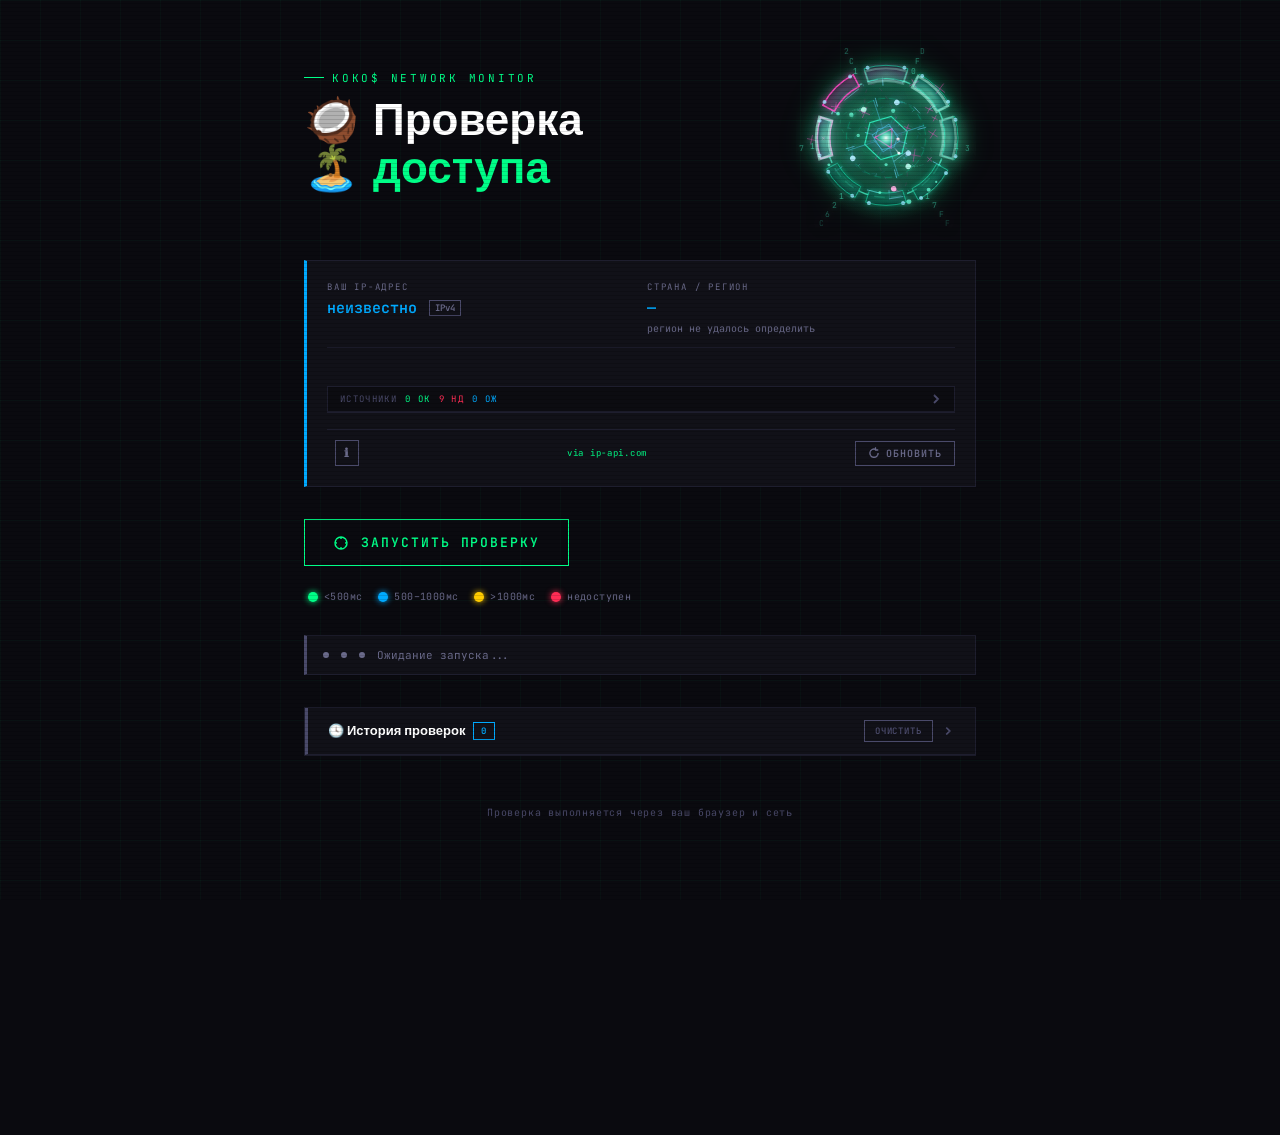
==== WEB/speedtest/index.html @ 81a908d5 "Update index.html" ====
<!DOCTYPE html>
<html lang="ru">
<head>
<meta charset="UTF-8">
<meta name="viewport" content="width=device-width, initial-scale=1.0">
<title>Проверка доступа</title>
<link rel="manifest" href="manifest.json">
<meta name="theme-color" content="#0a0a0f">
<script src="vpn-info.js"></script>
<style>
  @import url('https://fonts.googleapis.com/css2?family=JetBrains+Mono:wght@300;400;600;700&family=Syne:wght@400;700;800&display=swap');

  :root {
    --bg: #0a0a0f;
    --surface: #111118;
    --border: #1e1e2e;
    --accent: #00ff88;
    --accent2: #00aaff;
    --warn: #ff6b35;
    --danger: #ff2d55;
    --muted: #4a4a6a;
    --text: #e0e0f0;
    --text-dim: #6a6a8a;
  }

  * { margin: 0; padding: 0; box-sizing: border-box; }

  body {
    background: var(--bg);
    color: var(--text);
    font-family: 'JetBrains Mono', monospace;
    min-height: 100vh;
    overflow-x: hidden;
  }

  body::before {
    content: '';
    position: fixed;
    inset: 0;
    background-image:
      linear-gradient(rgba(0,255,136,0.03) 1px, transparent 1px),
      linear-gradient(90deg, rgba(0,255,136,0.03) 1px, transparent 1px);
    background-size: 40px 40px;
    pointer-events: none;
    z-index: 0;
  }

  .container {
    position: relative;
    z-index: 1;
    max-width: 720px;
    margin: 0 auto;
    padding: 48px 24px 80px;
  }

  header {
    margin-bottom: 32px;
    display: flex;
    align-items: center;
    justify-content: space-between;
    gap: 16px;
  }

  .header-left {
    flex: 1;
    min-width: 0;
  }

  /* ── Digital Organism ── */
  #digital-organism-wrap {
    flex-shrink: 0;
    width: 180px;
    height: 180px;
    cursor: pointer;
    user-select: none;
    -webkit-tap-highlight-color: transparent;
  }

  .label {
    font-size: 11px;
    letter-spacing: 0.25em;
    color: var(--accent);
    text-transform: uppercase;
    margin-bottom: 12px;
    display: flex;
    align-items: center;
    gap: 8px;
  }

  .label::before {
    content: '';
    width: 20px;
    height: 1px;
    background: var(--accent);
  }

  h1 {
    font-family: 'Syne', sans-serif;
    font-size: clamp(28px, 5vw, 44px);
    font-weight: 800;
    line-height: 1.1;
    color: #fff;
    margin-bottom: 12px;
  }

  h1 span { color: var(--accent); }

  .subtitle {
    color: var(--text-dim);
    font-size: 12px;
    line-height: 1.6;
  }

  /* ── IP Info Block ── */
  .ip-block {
    display: grid;
    grid-template-columns: 1fr 1fr;
    gap: 12px;
    margin-top: 32px;
    margin-bottom: 0;
    padding: 20px;
    background: var(--surface);
    border: 1px solid var(--border);
    border-left: 3px solid var(--accent2);
    animation: cardIn 0.5s ease both;
  }

  @media (max-width: 480px) {
    .ip-block { grid-template-columns: 1fr; }
  }

  /* ═══════════════════════════════
     МОБИЛЬНАЯ АДАПТАЦИЯ
  ═══════════════════════════════ */

  @media (max-width: 600px) {

    /* Контейнер */
    .container {
      padding: 24px 14px 80px;
    }

    /* Заголовок */
    h1 {
      font-size: 28px;
    }

    header {
      margin-bottom: 20px;
    }

    /* IP блок */
    .ip-block {
      grid-template-columns: 1fr;
      padding: 14px;
      gap: 10px;
      margin-top: 20px;
    }

    .ip-field-value {
      font-size: 13px;
    }

    /* Кнопка — на всю ширину */
    .scan-btn {
      width: 100%;
      justify-content: center;
      margin: 20px 0;
      padding: 16px 20px;
      font-size: 12px;
    }

    /* Статусбар */
    .status-bar {
      font-size: 10px;
      padding: 8px 12px;
      margin-bottom: 12px;
    }

    /* Диагноз */
    .diagnosis {
      font-size: 11px;
      padding: 12px 14px;
      gap: 10px;
      margin-top: 0;
      margin-bottom: 4px;
      line-height: 1.4;
    }

    /* Аккордеон */
    .accordion { margin-top: 10px; }

    .accordion-header { padding: 12px 14px; }

    .accordion-flag { font-size: 20px; }

    .accordion-title { font-size: 13px; }

    .accordion-hint { font-size: 9px; margin-bottom: 8px; }

    .accordion-stats { font-size: 16px; gap: 3px; }

    .accordion-chevron { width: 15px; height: 15px; }

    .accordion-body .cards {
      padding: 10px;
      gap: 8px;
    }

    /* Карточки — компактнее на мобиле */
    .card {
      padding: 12px 14px;
      gap: 10px;
      grid-template-columns: 36px 1fr auto;
    }

    .card-icon {
      width: 36px;
      height: 36px;
      font-size: 16px;
    }

    .card-name {
      font-size: 13px;
    }

    .card-url {
      font-size: 9px;
    }

    .badge {
      font-size: 9px;
      padding: 4px 8px;
    }

    .card-latency {
      font-size: 9px;
    }

    /* PWA баннер */
    .install-banner {
      flex-direction: column;
      align-items: flex-start;
      gap: 8px;
      font-size: 10px;
    }

    /* Offline баннер */
    .offline-banner {
      font-size: 10px;
      padding: 8px 12px;
    }
  }


  .ip-field-label {
    font-size: 9px;
    letter-spacing: 0.2em;
    color: var(--text-dim);
    text-transform: uppercase;
    margin-bottom: 4px;
  }

  .ip-field-value {
    font-size: 15px;
    font-weight: 600;
    color: var(--accent2);
    display: flex;
    align-items: center;
    gap: 8px;
    min-height: 22px;
  }

  .ip-field-value.loading {
    color: var(--muted);
    font-size: 11px;
    animation: blink 0.8s ease-in-out infinite alternate;
  }

  .flag {
    font-size: 18px;
    line-height: 1;
  }

  .ip-extra {
    font-size: 10px;
    color: var(--text-dim);
    margin-top: 3px;
  }

  .ip-refresh-row {
    grid-column: 1 / -1;
    display: flex;
    align-items: center;
    justify-content: space-between;
    margin-top: 4px;
    padding-top: 10px;
    border-top: 1px solid var(--border);
  }

  .ip-api-label {
    font-size: 9px;
    color: var(--muted);
    letter-spacing: 0.08em;
  }

  .ip-refresh-btn {
    display: flex;
    align-items: center;
    gap: 6px;
    background: transparent;
    border: 1px solid var(--muted);
    color: var(--text-dim);
    font-family: 'JetBrains Mono', monospace;
    font-size: 10px;
    font-weight: 600;
    letter-spacing: 0.1em;
    text-transform: uppercase;
    padding: 5px 12px;
    cursor: pointer;
    transition: border-color 0.2s, color 0.2s;
  }

  .ip-refresh-btn:hover {
    border-color: var(--accent2);
    color: var(--accent2);
  }

  .ip-refresh-btn svg {
    width: 12px;
    height: 12px;
    flex-shrink: 0;
    transition: transform 0.4s;
  }

  .ip-refresh-btn.spinning svg {
    animation: spin 0.7s linear infinite;
  }

  /* ── Offline banner ── */
  .offline-banner {
    display: none;
    align-items: center;
    gap: 10px;
    padding: 10px 16px;
    background: rgba(255,45,85,0.08);
    border: 1px solid var(--danger);
    font-size: 11px;
    color: var(--danger);
    margin-bottom: 20px;
    letter-spacing: 0.05em;
  }

  .offline-banner.visible { display: flex; }

  /* ── PWA install banner ── */
  .install-banner {
    display: none;
    align-items: center;
    justify-content: space-between;
    gap: 12px;
    padding: 12px 16px;
    background: rgba(0,170,255,0.07);
    border: 1px solid var(--accent2);
    font-size: 11px;
    color: var(--accent2);
    margin-bottom: 20px;
    letter-spacing: 0.05em;
  }

  .install-banner.visible { display: flex; }

  .install-btn {
    background: var(--accent2);
    color: var(--bg);
    border: none;
    font-family: 'JetBrains Mono', monospace;
    font-size: 10px;
    font-weight: 700;
    letter-spacing: 0.1em;
    text-transform: uppercase;
    padding: 6px 14px;
    cursor: pointer;
    flex-shrink: 0;
    transition: opacity 0.2s;
  }

  .install-btn:hover { opacity: 0.85; }

  /* Scan button */
  .scan-btn {
    display: flex;
    align-items: center;
    gap: 12px;
    margin: 32px 0;
    background: transparent;
    border: 1px solid var(--accent);
    color: var(--accent);
    font-family: 'JetBrains Mono', monospace;
    font-size: 13px;
    font-weight: 600;
    letter-spacing: 0.15em;
    text-transform: uppercase;
    padding: 14px 28px;
    cursor: pointer;
    transition: all 0.2s;
    position: relative;
    overflow: hidden;
  }

  .scan-btn::before {
    content: '';
    position: absolute;
    inset: 0;
    background: var(--accent);
    transform: translateX(-100%);
    transition: transform 0.25s ease;
    z-index: 0;
  }

  .scan-btn:hover::before { transform: translateX(0); }
  .scan-btn:hover { color: var(--bg); }
  .scan-btn span { position: relative; z-index: 1; }

  .scan-btn .icon {
    width: 16px;
    height: 16px;
    position: relative;
    z-index: 1;
    transition: transform 0.4s;
  }

  .scan-btn.scanning .icon { animation: spin 0.8s linear infinite; }
  @keyframes spin { to { transform: rotate(360deg); } }

  .lamp-legend {
    display: flex;
    align-items: center;
    gap: 16px;
    flex-wrap: wrap;
    margin-top: -16px;
    margin-bottom: 24px;
    padding: 8px 4px;
  }

  .legend-item {
    display: flex;
    align-items: center;
    gap: 6px;
    font-size: 10px;
    color: var(--text-dim);
    letter-spacing: 0.04em;
  }

  .lamp-s {
    width: 10px;
    height: 10px;
    border-radius: 50%;
    flex-shrink: 0;
  }

  .lamp-s.fast   { background: var(--accent);  box-shadow: 0 0 6px var(--accent); }
  .lamp-s.medium { background: var(--accent2); box-shadow: 0 0 6px var(--accent2); }
  .lamp-s.slow   { background: #ffcc00;        box-shadow: 0 0 6px #ffcc00; }
  .lamp-s.offline{ background: var(--danger);  box-shadow: 0 0 6px var(--danger); }

  /* Status bar */
  .status-bar {
    display: flex;
    align-items: center;
    gap: 12px;
    padding: 10px 16px;
    background: var(--surface);
    border: 1px solid var(--border);
    border-left: 3px solid var(--muted);
    font-size: 11px;
    color: var(--text-dim);
    margin-bottom: 32px;
    min-height: 40px;
    transition: border-color 0.3s;
  }

  .status-bar.ok { border-left-color: var(--accent); color: var(--accent); }
  .status-bar.scanning { border-left-color: var(--accent2); color: var(--accent2); }
  .status-bar.error { border-left-color: var(--danger); color: var(--danger); }

  .pulse {
    width: 6px;
    height: 6px;
    border-radius: 50%;
    background: currentColor;
    flex-shrink: 0;
  }

  .status-bar.scanning .pulse { animation: blink 0.6s ease-in-out infinite alternate; }
  @keyframes blink { to { opacity: 0.2; } }

  /* Cards */
  .cards { display: grid; gap: 12px; }

  .card {
    background: var(--surface);
    border: 1px solid var(--border);
    padding: 20px 24px;
    display: grid;
    grid-template-columns: 44px 1fr auto;
    align-items: center;
    gap: 16px;
    transition: border-color 0.3s, transform 0.2s;
    animation: cardIn 0.4s ease both;
  }

  .card:hover { border-color: var(--muted); transform: translateX(4px); }

  @keyframes cardIn {
    from { opacity: 0; transform: translateY(8px); }
    to { opacity: 1; transform: translateY(0); }
  }

  .card-icon {
    width: 44px;
    height: 44px;
    border-radius: 4px;
    display: flex;
    align-items: center;
    justify-content: center;
    font-size: 20px;
    background: var(--bg);
    border: 1px solid var(--border);
    flex-shrink: 0;
  }

  .card-name {
    font-family: 'Syne', sans-serif;
    font-weight: 700;
    font-size: 15px;
    color: #fff;
    margin-bottom: 3px;
  }

  .card-url { font-size: 10px; color: var(--text-dim); letter-spacing: 0.05em; }

  .card-status {
    display: flex;
    flex-direction: column;
    align-items: center;
    gap: 4px;
    flex-shrink: 0;
  }

  /* Лампочка */
  .lamp {
    width: 14px;
    height: 14px;
    border-radius: 50%;
    flex-shrink: 0;
    position: relative;
  }

  .lamp::after {
    content: '';
    position: absolute;
    inset: -3px;
    border-radius: 50%;
    opacity: 0.3;
  }

  /* Состояния */
  .lamp.idle {
    background: var(--muted);
    box-shadow: none;
  }

  .lamp.checking {
    background: var(--accent2);
    box-shadow: 0 0 8px var(--accent2);
    animation: lamp-pulse 0.6s ease-in-out infinite alternate;
  }

  /* Зелёный: пинг < 200 */
  .lamp.fast {
    background: var(--accent);
    box-shadow: 0 0 10px var(--accent), 0 0 20px rgba(0,255,136,0.3);
    animation: lamp-glow-green 2s ease-in-out infinite alternate;
  }

  /* Синий: пинг 200–1000 */
  .lamp.medium {
    background: var(--accent2);
    box-shadow: 0 0 10px var(--accent2), 0 0 20px rgba(0,170,255,0.3);
    animation: lamp-glow-blue 2s ease-in-out infinite alternate;
  }

  /* Жёлтый: пинг > 1000 */
  .lamp.slow {
    background: #ffcc00;
    box-shadow: 0 0 10px #ffcc00, 0 0 20px rgba(255,204,0,0.3);
    animation: lamp-glow-yellow 2s ease-in-out infinite alternate;
  }

  /* Красный: недоступен */
  .lamp.offline {
    background: var(--danger);
    box-shadow: 0 0 6px var(--danger);
    animation: lamp-flicker 3s ease-in-out infinite;
  }

  @keyframes lamp-pulse {
    from { opacity: 0.5; box-shadow: 0 0 4px var(--accent2); }
    to   { opacity: 1;   box-shadow: 0 0 12px var(--accent2); }
  }
  @keyframes lamp-glow-green {
    from { box-shadow: 0 0 6px var(--accent), 0 0 12px rgba(0,255,136,0.2); }
    to   { box-shadow: 0 0 12px var(--accent), 0 0 24px rgba(0,255,136,0.4); }
  }
  @keyframes lamp-glow-blue {
    from { box-shadow: 0 0 6px var(--accent2), 0 0 12px rgba(0,170,255,0.2); }
    to   { box-shadow: 0 0 12px var(--accent2), 0 0 24px rgba(0,170,255,0.4); }
  }
  @keyframes lamp-glow-yellow {
    from { box-shadow: 0 0 6px #ffcc00, 0 0 12px rgba(255,204,0,0.2); }
    to   { box-shadow: 0 0 14px #ffcc00, 0 0 28px rgba(255,204,0,0.4); }
  }
  @keyframes lamp-flicker {
    0%,100% { opacity: 1;   box-shadow: 0 0 6px var(--danger); }
    50%      { opacity: 0.4; box-shadow: none; }
  }

  .lamp-latency {
    font-size: 9px;
    color: var(--text-dim);
    letter-spacing: 0.03em;
    white-space: nowrap;
  }

  /* Summary */
  .summary {
    display: grid;
    grid-template-columns: repeat(3, 1fr);
    gap: 12px;
    margin-top: 32px;
    padding-top: 32px;
    border-top: 1px solid var(--border);
  }

  .stat {
    text-align: center;
    padding: 16px;
    background: var(--surface);
    border: 1px solid var(--border);
  }

  .stat-num {
    font-family: 'Syne', sans-serif;
    font-size: 32px;
    font-weight: 800;
    line-height: 1;
    margin-bottom: 6px;
  }

  .stat-num.online { color: var(--accent); }
  .stat-num.offline { color: var(--danger); }
  .stat-num.total { color: var(--text); }

  .stat-label { font-size: 10px; color: var(--text-dim); letter-spacing: 0.15em; text-transform: uppercase; }

  /* ── Accordion ── */
  .accordion {
    margin-top: 16px;
    border: 1px solid var(--border);
    background: var(--surface);
  }

  .accordion-header {
    width: 100%;
    display: grid;
    grid-template-columns: 1fr auto;
    align-items: center;
    gap: 12px;
    padding: 16px 20px;
    background: transparent;
    border: none;
    border-left: 3px solid var(--accent2);
    cursor: pointer;
    text-align: left;
    transition: background 0.2s, border-color 0.2s;
  }

  .accordion-header:hover { background: rgba(255,255,255,0.03); }
  .accordion.open .accordion-header { border-left-color: var(--accent); }

  .accordion-left {
    display: flex;
    align-items: flex-start;
    gap: 14px;
    min-width: 0;
  }

  .accordion-flag { font-size: 26px; line-height: 1; flex-shrink: 0; margin-top: 3px; }

  .accordion-text { min-width: 0; }

  .accordion-title {
    font-family: 'Syne', sans-serif;
    font-size: 15px;
    font-weight: 700;
    color: #fff;
    margin-bottom: 3px;
  }

  .accordion-hint {
    font-size: 10px;
    color: var(--text-dim);
    letter-spacing: 0.04em;
    line-height: 1.4;
    margin-bottom: 10px;
  }

  .accordion-stats {
    display: flex;
    align-items: center;
    gap: 5px;
    font-family: 'Syne', sans-serif;
    font-size: 18px;
    font-weight: 800;
  }

  .astat.online  { color: var(--accent); }
  .astat.offline { color: var(--danger); }
  .astat.total   { color: var(--text-dim); }
  .astat-sep     { color: var(--muted); font-size: 14px; font-weight: 400; }

  .accordion-right {
    display: flex;
    align-items: center;
    flex-shrink: 0;
    align-self: stretch;
    justify-content: center;
    padding-left: 8px;
  }

  .accordion-chevron {
    width: 18px;
    height: 18px;
    color: var(--muted);
    transition: transform 0.3s ease;
    flex-shrink: 0;
  }

  .accordion.open .accordion-chevron { transform: rotate(180deg); }

  .accordion-body {
    overflow: hidden;
    max-height: 0;
    transition: max-height 0.4s cubic-bezier(0.4, 0, 0.2, 1);
  }

  .accordion.open .accordion-body { max-height: 99999px; }

  .accordion-body .cards {
    padding: 16px;
    border-top: 1px solid var(--border);
  }

  /* Diagnosis banner */
  .diagnosis {
    display: none;
    align-items: center;
    gap: 12px;
    padding: 14px 20px;
    margin-top: 0;
    margin-bottom: 16px;
    font-size: 12px;
    font-weight: 600;
    letter-spacing: 0.05em;
    border: 1px solid;
  }
  .diagnosis.whitelist {
    background: rgba(255,107,53,0.08);
    border-color: var(--warn);
    color: var(--warn);
  }
  .diagnosis.open {
    background: rgba(0,255,136,0.06);
    border-color: var(--accent);
    color: var(--accent);
  }
  .diagnosis.blocked {
    background: rgba(255,45,85,0.08);
    border-color: var(--danger);
    color: var(--danger);
  }
  .diagnosis.visible { display: flex; }

  /* ── Progress bars (stacked) ── */
  .progress-wrap {
    display: none;
    flex-direction: column;
    gap: 0;
    margin-top: -18px;
    margin-bottom: 28px;
    border: 1px solid var(--border);
    background: var(--surface);
    overflow: hidden;
  }

  .progress-wrap.visible { display: flex; }

  /* Одна строка прохода */
  .progress-row:first-child { border-top: none; }

  @keyframes rowIn {
    from { opacity: 0; transform: translateY(-6px); max-height: 0; }
    30%  { opacity: 0.6; transform: translateY(-2px); }
    to   { opacity: 1; transform: translateY(0); }
  }

  .progress-row {
    display: flex;
    flex-direction: column;
    gap: 0;
    border-top: 1px solid var(--border);
    animation: rowIn 0.35s cubic-bezier(0.22, 1, 0.36, 1) both;
    overflow: hidden;
  }

  .progress-row-meta {
    display: flex;
    justify-content: space-between;
    align-items: center;
    padding: 7px 14px 5px;
    gap: 8px;
  }

  .progress-row-label {
    font-size: 10px;
    letter-spacing: 0.06em;
    color: var(--text-dim);
    flex: 1;
    min-width: 0;
    white-space: nowrap;
    overflow: hidden;
    text-overflow: ellipsis;
  }

  .progress-row-label .pass-tag {
    display: inline-block;
    font-size: 9px;
    font-weight: 700;
    letter-spacing: 0.12em;
    text-transform: uppercase;
    padding: 1px 6px;
    margin-right: 7px;
    border: 1px solid;
    vertical-align: middle;
  }

  .pass-tag.first  { color: var(--accent2); border-color: var(--accent2); }
  .pass-tag.retry  { color: var(--warn);    border-color: var(--warn); }
  .pass-tag.done-ok { color: var(--accent); border-color: var(--accent); }

  .progress-row-right {
    display: flex;
    align-items: center;
    gap: 8px;
    flex-shrink: 0;
  }

  .progress-row-count {
    font-size: 10px;
    color: var(--muted);
    white-space: nowrap;
  }

  .progress-row-pct {
    font-family: 'Syne', sans-serif;
    font-size: 12px;
    font-weight: 700;
    color: var(--accent);
    min-width: 36px;
    text-align: right;
  }

  .progress-row-pct.retry { color: var(--warn); }

  /* Трек */
  .progress-track {
    width: 100%;
    height: 3px;
    background: var(--border);
    position: relative;
    overflow: hidden;
  }

  /* Завершённый проход — тонкая неактивная полоса */
  .progress-row.finished .progress-track {
    height: 2px;
  }

  .progress-fill {
    height: 100%;
    width: 0%;
    transition: width 0.25s ease, background-color 0.8s ease, box-shadow 0.8s ease;
    position: relative;
  }

  /* Цвет полосы меняется по мере заполнения: красный→оранжевый→зелёный→синий */
  .progress-fill.first-pass,
  .progress-fill.retry-pass {
    background: #ff2d55;
    box-shadow: 0 0 8px #ff2d55;
  }
  .progress-fill.pct-25 { background: #ff6b35; box-shadow: 0 0 8px #ff6b35; }
  .progress-fill.pct-50 { background: #00aaff; box-shadow: 0 0 8px #00aaff; }
  .progress-fill.pct-75 { background: #00ff88; box-shadow: 0 0 8px #00ff88; }

  /* Бегущий блик только на активной полосе */
  .progress-row.active .progress-fill::after {
    content: '';
    position: absolute;
    top: 0; right: 0;
    width: 40px;
    height: 100%;
    background: linear-gradient(90deg, transparent, rgba(255,255,255,0.5), transparent);
    animation: shimmer 1.2s ease-in-out infinite;
  }

  @keyframes shimmer {
    0%   { transform: translateX(40px); opacity: 0; }
    20%  { opacity: 1; }
    80%  { opacity: 1; }
    100% { transform: translateX(-120px); opacity: 0; }
  }

  /* Завершённый проход — зеленоватый */
  .progress-row.finished .progress-fill {
    background: var(--accent);
    box-shadow: none;
    opacity: 0.5;
  }

  .progress-row.finished .progress-row-pct { color: var(--accent); opacity: 0.6; }
  .progress-row.finished .progress-row-label { color: var(--muted); }

  /* ── Молнии поверх прогресс-трека ── */
  .progress-lightning {
    position: absolute;
    top: 0; left: 0;
    width: 100%; height: 100%;
    pointer-events: none;
    z-index: 2;
    overflow: visible;
  }
  .progress-row.finished .progress-lightning { opacity: 0; transition: opacity 0.4s ease; }

  /* ── Stability banner ── */
  .stability {
    display: none;
    align-items: flex-start;
    gap: 12px;
    padding: 14px 20px;
    margin-top: 8px;
    margin-bottom: 8px;
    font-size: 12px;
    font-weight: 600;
    letter-spacing: 0.04em;
    border: 1px solid;
    line-height: 1.5;
  }
  .stability.visible { display: flex; }

  .stability.excellent { background: rgba(0,170,255,0.07); border-color: var(--accent2); color: var(--accent2); }
  .stability.good      { background: rgba(0,255,136,0.06); border-color: var(--accent);  color: var(--accent); }
  .stability.poor      { background: rgba(255,107,53,0.08); border-color: var(--warn);   color: var(--warn); }
  .stability.unstable  { background: rgba(255,45,85,0.08);  border-color: var(--danger); color: var(--danger); }

  .stability-body { display: flex; flex-direction: column; gap: 3px; }
  .stability-sub  { font-size: 10px; font-weight: 400; opacity: 0.8; letter-spacing: 0.03em; }

  footer {
    margin-top: 48px;
    font-size: 10px;
    color: var(--muted);
    text-align: center;
    letter-spacing: 0.08em;
    line-height: 1.8;
  }

  /* ══ ФИЛЬТР / ПОИСК ══ */
  .filter-bar {
    display: none;
    align-items: center;
    gap: 8px;
    padding: 10px 20px;
    border-top: 1px solid var(--border);
    background: rgba(0,0,0,0.2);
  }
  .accordion.open .filter-bar { display: flex; }

  .filter-input {
    flex: 1;
    background: var(--bg);
    border: 1px solid var(--border);
    color: var(--text);
    font-family: 'JetBrains Mono', monospace;
    font-size: 11px;
    padding: 6px 10px;
    outline: none;
    letter-spacing: 0.04em;
    transition: border-color 0.2s;
    min-width: 0;
  }
  .filter-input::placeholder { color: var(--muted); }
  .filter-input:focus { border-color: var(--accent2); }

  .filter-toggle {
    display: flex;
    align-items: center;
    gap: 6px;
    background: transparent;
    border: 1px solid var(--border);
    color: var(--text-dim);
    font-family: 'JetBrains Mono', monospace;
    font-size: 10px;
    font-weight: 600;
    letter-spacing: 0.1em;
    text-transform: uppercase;
    padding: 6px 12px;
    cursor: pointer;
    white-space: nowrap;
    transition: border-color 0.2s, color 0.2s;
    flex-shrink: 0;
  }
  .filter-toggle:hover,
  .filter-toggle.active { border-color: var(--danger); color: var(--danger); }

  .filter-count {
    font-size: 9px;
    color: var(--muted);
    letter-spacing: 0.04em;
    flex-shrink: 0;
    white-space: nowrap;
  }

  /* ══ ИСТОРИЯ ПРОВЕРОК ══ */
  .history-section {
    margin-top: 24px;
    border: 1px solid var(--border);
    background: var(--surface);
  }

  .history-header {
    display: flex;
    align-items: center;
    justify-content: space-between;
    padding: 12px 20px;
    border-bottom: 1px solid var(--border);
    border-left: 3px solid var(--muted);
    cursor: pointer;
    user-select: none;
    transition: background 0.2s;
  }
  .history-header:hover { background: rgba(255,255,255,0.03); }
  .history-header.has-data { border-left-color: var(--accent2); }

  .history-title {
    font-family: 'Syne', sans-serif;
    font-size: 13px;
    font-weight: 700;
    color: #fff;
    display: flex;
    align-items: center;
    gap: 8px;
  }

  .history-badge {
    font-family: 'JetBrains Mono', monospace;
    font-size: 9px;
    font-weight: 600;
    padding: 2px 7px;
    border: 1px solid var(--accent2);
    color: var(--accent2);
    letter-spacing: 0.1em;
  }

  .history-actions {
    display: flex;
    align-items: center;
    gap: 8px;
  }

  .history-clear-btn {
    background: transparent;
    border: 1px solid var(--muted);
    color: var(--muted);
    font-family: 'JetBrains Mono', monospace;
    font-size: 9px;
    font-weight: 600;
    letter-spacing: 0.1em;
    text-transform: uppercase;
    padding: 4px 10px;
    cursor: pointer;
    transition: border-color 0.2s, color 0.2s;
  }
  .history-clear-btn:hover { border-color: var(--danger); color: var(--danger); }

  .history-chevron {
    width: 14px; height: 14px;
    color: var(--muted);
    transition: transform 0.3s ease;
    flex-shrink: 0;
  }
  .history-section.collapsed .history-chevron { transform: rotate(-90deg); }

  .history-body {
    overflow: hidden;
    max-height: 999px;
    transition: max-height 0.4s cubic-bezier(0.4,0,0.2,1);
  }
  .history-section.collapsed .history-body { max-height: 0; }

  .history-empty {
    padding: 20px;
    font-size: 11px;
    color: var(--muted);
    text-align: center;
    letter-spacing: 0.06em;
  }

  .history-list { display: flex; flex-direction: column; }

  .history-item {
    display: grid;
    grid-template-columns: auto 1fr auto auto;
    align-items: center;
    gap: 10px;
    padding: 10px 20px;
    border-bottom: 1px solid rgba(30,30,46,0.7);
    font-size: 10px;
    transition: background 0.2s;
    cursor: pointer;
  }

  .history-btn-group {
    display: flex;
    flex-direction: row;
    align-items: center;
    gap: 4px;
    flex-shrink: 0;
  }
  .history-item:last-child { border-bottom: none; }
  .history-item:hover { background: rgba(255,255,255,0.03); }

  .history-item-dot {
    width: 8px; height: 8px;
    border-radius: 50%;
    flex-shrink: 0;
  }
  .history-item-dot.open    { background: var(--accent);  box-shadow: 0 0 6px var(--accent); }
  .history-item-dot.partial { background: #ffcc00;         box-shadow: 0 0 6px #ffcc00; }
  .history-item-dot.blocked { background: var(--danger);  box-shadow: 0 0 6px var(--danger); }

  .history-item-main { min-width: 0; }
  .history-item-diag {
    font-weight: 600;
    color: var(--text);
    margin-bottom: 2px;
    white-space: nowrap;
    overflow: hidden;
    text-overflow: ellipsis;
  }
  .history-item-stats { color: var(--muted); letter-spacing: 0.04em; }

  .history-item-time {
    text-align: right;
    color: var(--text-dim);
    letter-spacing: 0.04em;
    white-space: nowrap;
    flex-shrink: 0;
  }
  .history-item-quality {
    font-size: 9px;
    margin-top: 1px;
    color: var(--muted);
  }

  /* ══ ЭКСПОРТ ══ */
  .export-bar {
    display: none;
    align-items: center;
    justify-content: space-between;
    gap: 12px;
    padding: 10px 16px;
    background: rgba(0,170,255,0.05);
    border: 1px solid rgba(0,170,255,0.2);
    border-top: none;
    font-size: 11px;
    color: var(--text-dim);
  }
  .export-bar.visible { display: flex; }

  .export-bar-left { letter-spacing: 0.04em; }

  .export-btns { display: flex; gap: 8px; flex-shrink: 0; }

  .export-btn {
    display: flex;
    align-items: center;
    gap: 6px;
    background: transparent;
    border: 1px solid var(--accent2);
    color: var(--accent2);
    font-family: 'JetBrains Mono', monospace;
    font-size: 10px;
    font-weight: 600;
    letter-spacing: 0.1em;
    text-transform: uppercase;
    padding: 6px 12px;
    cursor: pointer;
    transition: background 0.2s, color 0.2s;
    white-space: nowrap;
  }
  .export-btn:hover { background: var(--accent2); color: var(--bg); }
  .export-btn.copied { border-color: var(--accent); color: var(--accent); }

  @media (max-width: 600px) {
    .export-bar { flex-direction: column; align-items: flex-start; gap: 8px; }
    .history-item {
      grid-template-columns: auto 1fr auto;
      grid-template-rows: auto auto;
      gap: 4px 8px;
    }
    .history-item-dot { grid-row: 1 / 3; align-self: center; }
    .history-item-main { grid-column: 2; }
    .history-item-time {
      grid-column: 2;
      display: flex;
      flex-direction: row;
      gap: 6px;
      align-items: center;
      color: var(--muted);
      font-size: 9px;
    }
    .history-btn-group { grid-row: 1 / 3; grid-column: 3; flex-direction: column; gap: 4px; }
    .history-item-quality { margin-top: 0; }
  }

  .history-copy-btn,
  .history-share-btn {
    background: transparent;
    border: 1px solid var(--border);
    color: var(--muted);
    font-size: 13px;
    padding: 4px 8px;
    cursor: pointer;
    flex-shrink: 0;
    align-self: center;
    transition: border-color 0.2s, color 0.2s;
    line-height: 1;
    border-radius: 2px;
  }
  .history-copy-btn:hover { border-color: var(--accent2); color: var(--accent2); }
  .history-share-btn { display: none; }
  .history-share-btn:hover { border-color: var(--accent); color: var(--accent); }
  .can-share .history-share-btn { display: inline-block; }

  /* ══ ПАГИНАЦИЯ ИСТОРИИ ══ */
  .history-pagination {
    display: flex;
    align-items: center;
    justify-content: center;
    gap: 6px;
    padding: 10px 16px;
    border-top: 1px solid var(--border);
    background: rgba(0,0,0,0.15);
  }

  .history-page-btn {
    background: transparent;
    border: 1px solid var(--border);
    color: var(--text-dim);
    font-family: 'JetBrains Mono', monospace;
    font-size: 10px;
    font-weight: 600;
    letter-spacing: 0.08em;
    padding: 4px 10px;
    cursor: pointer;
    transition: border-color 0.2s, color 0.2s, background 0.2s;
    min-width: 30px;
    text-align: center;
  }
  .history-page-btn:hover:not(:disabled) {
    border-color: var(--accent2);
    color: var(--accent2);
  }
  .history-page-btn.active {
    border-color: var(--accent);
    color: var(--accent);
    background: rgba(0,255,136,0.07);
  }
  .history-page-btn:disabled {
    opacity: 0.3;
    cursor: default;
  }
  .history-page-info {
    font-size: 9px;
    color: var(--muted);
    letter-spacing: 0.06em;
    padding: 0 4px;
  }

  @media (max-width: 600px) {
    .history-pagination { gap: 4px; padding: 8px 10px; }
    .history-page-btn { font-size: 9px; padding: 4px 8px; }
  }

  /* ── IP Sources carousel ── */
  .ip-sources-wrap {
    grid-column: 1 / -1;
    display: none;
    flex-direction: column;
    gap: 0;
    margin-top: 10px;
    border: 1px solid var(--border);
    overflow: hidden;
  }
  .ip-sources-wrap.visible { display: flex; }

  .ip-sources-body {
    max-height: 999px;
    overflow: hidden;
    transition: max-height 0.5s cubic-bezier(0.4,0,0.2,1), opacity 0.4s ease;
    opacity: 1;
  }
  .ip-sources-wrap.collapsed .ip-sources-body {
    max-height: 0;
    opacity: 0;
  }

  .ip-sources-header {
    cursor: pointer;
    user-select: none;
  }
  .ip-sources-header:hover { background: rgba(255,255,255,0.03); }

  .ip-sources-header {
    display: flex;
    align-items: center;
    justify-content: space-between;
    padding: 6px 12px;
    background: rgba(0,0,0,0.3);
    border-bottom: 1px solid var(--border);
    font-size: 9px;
    letter-spacing: 0.15em;
    color: var(--muted);
    text-transform: uppercase;
    transition: background 0.2s;
  }

  .ip-sources-chevron {
    width: 12px; height: 12px;
    flex-shrink: 0;
    transition: transform 0.4s ease;
    color: var(--muted);
  }
  .ip-sources-wrap.collapsed .ip-sources-chevron { transform: rotate(-90deg); }
  .ip-sources-tally {
    display: flex;
    gap: 8px;
  }

  .ip-tally-ok   { color: var(--accent); }
  .ip-tally-fail { color: var(--danger); }
  .ip-tally-wait { color: var(--accent2); }

  .ip-sources-list {
    display: flex;
    flex-direction: column;
  }

  .ip-src-row {
    display: grid;
    grid-template-columns: 8px 1fr auto auto;
    align-items: center;
    gap: 10px;
    padding: 6px 12px;
    font-size: 10px;
    border-bottom: 1px solid rgba(30,30,46,0.6);
    opacity: 0;
    transform: translateY(-4px);
    transition: opacity 0.35s ease, transform 0.35s ease, background 0.4s ease;
    position: relative;
    overflow: hidden;
  }

  .ip-src-row:last-child { border-bottom: none; }
  .ip-src-row.visible { opacity: 1; transform: translateY(0); }

  /* Glow sweep on success */
  .ip-src-row::before {
    content: '';
    position: absolute;
    inset: 0;
    opacity: 0;
    transition: opacity 0.6s ease;
    pointer-events: none;
  }
  .ip-src-row.ok::before {
    opacity: 1;
    background: linear-gradient(90deg, transparent 0%, rgba(0,255,136,0.06) 50%, transparent 100%);
  }

  .ip-src-dot {
    width: 8px;
    height: 8px;
    border-radius: 50%;
    background: var(--muted);
    flex-shrink: 0;
    transition: background 0.3s, box-shadow 0.3s;
  }

  .ip-src-row.trying .ip-src-dot {
    background: var(--accent2);
    box-shadow: 0 0 6px var(--accent2);
    animation: blink 0.5s ease-in-out infinite alternate;
  }
  .ip-src-row.ok .ip-src-dot {
    background: var(--accent);
    box-shadow: 0 0 8px var(--accent);
    animation: none;
  }
  .ip-src-row.fail .ip-src-dot {
    background: var(--danger);
    box-shadow: 0 0 4px rgba(255,45,85,0.4);
    animation: none;
  }

  .ip-src-name {
    color: var(--text-dim);
    letter-spacing: 0.04em;
    transition: color 0.3s;
    white-space: nowrap;
    overflow: hidden;
    text-overflow: ellipsis;
  }
  .ip-src-row.ok   .ip-src-name { color: var(--text); }
  .ip-src-row.fail .ip-src-name { color: var(--muted); text-decoration: line-through; }

  .ip-src-badge {
    font-size: 9px;
    padding: 2px 7px;
    border: 1px solid transparent;
    letter-spacing: 0.06em;
    font-weight: 600;
    flex-shrink: 0;
    opacity: 0;
    transform: scale(0.85);
    transition: opacity 0.3s ease, transform 0.3s ease, border-color 0.3s;
  }
  .ip-src-badge.show { opacity: 1; transform: scale(1); }

  /* Each source gets a unique accent colour via data-color */
  .ip-src-badge[data-c="0"] { border-color: #00ff88; color: #00ff88; }
  .ip-src-badge[data-c="1"] { border-color: #00aaff; color: #00aaff; }
  .ip-src-badge[data-c="2"] { border-color: #a78bfa; color: #a78bfa; }
  .ip-src-badge[data-c="3"] { border-color: #fb923c; color: #fb923c; }
  .ip-src-badge[data-c="4"] { border-color: #f472b6; color: #f472b6; }
  .ip-src-badge[data-c="5"] { border-color: #34d399; color: #34d399; }
  .ip-src-badge[data-c="6"] { border-color: #60a5fa; color: #60a5fa; }
  .ip-src-badge[data-c="7"] { border-color: #facc15; color: #facc15; }
  .ip-src-badge[data-c="8"] { border-color: #f87171; color: #f87171; }
  .ip-src-badge[data-c="9"] { border-color: #a3e635; color: #a3e635; }
  .ip-src-badge[data-c="10"]{ border-color: #22d3ee; color: #22d3ee; }
  .ip-src-badge[data-c="11"]{ border-color: #c084fc; color: #c084fc; }

  .ip-src-ms {
    font-size: 9px;
    color: var(--muted);
    flex-shrink: 0;
    min-width: 36px;
    text-align: right;
    opacity: 0;
    transition: opacity 0.4s;
  }
  .ip-src-row.ok   .ip-src-ms { opacity: 1; }

  /* Carousel: IP result chips with source highlight */
  .ip-chips-row {
    grid-column: 1 / -1;
    display: flex;
    flex-direction: column;
    gap: 4px;
    padding-top: 10px;
    border-top: 1px solid var(--border);
  }

  .ip-result-chips {
    display: flex;
    flex-wrap: wrap;
    gap: 5px;
    margin-top: 6px;
  }

  .ip-chip {
    display: inline-flex;
    align-items: center;
    gap: 5px;
    padding: 3px 9px 3px 6px;
    border: 1px solid var(--border);
    font-size: 11px;
    font-weight: 600;
    color: var(--text-dim);
    cursor: pointer;
    opacity: 0;
    transform: scale(0.9) translateY(4px);
    transition: opacity 0.4s ease, transform 0.4s ease, border-color 0.3s, color 0.3s, background 0.3s;
  }
  .ip-chip.show { opacity: 1; transform: scale(1) translateY(0); }
  .ip-chip.active {
    color: #fff;
  }
  .ip-chip:hover { border-color: var(--text-dim); }

  .ip-chip-dot {
    width: 7px;
    height: 7px;
    border-radius: 50%;
    flex-shrink: 0;
  }

  /* Scrolling source label in the api-label */
  .ip-api-label {
    font-size: 9px;
    color: var(--muted);
    letter-spacing: 0.08em;
    min-height: 12px;
    transition: color 0.4s;
  }

  /* Consensus badge */
  .ip-consensus {
    display: none;
    align-items: center;
    gap: 6px;
    margin-top: 4px;
    font-size: 9px;
    letter-spacing: 0.06em;
    color: var(--text-dim);
  }
  .ip-consensus.visible { display: flex; }
  .ip-consensus-dot {
    width: 6px; height: 6px; border-radius: 50%;
    background: var(--accent); box-shadow: 0 0 5px var(--accent);
    flex-shrink: 0;
  }

  .last-check { color: var(--text-dim); margin-top: 4px; }

  #digital-organism-wrap canvas {
    display: block;
    width: 100%;
    height: 100%;
    filter: drop-shadow(0 0 12px rgba(0,255,136,0.5));
    transition: filter 0.8s ease;
  }

  #digital-organism-wrap.paused canvas {
    filter: drop-shadow(0 0 6px rgba(0,170,255,0.3));
  }

  @media (max-width: 600px) {
    #digital-organism-wrap {
      width: 100px;
      height: 100px;
    }
    header {
      align-items: flex-start;
    }
  }

  /* ── Glitch эффекты ── */

  /* Хроматическая аберрация на заголовке */
  h1 {
    position: relative;
  }
  h1::before,
  h1::after {
    content: attr(data-text);
    position: absolute;
    top: 0; left: 0;
    width: 100%;
    overflow: hidden;
    pointer-events: none;
    opacity: 0;
    transform: translateX(0);
  }
  h1::before {
    color: #ff2d55;
    mix-blend-mode: screen;
    clip-path: polygon(0 20%, 100% 20%, 100% 40%, 0 40%);
  }
  h1::after {
    color: #00aaff;
    mix-blend-mode: screen;
    clip-path: polygon(0 55%, 100% 55%, 100% 75%, 0 75%);
  }
  body.glitch-on h1::before { animation: glitch-r 4.5s infinite linear; }
  body.glitch-on h1::after  { animation: glitch-b 4.5s infinite linear; }
  /* При выключении — сброс в невидимое состояние */
  body:not(.glitch-on) h1::before,
  body:not(.glitch-on) h1::after {
    animation: none !important;
    opacity: 0 !important;
    transform: translateX(0) !important;
  }

  @keyframes glitch-r {
    0%,89%,100%  { transform: translateX(0);   opacity: 0; }
    90%          { transform: translateX(-3px); opacity: 0.8; clip-path: polygon(0 10%, 100% 10%, 100% 30%, 0 30%); }
    92%          { transform: translateX(3px);  opacity: 0.6; clip-path: polygon(0 50%, 100% 50%, 100% 70%, 0 70%); }
    94%          { transform: translateX(-2px); opacity: 0.9; clip-path: polygon(0 25%, 100% 25%, 100% 45%, 0 45%); }
    96%          { transform: translateX(0);   opacity: 0; }
  }
  @keyframes glitch-b {
    0%,89%,100%  { transform: translateX(0);  opacity: 0; }
    90%          { transform: translateX(3px); opacity: 0.7; clip-path: polygon(0 60%, 100% 60%, 100% 80%, 0 80%); }
    93%          { transform: translateX(-3px);opacity: 0.8; clip-path: polygon(0 30%, 100% 30%, 100% 50%, 0 50%); }
    95%          { transform: translateX(2px); opacity: 0.5; clip-path: polygon(0 70%, 100% 70%, 100% 90%, 0 90%); }
    96%          { transform: translateX(0);   opacity: 0; }
  }

  /* Скан-линии поверх всей страницы */
  #glitch-scanlines {
    position: fixed;
    inset: 0;
    pointer-events: none;
    z-index: 8000;
    background: repeating-linear-gradient(
      to bottom,
      transparent 0px,
      transparent 3px,
      rgba(0,0,0,0.13) 3px,
      rgba(0,0,0,0.13) 4px
    );
    opacity: 0;
    transition: opacity 1.2s ease;
    animation: scanlines-drift 8s linear infinite;
  }
  body.glitch-on #glitch-scanlines { opacity: 1; }
  @keyframes scanlines-drift {
    from { background-position: 0 0; }
    to   { background-position: 0 40px; }
  }

  /* Полный экранный глитч-флэш (canvas оверлей) */
  #glitch-canvas {
    position: fixed;
    inset: 0;
    pointer-events: none;
    z-index: 7999;
    opacity: 0;
  }

  /* Случайные горизонтальные полосы-артефакты */
  #glitch-bars {
    position: fixed;
    inset: 0;
    pointer-events: none;
    z-index: 7998;
    overflow: hidden;
  }
  .glitch-bar {
    position: absolute;
    left: 0; right: 0;
    background: linear-gradient(90deg, transparent, rgba(0,255,136,0.07), rgba(0,170,255,0.05), transparent);
    mix-blend-mode: screen;
    animation: bar-sweep linear forwards;
  }
  @keyframes bar-sweep {
    from { transform: translateX(-100%); opacity: 1; }
    to   { transform: translateX(100%);  opacity: 0; }
  }

  /* VHS-шум — мерцание яркости */
  @keyframes vhs-flicker {
    0%,100% { opacity: 1; }
    92%     { opacity: 1; }
    93%     { opacity: 0.85; }
    94%     { opacity: 1; }
    97%     { opacity: 0.92; }
    98%     { opacity: 1; }
  }
  body.glitch-on .container {
    animation: vhs-flicker 6s ease-in-out infinite;
  }

  /* RGB-смещение на картах при глитче */
  @keyframes card-glitch {
    0%,100% { filter: none; }
    50%     { filter: hue-rotate(20deg) saturate(1.4); }
    75%     { filter: hue-rotate(-15deg) brightness(1.1); }
  }
</style>
</head>
<body>

<!-- Глитч-оверлеи -->
<div id="glitch-scanlines"></div>
<canvas id="glitch-canvas"></canvas>
<div id="glitch-bars"></div>

<div class="container">
  <header>
    <div class="header-left">
      <div class="label">Koko$ Network Monitor</div>
      <h1 data-text="🥥 Проверка🏝️ доступа">🥥 Проверка<br><span>🏝️ доступа</span></h1>
    </div>
    <div id="digital-organism-wrap" title="Нажать — пауза/воспроизведение">
      <canvas id="organism-canvas" width="180" height="180"></canvas>
    </div>
  </header>

  <!-- IP Info -->
  <div class="ip-block" id="ipBlock">
    <div class="ip-field">
      <div class="ip-field-label">Ваш IP-адрес</div>
      <div class="ip-field-value loading" id="ipValue">загрузка...</div>
    </div>
    <div class="ip-field">
      <div class="ip-field-label">Страна / Регион</div>
      <div class="ip-field-value loading" id="countryValue">загрузка...</div>
      <div class="ip-extra" id="ispValue"></div>
    </div>
    <div class="ip-chips-row">
      <div class="ip-result-chips" id="ipChips"></div>
      <div class="ip-consensus" id="ipConsensus">
        <div class="ip-consensus-dot"></div>    
        <span id="ipConsensusText"></span>
      </div>
    </div>
    <div class="ip-sources-wrap" id="ipSourcesWrap">
      <div class="ip-sources-header" onclick="toggleIpSources()">
        <div style="display:flex;align-items:center;gap:8px">
          <span>источники</span>
          <div class="ip-sources-tally">
            <span class="ip-tally-ok" id="tallyOk">0 ОК</span>
            <span class="ip-tally-fail" id="tallyFail">0 НД</span>
            <span class="ip-tally-wait" id="tallyWait">0 ОЖ</span>
          </div>
        </div>
        <svg class="ip-sources-chevron" viewBox="0 0 12 12" fill="none" stroke="currentColor" stroke-width="1.8"><path d="M2 4l4 4 4-4"/></svg>
      </div>
      <div class="ip-sources-body">
        <div class="ip-sources-list" id="ipSourcesList"></div>
      </div>
    </div>      
    <div class="ip-refresh-row">
                            <!-- Информационная кнопка о VPN -->
                            <button class="ip-refresh-btn" id="vpnInfoBtn" onclick="showVPNInfo()" title="Информация о VPN" style="margin-left: 8px; padding: 4px 8px;">
                              <span style="font-size: 12px;">ℹ</span>
                            </button>
      <span class="ip-api-label" id="ipApiLabel"></span>
      <button class="ip-refresh-btn" id="ipRefreshBtn" onclick="refreshIP()" title="Обновить IP">
        <svg id="ipRefreshIcon" viewBox="0 0 16 16" fill="none" stroke="currentColor" stroke-width="1.8">
          <path d="M13.5 8A5.5 5.5 0 1 1 10 3.07"/>
          <path d="M10 1v3h3" stroke-linecap="round" stroke-linejoin="round"/>
        </svg>
        Обновить
      </button>

    </div>

  </div>

  <!-- Offline banner -->
  <div class="offline-banner" id="offlineBanner">
    <span>⚠</span>
    <span>Нет подключения к интернету, или работает "Белый список" — страница загружена из кеша</span>
  </div>

  <button class="scan-btn" id="scanBtn" onclick="runScan()">
    <svg class="icon" viewBox="0 0 16 16" fill="none" stroke="currentColor" stroke-width="1.5">
      <circle cx="8" cy="8" r="6"/>
      <path d="M8 2v2M8 12v2M2 8h2M12 8h2"/>
    </svg>
    <span id="btnText">Запустить проверку</span>
  </button>

  <div class="lamp-legend">
    <span class="legend-item"><span class="lamp-s fast"></span>&lt;500мс</span>
    <span class="legend-item"><span class="lamp-s medium"></span>500–1000мс</span>
    <span class="legend-item"><span class="lamp-s slow"></span>&gt;1000мс</span>
    <span class="legend-item"><span class="lamp-s offline"></span>недоступен</span>
  </div>

  <div class="status-bar" id="statusBar">
    <div class="pulse"></div>
    <div class="pulse"></div>
    <div class="pulse"></div>
    <span id="statusText">Ожидание запуска...</span>
  </div>

  <!-- Progress bars (stacked rows per pass) -->
  <div class="progress-wrap" id="progressWrap"></div>

  <!-- Diagnosis — сразу под статусом -->
  <div class="diagnosis" id="diagnosis"></div>

  <!-- Stability / VPN quality -->
  <div class="stability" id="stability">
    <span id="stabilityIcon"></span>
    <div class="stability-body">
      <span id="stabilityText"></span>
      <span class="stability-sub" id="stabilitySub"></span>
    </div>
  </div>

  <!-- Базовые сайты -->
  <div class="accordion" id="accordion-base" style="display:none">
    <button class="accordion-header" onclick="toggleAccordion('base')">
      <div class="accordion-left">
        <span class="accordion-flag">🔑</span>
        <div class="accordion-text">
          <div class="accordion-title">Базовые сайты</div>
          <div class="accordion-hint">Эталонная группа — определяет общую доступность сети</div>
          <div class="accordion-stats">
            <span class="astat online" id="sumOnlineBase">0</span>
            <span class="astat-sep">/</span>
            <span class="astat offline" id="sumOfflineBase">0</span>
            <span class="astat-sep">/</span>
            <span class="astat total" id="sumTotalBase">0</span>
          </div>
        </div>
      </div>
      <div class="accordion-right">
        <svg class="accordion-chevron" id="chevron-base" viewBox="0 0 16 16" fill="none" stroke="currentColor" stroke-width="2"><path d="M4 6l4 4 4-4"/></svg>
      </div>
    </button>
    <div class="accordion-body" id="body-base">
      <div class="filter-bar">
        <input class="filter-input" id="filter-base" placeholder="🔍 Поиск по названию..." oninput="filterCards('base')" />
        <button class="filter-toggle" id="filter-offline-base" onclick="toggleOfflineFilter('base')">⛔ Только offline</button>
        <span class="filter-count" id="filter-count-base"></span>
      </div>
      <div class="cards" id="cards-base"></div>
    </div>
  </div>

  <!-- Российские сервисы -->
  <div class="accordion" id="accordion-ru" style="display:none">
    <button class="accordion-header" onclick="toggleAccordion('ru')">
      <div class="accordion-left">
        <span class="accordion-flag">🇷🇺</span>
        <div class="accordion-text">
          <div class="accordion-title">Российские сервисы</div>
          <div class="accordion-hint">Если доступны при недоступных зарубежных — включён белый список</div>
          <div class="accordion-stats">
            <span class="astat online" id="sumOnlineRu">0</span>
            <span class="astat-sep">/</span>
            <span class="astat offline" id="sumOfflineRu">0</span>
            <span class="astat-sep">/</span>
            <span class="astat total" id="sumTotalRu">0</span>
          </div>
        </div>
      </div>
      <div class="accordion-right">
        <svg class="accordion-chevron" id="chevron-ru" viewBox="0 0 16 16" fill="none" stroke="currentColor" stroke-width="2"><path d="M4 6l4 4 4-4"/></svg>
      </div>
    </button>
    <div class="accordion-body" id="body-ru">
      <div class="filter-bar">
        <input class="filter-input" id="filter-ru" placeholder="🔍 Поиск по названию..." oninput="filterCards('ru')" />
        <button class="filter-toggle" id="filter-offline-ru" onclick="toggleOfflineFilter('ru')">⛔ Только offline</button>
        <span class="filter-count" id="filter-count-ru"></span>
      </div>
      <div class="cards" id="cards-ru"></div>
    </div>
  </div>

  <!-- Зарубежные сервисы -->
  <div class="accordion" id="accordion-foreign" style="display:none">
    <button class="accordion-header" onclick="toggleAccordion('foreign')">
      <div class="accordion-left">
        <span class="accordion-flag">🌍</span>
        <div class="accordion-text">
          <div class="accordion-title">Зарубежные сервисы</div>
          <div class="accordion-hint">Если недоступны при доступных российских — включён белый список</div>
          <div class="accordion-stats">
            <span class="astat online" id="sumOnlineForeign">0</span>
            <span class="astat-sep">/</span>
            <span class="astat offline" id="sumOfflineForeign">0</span>
            <span class="astat-sep">/</span>
            <span class="astat total" id="sumTotalForeign">0</span>
          </div>
        </div>
      </div>
      <div class="accordion-right">
        <svg class="accordion-chevron" id="chevron-foreign" viewBox="0 0 16 16" fill="none" stroke="currentColor" stroke-width="2"><path d="M4 6l4 4 4-4"/></svg>
      </div>
    </button>
    <div class="accordion-body" id="body-foreign">
      <div class="filter-bar">
        <input class="filter-input" id="filter-foreign" placeholder="🔍 Поиск по названию..." oninput="filterCards('foreign')" />
        <button class="filter-toggle" id="filter-offline-foreign" onclick="toggleOfflineFilter('foreign')">⛔ Только offline</button>
        <span class="filter-count" id="filter-count-foreign"></span>
      </div>
      <div class="cards" id="cards-foreign"></div>
    </div>
  </div>

  <!-- История проверок -->
  <div class="history-section collapsed" id="historySection">
    <div class="history-header" id="historyHeader" onclick="toggleHistory()">
      <div class="history-title">
        🕓 История проверок
        <span class="history-badge" id="historyBadge">0</span>
      </div>
      <div class="history-actions">
        <button class="history-clear-btn" onclick="clearHistory(event)">Очистить</button>
        <svg class="history-chevron" viewBox="0 0 16 16" fill="none" stroke="currentColor" stroke-width="2"><path d="M4 6l4 4 4-4"/></svg>
      </div>
    </div>
    <div class="history-body">
      <div class="history-list" id="historyList">
        <div class="history-empty" id="historyEmpty">Ещё не было ни одной проверки</div>
      </div>
    </div>
  </div>

  <!-- PWA install banner -->
  <div class="install-banner" id="installBanner">
    <div></div>
    <span>📲 Установить приложение на рабочий стол</span>
    <button class="install-btn" id="installBtn">Установить</button>
  </div>

  <!-- Diagnosis -->

  <footer>
    Проверка выполняется через ваш браузер и сеть<br>
    <span class="last-check" id="lastCheck"></span>
  </footer>

</div>

<script>
/* ── Sites ── */

// 🔑 Базовые 8 сайтов — эталон для определения доступности сети
const SITES_BASE = [
  { name: 'YouTube',     url: 'youtube.com',    icon: '📺',  probe: 'https://www.youtube.com/generate_204' },
  { name: 'Telegram',    url: 'telegram.org',   icon: '✈️',  probe: 'https://telegram.org/favicon.ico' },
  { name: 'WhatsApp',    url: 'whatsapp.com',   icon: '💬',  probe: 'https://www.whatsapp.com/favicon.ico' },
  { name: 'Instagram',   url: 'instagram.com',  icon: '📸',  probe: 'https://www.instagram.com/favicon.ico' },
  { name: 'Facebook',    url: 'facebook.com',   icon: '🗺️',  probe: 'https://www.facebook.com/favicon.ico' },
  { name: 'X (Twitter)', url: 'x.com',              icon: '🐦',  probe: 'https://x.com/favicon.ico' },
  { name: 'Google',      url: 'google.com',     icon: '🌐',  probe: 'https://www.google.com/generate_204' },
  { name: 'Cloudflare',  url: 'cloudflare.com', icon: '☁️',  probe: 'https://www.cloudflare.com/favicon.ico' },
  { name: 'Booking',     url: 'booking.com',    icon: '🏨',  probe: 'https://www.booking.com/favicon.ico' },
  { name: 'Pinterest',   url: 'pinterest.com',      icon: '📌',  probe: 'https://www.pinterest.com/favicon.ico' },

];

// 🇷🇺 Российские сервисы
const SITES_RU = [
  // Соцсети и мессенджеры
  { name: 'VK',          url: 'vk.com',          icon: '▶️',  probe: 'https://www.vk.com/favicon.ico' },
  { name: 'ОК',          url: 'ok.ru',           icon: '🟠',  probe: 'https://ok.ru/favicon.ico' },
  { name: 'Mail.ru',     url: 'mail.ru',         icon: '✉️',  probe: 'https://mail.ru/favicon.ico' },
  // Соцсети, контент, сообщества
  { name: 'Дзен',           url: 'dzen.ru',           icon: '🌀', probe: 'https://dzen.ru/favicon.ico' },
  { name: 'Юла',            url: 'youla.ru',          icon: '📦', probe: 'https://youla.ru/favicon.ico' },
  //{ name: 'Пикабу',         url: 'pikabu.ru',         icon: '📖', probe: 'https://pikabu.ru/favicon.ico' },
  //{ name: 'VC.ru',          url: 'vc.ru',             icon: '💬', probe: 'https://vc.ru/favicon.ico' },
  //{ name: 'Kloop',          url: 'kloop.io',          icon: '📰', probe: 'https://kloop.io/favicon.ico' },
  // Госуслуги и банки
  { name: 'Госуслуги',   url: 'gosuslugi.ru',    icon: '🏛️',  probe: 'https://www.gosuslugi.ru/favicon.ico' },
  { name: 'Сбербанк',    url: 'sberbank.ru',     icon: '💚',  probe: 'https://www.sberbank.ru/favicon.ico' },
  { name: 'Tinkoff',     url: 'tinkoff.ru',      icon: '🏦',  probe: 'https://www.tinkoff.ru/favicon.ico' },
  { name: 'ВТБ',         url: 'vtb.ru',          icon: '🏦',  probe: 'https://www.vtb.ru/favicon.ico' },
  // Поиск и карты
  { name: 'Яндекс (ya.ru)', url: 'ya.ru',        icon: '🔴',  probe: 'https://ya.ru/favicon.ico' },
  { name: 'Яндекс',      url: 'yandex.ru',       icon: '🔎',  probe: 'https://yandex.ru/favicon.ico' },
  { name: '2ГИС',        url: '2gis.ru',         icon: '🗺️',  probe: 'https://2gis.ru/favicon.ico' },
  // Маркетплейсы и доставка
  { name: 'Авито',       url: 'avito.ru',        icon: '📋',  probe: 'https://www.avito.ru/favicon.ico' },
  { name: 'Wildberries', url: 'wildberries.ru',  icon: '🛍️',  probe: 'https://www.wildberries.ru/favicon.ico' },
  { name: 'Мегамаркет',  url: 'megamarket.ru',   icon: '🛒',  probe: 'https://megamarket.ru/favicon.ico' },
  { name: 'Lamoda',      url: 'lamoda.ru',       icon: '👗',  probe: 'https://www.lamoda.ru/favicon.ico' },
  { name: 'DNS',         url: 'dns-shop.ru',     icon: '💻',  probe: 'https://www.dns-shop.ru/favicon.ico' },
  { name: 'Citilink',    url: 'citilink.ru',     icon: '🖥️',  probe: 'https://www.citilink.ru/favicon.ico' },
  //{ name: 'М.Видео',     url: 'mvideo.ru',       icon: '📱',  probe: 'https://www.mvideo.ru/favicon.ico' },
  { name: 'Eldorado',    url: 'eldorado.ru',     icon: '⚡',  probe: 'https://www.eldorado.ru/favicon.ico' },
  { name: 'Самокат',     url: 'samokat.ru',      icon: '🛵',  probe: 'https://samokat.ru/favicon.ico' },
  { name: 'СберМаркет',  url: 'sbermarket.ru',   icon: '🛒',  probe: 'https://sbermarket.ru/favicon.ico' },
  // Медиа и развлечения
  { name: 'Яндекс.Еда',  url: 'eda.yandex.ru',   icon: '🍔',  probe: 'https://eda.yandex.ru/favicon.ico' },
  { name: 'Кинопоиск',   url: 'kinopoisk.ru',    icon: '🎥',  probe: 'https://www.kinopoisk.ru/favicon.ico' },
  { name: 'Rutube',      url: 'rutube.ru',       icon: '📹',  probe: 'https://rutube.ru/favicon.ico' },
  { name: 'Хабр',        url: 'habr.com',        icon: '👨‍💻',  probe: 'https://habr.com/favicon.ico' },
  // Работа и недвижимость
  { name: 'HeadHunter',  url: 'hh.ru',           icon: '💼',  probe: 'https://hh.ru/favicon.ico' },
  { name: 'Циан',        url: 'cian.ru',         icon: '🏠',  probe: 'https://www.cian.ru/favicon.ico' },
  { name: 'Domclick',    url: 'domclick.ru',     icon: '🔑',  probe: 'https://domclick.ru/favicon.ico' },
  // Новости
  { name: 'РИА Новости', url: 'ria.ru',          icon: '📡',  probe: 'https://ria.ru/favicon.ico' },
  { name: 'RT',          url: 'rt.com',          icon: '📺',  probe: 'https://www.rt.com/favicon.ico' },
  { name: 'Meduza',      url: 'meduza.io',       icon: '📰',  probe: 'https://meduza.io/favicon.ico' },
  { name: 'Lenta.ru',    url: 'lenta.ru',        icon: '📰',  probe: 'https://lenta.ru/favicon.ico' },
  { name: 'Коммерсантъ', url: 'kommersant.ru',   icon: '📰',  probe: 'https://www.kommersant.ru/favicon.ico' },
  { name: 'Forbes RU',   url: 'forbes.ru',       icon: '💰',  probe: 'https://www.forbes.ru/favicon.ico' },
  // Путешествия
  { name: 'Aviasales',   url: 'aviasales.ru',    icon: '✈️',  probe: 'https://www.aviasales.ru/favicon.ico' },
  { name: 'Туту.ру',     url: 'tutu.ru',         icon: '🚆',  probe: 'https://www.tutu.ru/favicon.ico' },
  //{ name: 'РЖД',         url: 'rzd.ru',          icon: '🚄',  probe: 'https://www.rzd.ru/favicon.ico' },
  // Образование
  { name: 'Skillbox',    url: 'skillbox.ru',     icon: '📖',  probe: 'https://skillbox.ru/favicon.ico' },
  { name: 'Stepik',      url: 'stepik.org',      icon: '🪜',  probe: 'https://stepik.org/favicon.ico' },



  // Маркетплейсы и покупки
  //{ name: 'Ozon',           url: 'ozon.ru',           icon: '📦', probe: 'https://www.ozon.ru/favicon.ico' },
  //{ name: 'Яндекс Маркет',  url: 'market.yandex.ru',  icon: '🛒', probe: 'https://market.yandex.ru/favicon.ico' },
  //{ name: 'AliExpress RU',  url: 'aliexpress.ru',     icon: '🧧', probe: 'https://aliexpress.ru/favicon.ico' },
  //{ name: 'Ситимобил Маркет', url: 'market.city-mobil.ru', icon: '🛍️', probe: 'https://market.city-mobil.ru/favicon.ico' },

  // Еда и доставка
  { name: 'Delivery Club',  url: 'delivery-club.ru',  icon: '🥗', probe: 'https://www.delivery-club.ru/favicon.ico' },
  { name: 'Яндекс Лавка',   url: 'lavka.yandex.ru',   icon: '🛵', probe: 'https://lavka.yandex.ru/favicon.ico' },
  { name: 'ВкусВилл',       url: 'vkusvill.ru',       icon: '🥦', probe: 'https://vkusvill.ru/favicon.ico' },

  // Такси и транспорт
  //{ name: 'Яндекс Такси',   url: 'taxi.yandex.ru',    icon: '🚕', probe: 'https://taxi.yandex.ru/favicon.ico' },
  { name: 'Ситимобил',      url: 'city-mobil.ru',     icon: '🚕', probe: 'https://city-mobil.ru/favicon.ico' },

  // Работа и фриланс
  //{ name: 'SuperJob',       url: 'superjob.ru',       icon: '💼', probe: 'https://www.superjob.ru/favicon.ico' },
  { name: 'Работа.ру',      url: 'rabota.ru',         icon: '🧑‍🏭', probe: 'https://www.rabota.ru/favicon.ico' },
  //{ name: 'FL.ru',          url: 'fl.ru',             icon: '🧑‍💻', probe: 'https://www.fl.ru/favicon.ico' },

  // Образование и курсы
  { name: 'Нетология',      url: 'netology.ru',       icon: '🎓', probe: 'https://netology.ru/favicon.ico' },
  { name: 'GeekBrains',     url: 'gb.ru',             icon: '🧠', probe: 'https://gb.ru/favicon.ico' }
];


// 🌍 Зарубежные сервисы
const SITES_FOREIGN = [
  // Поиск
  { name: 'Bing',        url: 'bing.com',           icon: '🔍',  probe: 'https://www.bing.com/favicon.ico' },
  { name: 'DuckDuckGo',  url: 'duckduckgo.com',     icon: '🦆',  probe: 'https://duckduckgo.com/favicon.ico' },
  // Соцсети и мессенджеры

  { name: 'TikTok',      url: 'tiktok.com',         icon: '🎵',  probe: 'https://www.tiktok.com/favicon.ico' },
  { name: 'Reddit',      url: 'reddit.com',         icon: '🤖',  probe: 'https://www.reddit.com/favicon.ico' },
  //{ name: 'LinkedIn',    url: 'linkedin.com',       icon: '💼',  probe: 'https://www.linkedin.com/favicon.ico' },
  { name: 'Snapchat',    url: 'snapchat.com',       icon: '👻',  probe: 'https://www.snapchat.com/favicon.ico' },
  { name: 'Discord',     url: 'discord.com',        icon: '🎮',  probe: 'https://discord.com/favicon.ico' },
  { name: 'Viber',       url: 'viber.com',          icon: '📞',  probe: 'https://www.viber.com/favicon.ico' },
  { name: 'Signal',      url: 'signal.org',         icon: '🔒',  probe: 'https://signal.org/favicon.ico' },
  //{ name: 'Threads',     url: 'threads.net',        icon: '🧵',  probe: 'https://www.threads.net/favicon.ico' },
  //{ name: 'Mastodon',    url: 'mastodon.social',    icon: '🐘',  probe: 'https://mastodon.social/favicon.ico' },
  //{ name: 'Bluesky',     url: 'bsky.app',           icon: '🦋',  probe: 'https://bsky.app/favicon.ico' },
  //{ name: 'Tumblr',      url: 'tumblr.com',         icon: '📓',  probe: 'https://www.tumblr.com/favicon.ico' },
  //{ name: 'Quora',       url: 'quora.com',          icon: '❓',  probe: 'https://www.quora.com/favicon.ico' },
  //{ name: 'Clubhouse',   url: 'joinclubhouse.com',  icon: '🎙️',  probe: 'https://www.joinclubhouse.com/favicon.ico' },
  //{ name: 'BeReal',      url: 'bereal.com',         icon: '📷',  probe: 'https://bereal.com/favicon.ico' },
  { name: 'Flickr',      url: 'flickr.com',         icon: '📷',  probe: 'https://www.flickr.com/favicon.ico' },
  // Стриминг и медиа
  { name: 'Netflix',     url: 'netflix.com',        icon: '🎬',  probe: 'https://www.netflix.com/favicon.ico' },
  { name: 'Spotify',     url: 'spotify.com',        icon: '🎧',  probe: 'https://open.spotify.com/favicon.ico' },
  { name: 'Twitch',      url: 'twitch.tv',          icon: '🟣',  probe: 'https://www.twitch.tv/favicon.ico' },
  { name: 'Vimeo',       url: 'vimeo.com',          icon: '🎞️',  probe: 'https://vimeo.com/favicon.ico' },
  //{ name: 'Dailymotion', url: 'dailymotion.com',    icon: '▶️',  probe: 'https://www.dailymotion.com/favicon.ico' },
  { name: 'Disney+',     url: 'disneyplus.com',     icon: '🏰',  probe: 'https://www.disneyplus.com/favicon.ico' },
  { name: 'HBO Max',     url: 'max.com',            icon: '🎬',  probe: 'https://www.max.com/favicon.ico' },
  //{ name: 'Hulu',        url: 'hulu.com',           icon: '📺',  probe: 'https://www.hulu.com/favicon.ico' },
  { name: 'Apple TV',    url: 'tv.apple.com',       icon: '🍎',  probe: 'https://tv.apple.com/favicon.ico' },
  { name: 'Amazon Prime',url: 'primevideo.com',     icon: '🎥',  probe: 'https://www.primevideo.com/favicon.ico' },
  //{ name: 'Peacock',     url: 'peacocktv.com',      icon: '🦚',  probe: 'https://www.peacocktv.com/favicon.ico' },
  { name: 'SoundCloud',  url: 'soundcloud.com',     icon: '🎵',  probe: 'https://soundcloud.com/favicon.ico' },
  { name: 'Deezer',      url: 'deezer.com',         icon: '🎧',  probe: 'https://www.deezer.com/favicon.ico' },
  //{ name: 'Tidal',       url: 'tidal.com',          icon: '🌊',  probe: 'https://tidal.com/favicon.ico' },
  //{ name: 'Bandcamp',    url: 'bandcamp.com',       icon: '🎸',  probe: 'https://bandcamp.com/favicon.ico' },
  { name: 'Shazam',      url: 'shazam.com',         icon: '🎵',  probe: 'https://www.shazam.com/favicon.ico' },
  { name: 'Last.fm',     url: 'last.fm',            icon: '🎶',  probe: 'https://www.last.fm/favicon.ico' },
  // Dev и IT
  { name: 'GitHub',      url: 'github.com',         icon: '🐙',  probe: 'https://github.com/favicon.ico' },
  { name: 'GitLab',      url: 'gitlab.com',         icon: '🦊',  probe: 'https://gitlab.com/favicon.ico' },
  //{ name: 'Bitbucket',   url: 'bitbucket.org',      icon: '🪣',  probe: 'https://bitbucket.org/favicon.ico' },
  //{ name: 'Stack Overflow',url:'stackoverflow.com', icon: '📚',  probe: 'https://stackoverflow.com/favicon.ico' },
  //{ name: 'npm',         url: 'npmjs.com',          icon: '📦',  probe: 'https://www.npmjs.com/favicon.ico' },
  { name: 'PyPI',        url: 'pypi.org',           icon: '🐍',  probe: 'https://pypi.org/favicon.ico' },
  { name: 'Docker Hub',  url: 'hub.docker.com',     icon: '🐳',  probe: 'https://hub.docker.com/favicon.ico' },
  { name: 'Vercel',      url: 'vercel.com',         icon: '▲',   probe: 'https://vercel.com/favicon.ico' },
  { name: 'Netlify',     url: 'netlify.com',        icon: '🌐',  probe: 'https://www.netlify.com/favicon.ico' },
  { name: 'Heroku',      url: 'heroku.com',         icon: '☁️',  probe: 'https://www.heroku.com/favicon.ico' },
  //{ name: 'Render',      url: 'render.com',         icon: '🚀',  probe: 'https://render.com/favicon.ico' },
  //{ name: 'Railway',     url: 'railway.app',        icon: '🚂',  probe: 'https://railway.app/favicon.ico' },
  //{ name: 'Supabase',    url: 'supabase.com',       icon: '⚡',  probe: 'https://supabase.com/favicon.ico' },
  //{ name: 'Firebase',    url: 'firebase.google.com',icon: '🔥',  probe: 'https://firebase.google.com/favicon.ico' },
  //{ name: 'MongoDB',     url: 'mongodb.com',        icon: '🍃',  probe: 'https://www.mongodb.com/favicon.ico' },
  //{ name: 'Postman',     url: 'postman.com',        icon: '📮',  probe: 'https://www.postman.com/favicon.ico' },
  //{ name: 'Replit',      url: 'replit.com',         icon: '💻',  probe: 'https://replit.com/favicon.ico' },
  //{ name: 'CodePen',     url: 'codepen.io',         icon: '🖊️',  probe: 'https://codepen.io/favicon.ico' },
  //{ name: 'JSFiddle',    url: 'jsfiddle.net',       icon: '🎻',  probe: 'https://jsfiddle.net/favicon.ico' },
  //{ name: 'Codesandbox', url: 'codesandbox.io',     icon: '📦',  probe: 'https://codesandbox.io/favicon.ico' },
  //{ name: 'LeetCode',    url: 'leetcode.com',       icon: '🧩',  probe: 'https://leetcode.com/favicon.ico' },
  //{ name: 'HackerRank',  url: 'hackerrank.com',     icon: '💚',  probe: 'https://www.hackerrank.com/favicon.ico' },
  //{ name: 'Dev.to',      url: 'dev.to',             icon: '👩‍💻',  probe: 'https://dev.to/favicon.ico' },
  //{ name: 'Medium',      url: 'medium.com',         icon: '✍️',  probe: 'https://medium.com/favicon.ico' },
  // AI
  { name: 'ChatGPT',     url: 'chatgpt.com',        icon: '🤖',  probe: 'https://chatgpt.com/favicon.ico' },
  //{ name: 'Claude',      url: 'claude.ai',          icon: '🧠',  probe: 'https://claude.ai/favicon.ico' },
  { name: 'Gemini',      url: 'gemini.google.com',  icon: '♊',   probe: 'https://gemini.google.com/favicon.ico' },
  //{ name: 'Perplexity',  url: 'perplexity.ai',      icon: '🔮',  probe: 'https://www.perplexity.ai/favicon.ico' },
  { name: 'Midjourney',  url: 'midjourney.com',     icon: '🎨',  probe: 'https://www.midjourney.com/favicon.ico' },
  { name: 'Hugging Face',url: 'huggingface.co',     icon: '🤗',  probe: 'https://huggingface.co/favicon.ico' },
  //{ name: 'Stable Diff.',url: 'stability.ai',       icon: '🖼️',  probe: 'https://stability.ai/favicon.ico' },
  //{ name: 'Runway',      url: 'runwayml.com',       icon: '🎬',  probe: 'https://runwayml.com/favicon.ico' },
  //{ name: 'ElevenLabs',  url: 'elevenlabs.io',      icon: '🗣️',  probe: 'https://elevenlabs.io/favicon.ico' },
  //{ name: 'Suno',        url: 'suno.com',           icon: '🎵',  probe: 'https://suno.com/favicon.ico' },
  // Облако и хранилище
  { name: 'Google Drive',url: 'drive.google.com',   icon: '📁',  probe: 'https://drive.google.com/favicon.ico' },
  { name: 'Dropbox',     url: 'dropbox.com',        icon: '📦',  probe: 'https://www.dropbox.com/favicon.ico' },
  { name: 'OneDrive',    url: 'onedrive.live.com',  icon: '☁️',  probe: 'https://onedrive.live.com/favicon.ico' },
  //{ name: 'Box',         url: 'box.com',            icon: '📂',  probe: 'https://www.box.com/favicon.ico' },
  //{ name: 'Mega',        url: 'mega.nz',            icon: '🔒',  probe: 'https://mega.nz/favicon.ico' },
  //{ name: 'iCloud',      url: 'icloud.com',         icon: '☁️',  probe: 'https://www.icloud.com/favicon.ico' },
  // Финансы и крипто
  //{ name: 'Binance',     url: 'binance.com',        icon: '₿',   probe: 'https://www.binance.com/favicon.ico' },
  //{ name: 'Coinbase',    url: 'coinbase.com',       icon: '🪙',  probe: 'https://www.coinbase.com/favicon.ico' },
  //{ name: 'Kraken',      url: 'kraken.com',         icon: '🐙',  probe: 'https://www.kraken.com/favicon.ico' },
  //{ name: 'OKX',         url: 'okx.com',            icon: '💹',  probe: 'https://www.okx.com/favicon.ico' },
  //{ name: 'ByBit',       url: 'bybit.com',          icon: '📈',  probe: 'https://www.bybit.com/favicon.ico' },
  //{ name: 'Stripe',      url: 'stripe.com',         icon: '💳',  probe: 'https://stripe.com/favicon.ico' },
  //{ name: 'Wise',        url: 'wise.com',           icon: '💸',  probe: 'https://wise.com/favicon.ico' },
  //{ name: 'Revolut',     url: 'revolut.com',        icon: '💳',  probe: 'https://www.revolut.com/favicon.ico' },
  //{ name: 'Investing',   url: 'investing.com',      icon: '📊',  probe: 'https://www.investing.com/favicon.ico' },
  //{ name: 'TradingView', url: 'tradingview.com',    icon: '📉',  probe: 'https://www.tradingview.com/favicon.ico' },
  // Магазины
  { name: 'Amazon',      url: 'amazon.com',         icon: '📦',  probe: 'https://www.amazon.com/favicon.ico' },
  //{ name: 'eBay',        url: 'ebay.com',           icon: '🛒',  probe: 'https://www.ebay.com/favicon.ico' },
  //{ name: 'Alibaba',     url: 'alibaba.com',        icon: '🏪',  probe: 'https://www.alibaba.com/favicon.ico' },
  { name: 'AliExpress',  url: 'aliexpress.com',     icon: '📦',  probe: 'https://www.aliexpress.com/favicon.ico' },
  //{ name: 'Etsy',        url: 'etsy.com',           icon: '🎨',  probe: 'https://www.etsy.com/favicon.ico' },
  //{ name: 'Shopify',     url: 'shopify.com',        icon: '🛍️',  probe: 'https://www.shopify.com/favicon.ico' },
  //{ name: 'PayPal',      url: 'paypal.com',         icon: '💳',  probe: 'https://www.paypal.com/favicon.ico' },
  // Продуктивность
  { name: 'Outlook',     url: 'outlook.com',        icon: '📨',  probe: 'https://outlook.live.com/favicon.ico' },
  //{ name: 'Notion',      url: 'notion.so',          icon: '📝',  probe: 'https://www.notion.so/favicon.ico' },
  //{ name: 'Slack',       url: 'slack.com',          icon: '💬',  probe: 'https://slack.com/favicon.ico' },
  { name: 'Zoom',        url: 'zoom.us',            icon: '📹',  probe: 'https://zoom.us/favicon.ico' },
  //{ name: 'Teams',       url: 'teams.microsoft.com',icon: '🟦',  probe: 'https://teams.microsoft.com/favicon.ico' },
  //{ name: 'Jira',        url: 'atlassian.com',      icon: '🔷',  probe: 'https://www.atlassian.com/favicon.ico' },
  //{ name: 'Trello',      url: 'trello.com',         icon: '📋',  probe: 'https://trello.com/favicon.ico' },
  //{ name: 'Asana',       url: 'asana.com',          icon: '🗂️',  probe: 'https://asana.com/favicon.ico' },
  //{ name: 'Monday',      url: 'monday.com',         icon: '📅',  probe: 'https://monday.com/favicon.ico' },
  //{ name: 'Airtable',    url: 'airtable.com',       icon: '📊',  probe: 'https://airtable.com/favicon.ico' },
  //{ name: 'Figma',       url: 'figma.com',          icon: '🎨',  probe: 'https://www.figma.com/favicon.ico' },
  //{ name: 'Canva',       url: 'canva.com',          icon: '🖌️',  probe: 'https://www.canva.com/favicon.ico' },
  //{ name: 'Miro',        url: 'miro.com',           icon: '🗒️',  probe: 'https://miro.com/favicon.ico' },
  //{ name: 'Loom',        url: 'loom.com',           icon: '📽️',  probe: 'https://www.loom.com/favicon.ico' },
  //{ name: 'Calendly',    url: 'calendly.com',       icon: '📅',  probe: 'https://calendly.com/favicon.ico' },
  // Почта
  { name: 'ProtonMail',  url: 'proton.me',          icon: '🔒',  probe: 'https://proton.me/favicon.ico' },
  //{ name: 'Fastmail',    url: 'fastmail.com',       icon: '✉️',  probe: 'https://www.fastmail.com/favicon.ico' },
  //{ name: 'Zoho Mail',   url: 'zoho.com',           icon: '📧',  probe: 'https://www.zoho.com/favicon.ico' },
  //{ name: 'Mailchimp',   url: 'mailchimp.com',      icon: '🐒',  probe: 'https://mailchimp.com/favicon.ico' },
  // Новости
  { name: 'BBC',         url: 'bbc.com',            icon: '📰',  probe: 'https://www.bbc.com/favicon.ico' },
  //{ name: 'CNN',         url: 'cnn.com',            icon: '📺',  probe: 'https://edition.cnn.com/favicon.ico' },
  //{ name: 'Reuters',     url: 'reuters.com',        icon: '📡',  probe: 'https://www.reuters.com/favicon.ico' },
  //{ name: 'NYT',         url: 'nytimes.com',        icon: '📰',  probe: 'https://www.nytimes.com/favicon.ico' },
  //{ name: 'The Guardian',url: 'theguardian.com',    icon: '📰',  probe: 'https://www.theguardian.com/favicon.ico' },
  //{ name: 'Bloomberg',   url: 'bloomberg.com',      icon: '📊',  probe: 'https://www.bloomberg.com/favicon.ico' },
  // VPN и безопасность
  //{ name: 'NordVPN',     url: 'nordvpn.com',        icon: '🛡️',  probe: 'https://nordvpn.com/favicon.ico' },
  //{ name: 'ExpressVPN',  url: 'expressvpn.com',     icon: '🔐',  probe: 'https://www.expressvpn.com/favicon.ico' },
  //{ name: 'Mullvad',     url: 'mullvad.net',        icon: '🐾',  probe: 'https://mullvad.net/favicon.ico' },
  //{ name: '1Password',   url: '1password.com',      icon: '🔑',  probe: 'https://1password.com/favicon.ico' },
  //{ name: 'Bitwarden',   url: 'bitwarden.com',      icon: '🔒',  probe: 'https://bitwarden.com/favicon.ico' },
  // Игры
  { name: 'Steam',       url: 'store.steampowered.com',icon:'🎮', probe: 'https://store.steampowered.com/favicon.ico' },
  { name: 'Epic Games',  url: 'epicgames.com',      icon: '🎯',  probe: 'https://www.epicgames.com/favicon.ico' },
  //{ name: 'PlayStation', url: 'playstation.com',    icon: '🕹️',  probe: 'https://www.playstation.com/favicon.ico' },
  //{ name: 'Xbox',        url: 'xbox.com',           icon: '🟢',  probe: 'https://www.xbox.com/favicon.ico' },
  //{ name: 'GOG',         url: 'gog.com',            icon: '🎮',  probe: 'https://www.gog.com/favicon.ico' },
  //{ name: 'Roblox',      url: 'roblox.com',         icon: '🧱',  probe: 'https://www.roblox.com/favicon.ico' },
  //{ name: 'Minecraft',   url: 'minecraft.net',      icon: '⛏️',  probe: 'https://www.minecraft.net/favicon.ico' },
  // Путешествия
  { name: 'Airbnb',      url: 'airbnb.com',         icon: '🏠',  probe: 'https://www.airbnb.com/favicon.ico' },
  //{ name: 'Tripadvisor', url: 'tripadvisor.com',    icon: '✈️',  probe: 'https://www.tripadvisor.com/favicon.ico' },
  //{ name: 'Skyscanner',  url: 'skyscanner.com',     icon: '🛫',  probe: 'https://www.skyscanner.com/favicon.ico' },
  //{ name: 'Kayak',       url: 'kayak.com',          icon: '🛶',  probe: 'https://www.kayak.com/favicon.ico' },
  //{ name: 'Google Maps', url: 'maps.google.com',    icon: '🗺️',  probe: 'https://maps.google.com/favicon.ico' },
  //{ name: 'OpenStreetMap',url:'openstreetmap.org',  icon: '🗺️',  probe: 'https://www.openstreetmap.org/favicon.ico' },
  // Здоровье и спорт
  //{ name: 'Strava',      url: 'strava.com',         icon: '🏃',  probe: 'https://www.strava.com/favicon.ico' },
  //{ name: 'Nike',        url: 'nike.com',           icon: '👟',  probe: 'https://www.nike.com/favicon.ico' },
  //{ name: 'Adidas',      url: 'adidas.com',         icon: '👟',  probe: 'https://www.adidas.com/favicon.ico' },
  //{ name: 'WebMD',       url: 'webmd.com',          icon: '🏥',  probe: 'https://www.webmd.com/favicon.ico' },
  // Образование
  //{ name: 'Coursera',    url: 'coursera.org',       icon: '🎓',  probe: 'https://www.coursera.org/favicon.ico' },
  //{ name: 'Udemy',       url: 'udemy.com',          icon: '📚',  probe: 'https://www.udemy.com/favicon.ico' },
  //{ name: 'Khan Academy',url: 'khanacademy.org',    icon: '🏫',  probe: 'https://www.khanacademy.org/favicon.ico' },
  //{ name: 'edX',         url: 'edx.org',            icon: '🎓',  probe: 'https://www.edx.org/favicon.ico' },
  //{ name: 'Duolingo',    url: 'duolingo.com',       icon: '🦜',  probe: 'https://www.duolingo.com/favicon.ico' },
  // Прочие
  { name: 'Wikipedia',   url: 'wikipedia.org',      icon: '📚',  probe: 'https://www.wikipedia.org/favicon.ico' },
  //{ name: 'Archive.org', url: 'archive.org',        icon: '🏛️',  probe: 'https://archive.org/favicon.ico' },
  //{ name: 'Wolfram Alpha',url:'wolframalpha.com',   icon: '🔢',  probe: 'https://www.wolframalpha.com/favicon.ico' },
  //{ name: 'Pastebin',    url: 'pastebin.com',       icon: '📋',  probe: 'https://pastebin.com/favicon.ico' },
  //{ name: 'IMDb',        url: 'imdb.com',           icon: '🎬',  probe: 'https://www.imdb.com/favicon.ico' },
  //{ name: 'Goodreads',   url: 'goodreads.com',      icon: '📖',  probe: 'https://www.goodreads.com/favicon.ico' },
  //{ name: 'Letterboxd',  url: 'letterboxd.com',     icon: '🎞️',  probe: 'https://letterboxd.com/favicon.ico' },
  //{ name: 'Product Hunt',url: 'producthunt.com',    icon: '🐱',  probe: 'https://www.producthunt.com/favicon.ico' },
  //{ name: 'Hacker News', url: 'news.ycombinator.com',icon:'🟠',  probe: 'https://news.ycombinator.com/favicon.ico' },
  //{ name: 'Lobsters',    url: 'lobste.rs',          icon: '🦞',  probe: 'https://lobste.rs/favicon.ico' },
  //{ name: 'WeTransfer',  url: 'wetransfer.com',     icon: '📤',  probe: 'https://wetransfer.com/favicon.ico' },
  //{ name: 'Typeform',    url: 'typeform.com',       icon: '📝',  probe: 'https://www.typeform.com/favicon.ico' },
  //{ name: 'Webflow',     url: 'webflow.com',        icon: '🌐',  probe: 'https://webflow.com/favicon.ico' },
  //{ name: 'Squarespace', url: 'squarespace.com',    icon: '🔲',  probe: 'https://www.squarespace.com/favicon.ico' },
  //{ name: 'Wix',         url: 'wix.com',            icon: '🌐',  probe: 'https://www.wix.com/favicon.ico' },
  //{ name: 'WordPress',   url: 'wordpress.com',      icon: '📝',  probe: 'https://wordpress.com/favicon.ico' },
  //{ name: 'Ghost',       url: 'ghost.org',          icon: '👻',  probe: 'https://ghost.org/favicon.ico' },
  //{ name: 'Substack',    url: 'substack.com',       icon: '✉️',  probe: 'https://substack.com/favicon.ico' },
];

let scanning = false;

/* ── Progress tracking (stacked rows) ── */
const progress = {
  grandTotal: 0,
  grandDone:  0,
  passCount:  0,
  _currentRow: null,   // активная DOM-строка
  _currentTotal: 0,
  _currentDone:  0,

  reset(grandTotal) {
    this.grandTotal = grandTotal;
    this.grandDone  = 0;
    this.passCount  = 0;
    this._currentRow = null;
    this._currentTotal = 0;
    this._currentDone  = 0;
    const wrap = document.getElementById('progressWrap');
    wrap.innerHTML = '';
    wrap.className = 'progress-wrap visible';
  },

  startPass(count, isRetry) {
    this.passCount++;
    this._currentTotal = count;
    this._currentDone  = 0;

    // Заморозить предыдущую строку
    if (this._currentRow) {
      this._currentRow.classList.remove('active');
      this._currentRow.classList.add('finished');
      // тег метки меняем на done-ok
      const tag = this._currentRow.querySelector('.pass-tag');
      if (tag) { tag.className = 'pass-tag done-ok'; tag.textContent = '✓'; }
    }

    const passNum  = this.passCount;
    const tagClass = isRetry ? 'retry' : 'first';
    const tagText  = isRetry ? `Повтор ${passNum - 1}` : 'Проход 1';
    const labelText = isRetry
      ? `Перепроверка ${count} недоступных`
      : `Первичная проверка ${count} сайтов`;
    const fillClass = isRetry ? 'retry-pass' : 'first-pass';
    const pctClass  = isRetry ? 'progress-row-pct retry' : 'progress-row-pct';

    const row = document.createElement('div');
    row.className = 'progress-row active';
    row.innerHTML = `
      <div class="progress-row-meta">
        <div class="progress-row-label">
          <span class="pass-tag ${tagClass}">${tagText}</span>${labelText}
        </div>
        <div class="progress-row-right">
          <span class="progress-row-count">0 / ${count}</span>
          <span class="${pctClass}">0%</span>
        </div>
      </div>
      <div class="progress-track">
        <div class="progress-fill ${fillClass}" style="width:0%"></div>
        <canvas class="progress-lightning"></canvas>
      </div>`;

    document.getElementById('progressWrap').appendChild(row);
    this._currentRow = row;

    // Запускаем анимацию молний для этой строки
    startLightningForRow(row, isRetry);
  },

  tick() {
    this._currentDone++;
    this.grandDone++;
    if (!this._currentRow) return;
    const pct   = Math.round((this._currentDone / this._currentTotal) * 100);
    const fill  = this._currentRow.querySelector('.progress-fill');
    const pctEl = this._currentRow.querySelector('[class*="progress-row-pct"]');
    const cntEl = this._currentRow.querySelector('.progress-row-count');
    fill.style.width = pct + '%';
    pctEl.textContent = pct + '%';
    cntEl.textContent = `${this._currentDone} / ${this._currentTotal}`;

    // Плавно меняем цвет: синий → жёлто-зелёный → зелёный по мере заполнения
    if (fill.classList.contains('first-pass') || fill.classList.contains('retry-pass')) {
      // 0–25%: красный #ff2d55
      // 25–50%: оранжевый #ff6b35
      // 50–75%: зелёный #00ff88
      // 75–100%: синий #00aaff
      let r, g, b;
      if (pct < 25) {
        const t = pct / 25;
        r = 255;
        g = Math.round(45 + (107 - 45) * t);
        b = Math.round(85 + (53 - 85) * t);
      } else if (pct < 50) {
        const t = (pct - 25) / 25;
        r = Math.round(255 + (0 - 255) * t);
        g = Math.round(107 + (255 - 107) * t);
        b = Math.round(53 + (136 - 53) * t);
      } else if (pct < 75) {
        const t = (pct - 50) / 25;
        r = 0;
        g = Math.round(255 + (170 - 255) * t);
        b = Math.round(136 + (255 - 136) * t);
      } else {
        const t = (pct - 75) / 25;
        r = 0;
        g = Math.round(170 - 10 * t);
        b = 255;
      }
      fill.style.background = `rgb(${r},${g},${b})`;
      fill.style.boxShadow  = `0 0 8px rgb(${r},${g},${b})`;
      fill.style.transition = 'width 0.25s ease, background 0.8s ease, box-shadow 0.8s ease';
    }
  },

  finishPass() {
    if (!this._currentRow) return;
    this._currentRow.classList.remove('active');
    this._currentRow.classList.add('finished');
    const tag = this._currentRow.querySelector('.pass-tag');
    if (tag) { tag.className = 'pass-tag done-ok'; tag.textContent = '✓'; }
    const fill = this._currentRow.querySelector('.progress-fill');
    fill.style.width = '100%';
    const pctEl = this._currentRow.querySelector('[class*="progress-row-pct"]');
    if (pctEl) pctEl.textContent = '100%';
  },

  finish() {
    if (this._currentRow) {
      this._currentRow.classList.remove('active');
      this._currentRow.classList.add('finished');
      const tag = this._currentRow.querySelector('.pass-tag');
      if (tag) { tag.className = 'pass-tag done-ok'; tag.textContent = '✓'; }
      const fill = this._currentRow.querySelector('.progress-fill');
      fill.style.width = '100%';
      const pctEl = this._currentRow.querySelector('[class*="progress-row-pct"]');
      pctEl.textContent = '100%';
    }
  }
};

/* ══════════════════════════════════════
   LIGHTNING ENGINE — прогресс-молнии
══════════════════════════════════════ */
function startLightningForRow(row, isRetry) {
  const track  = row.querySelector('.progress-track');
  const fill   = row.querySelector('.progress-fill');
  const cv     = row.querySelector('.progress-lightning');
  if (!cv) return;

  function resize() {
    cv.width  = track.offsetWidth  || 300;
    cv.height = track.offsetHeight || 3;
  }
  resize();

  const ctx  = cv.getContext('2d');
  let   raf  = null;
  let   alive = true;

  // Оттенок молний: оранжевый для повтора, зелёный для первого прохода
  const baseHue = isRetry ? 28 : 155;

  /* ── Один зигзаг ── */
  function makeBolt(fillPct) {
    const maxX = (fillPct / 100) * cv.width;
    if (maxX < 6) return null;

    const startX = Math.random() * maxX;
    const dir    = Math.random() < 0.5 ? 1 : -1;
    const len    = 8 + Math.random() * 18;
    const endX   = Math.min(Math.max(startX + dir * len, 0), maxX);
    const segs   = 3 + Math.floor(Math.random() * 3);
    const halfH  = cv.height * 2.2;
    const pts    = [{ x: startX, y: cv.height / 2 }];

    for (let i = 1; i <= segs; i++) {
      const frac = i / segs;
      pts.push({
        x: startX + (endX - startX) * frac,
        y: cv.height / 2 + (Math.random() - 0.5) * halfH * 2,
      });
    }
    return {
      pts,
      life:  1.0,
      decay: 0.09 + Math.random() * 0.13,
      hue:   baseHue + (Math.random() - 0.5) * 35,
      width: 0.5 + Math.random() * 0.9,
    };
  }

  const bolts = [];
  let   spawnTimer = 0;

  function frame() {
    if (!alive) return;
    resize();
    ctx.clearRect(0, 0, cv.width, cv.height);

    const fillPct  = parseFloat(fill.style.width) || 0;
    const isActive = row.classList.contains('active');

    // Спавн: каждые 2-4 кадра пока строка активна
    spawnTimer++;
    if (isActive && spawnTimer >= 2 + Math.random() * 3 && fillPct > 3) {
      spawnTimer = 0;
      const b = makeBolt(fillPct);
      if (b) bolts.push(b);
      // Иногда двойная молния
      if (Math.random() < 0.28) {
        const b2 = makeBolt(fillPct);
        if (b2) bolts.push(b2);
      }
    }

    for (let i = bolts.length - 1; i >= 0; i--) {
      const b = bolts[i];
      b.life -= b.decay;
      if (b.life <= 0) { bolts.splice(i, 1); continue; }

      const op = b.life;
      ctx.save();
      // Внешнее свечение
      ctx.shadowColor = `hsla(${b.hue},100%,65%,${op * 0.9})`;
      ctx.shadowBlur  = 3 + b.life * 7;
      ctx.strokeStyle = `hsla(${b.hue},100%,80%,${op})`;
      ctx.lineWidth   = b.width * b.life * 1.4;
      ctx.lineCap     = 'round';
      ctx.lineJoin    = 'round';
      ctx.beginPath();
      ctx.moveTo(b.pts[0].x, b.pts[0].y);
      for (let pi = 1; pi < b.pts.length; pi++) ctx.lineTo(b.pts[pi].x, b.pts[pi].y);
      ctx.stroke();

      // Яркое белое ядро
      ctx.strokeStyle = `hsla(${b.hue},60%,98%,${op * 0.65})`;
      ctx.lineWidth   = b.width * 0.35 * b.life;
      ctx.shadowBlur  = 1;
      ctx.stroke();
      ctx.restore();
    }

    raf = requestAnimationFrame(frame);
  }

  raf = requestAnimationFrame(frame);

  // Останавливаем когда строка помечается finished
  const observer = new MutationObserver(() => {
    if (row.classList.contains('finished')) {
      alive = false;
      cancelAnimationFrame(raf);
      setTimeout(() => ctx.clearRect(0, 0, cv.width, cv.height), 350);
      observer.disconnect();
    }
  });
  observer.observe(row, { attributes: true, attributeFilter: ['class'] });
}

/* ── Service Worker registration ── */
if ('serviceWorker' in navigator) {
  window.addEventListener('load', () => {
    navigator.serviceWorker.register('sw.js').catch(() => {});
  });
}

/* ── Online/offline banner ── */
function updateOnlineStatus() {
  document.getElementById('offlineBanner').classList.toggle('visible', !navigator.onLine);
}
window.addEventListener('online',  updateOnlineStatus);
window.addEventListener('offline', updateOnlineStatus);
updateOnlineStatus();

/* ── PWA install prompt ── */
let deferredPrompt = null;
window.addEventListener('beforeinstallprompt', e => {
  e.preventDefault();
  deferredPrompt = e;
  document.getElementById('installBanner').classList.add('visible');
});

document.getElementById('installBtn').addEventListener('click', async () => {
  if (!deferredPrompt) return;
  deferredPrompt.prompt();
  const { outcome } = await deferredPrompt.userChoice;
  deferredPrompt = null;
  if (outcome === 'accepted') {
    document.getElementById('installBanner').classList.remove('visible');
  }
});

window.addEventListener('appinstalled', () => {
  document.getElementById('installBanner').classList.remove('visible');
});

/* ── IP & Country ── */

// Цвета для каждого источника (индекс → CSS data-c)
const SRC_COLORS = ['#00ff88','#00aaff','#a78bfa','#fb923c','#f472b6','#34d399','#60a5fa','#facc15','#f87171','#a3e635','#22d3ee','#c084fc'];
let _ipRotateTimer = null;

// Полный список API источников
const IP_APIS = [
  {
    name: 'ip-api.com',
    fn: async () => {
      const r = await fetch('http://ip-api.com/json/?fields=status,message,country,countryCode,regionName,city,isp,query', { signal: AbortSignal.timeout(6000), cache: 'no-store' });
      const d = await r.json();
      if (d.status !== 'success') throw new Error(d.message);
      return { ip: d.query, country: d.country, countryCode: d.countryCode, city: d.city, region: d.regionName, org: d.isp };
    }
  },
  {
    name: 'ipinfo.io',
    fn: async () => {
      const r = await fetch('https://ipinfo.io/json', { signal: AbortSignal.timeout(7000), cache: 'no-store' });
      const d = await r.json();
      if (!d.ip) throw new Error('no ip');
      const countryNames = { RU:'Россия',US:'США',DE:'Германия',GB:'Великобритания',FR:'Франция',NL:'Нидерланды',CN:'Китай',JP:'Япония',UA:'Украина',BY:'Беларусь',KZ:'Казахстан',TR:'Турция',PL:'Польша',CZ:'Чехия',FI:'Финляндия',SE:'Швеция',NO:'Норвегия',AT:'Австрия',CH:'Швейцария',IT:'Италия',ES:'Испания',PT:'Португалия',IN:'Индия',BR:'Бразилия',CA:'Канада',AU:'Австралия',SG:'Сингапур',HK:'Гонконг',LT:'Литва',LV:'Латвия',EE:'Эстония',MD:'Молдова',AM:'Армения',GE:'Грузия',AZ:'Азербайджан',UZ:'Узбекистан',TJ:'Таджикистан',KG:'Киргизия',TM:'Туркменистан',RO:'Румыния',BG:'Болгария',RS:'Сербия',HR:'Хорватия',SK:'Словакия',SI:'Словения',HU:'Венгрия',GR:'Греция',MX:'Мексика',AR:'Аргентина',CL:'Чили',CO:'Колумбия',PE:'Перу',ZA:'ЮАР',NG:'Нигерия',EG:'Египет',IL:'Израиль',SA:'Саудовская Аравия',AE:'ОАЭ',IR:'Иран',PK:'Пакистан',BD:'Бангладеш',VN:'Вьетнам',TH:'Таиланд',ID:'Индонезия',MY:'Малайзия',PH:'Филиппины',KR:'Южная Корея',TW:'Тайвань',NZ:'Новая Зеландия',IE:'Ирландия',DK:'Дания',BE:'Бельгия',LU:'Люксембург',IS:'Исландия' };
      const code = d.country || '';
      return { ip: d.ip, country: countryNames[code] || code, countryCode: code, city: d.city, region: d.region, org: d.org || '' };
    }
  },
  {
    name: 'freeipapi.com',
    fn: async () => {
      const r = await fetch('https://freeipapi.com/api/json', { signal: AbortSignal.timeout(6000), cache: 'no-store' });
      const d = await r.json();
      if (!d.ipAddress) throw new Error('no ip');
      return { ip: d.ipAddress, country: d.countryName, countryCode: d.countryCode, city: d.cityName, region: d.regionName, org: '' };
    }
  },
  {
    name: 'db-ip.com',
    fn: async () => {
      const r = await fetch('https://api.db-ip.com/v2/free/self', { signal: AbortSignal.timeout(7000), cache: 'no-store' });
      const d = await r.json();
      if (!d.ipAddress) throw new Error('no ip');
      return { ip: d.ipAddress, country: d.countryName, countryCode: d.countryCode, city: d.city, region: d.stateProv, org: d.isp || '' };
    }
  },
  {
    name: 'ipify.org',
    fn: async () => {
      const r = await fetch('https://api.ipify.org?format=json', { signal: AbortSignal.timeout(5000), cache: 'no-store' });
      const { ip } = await r.json();
      if (!ip) throw new Error('no ip');
      const g = await fetch(`https://ip-api.com/json/${ip}?fields=status,country,countryCode,regionName,city,isp`, { signal: AbortSignal.timeout(6000), cache: 'no-store' });
      const d = await g.json();
      return { ip, country: d.country || '', countryCode: d.countryCode || '', city: d.city || '', region: d.regionName || '', org: d.isp || '' };
    }
  },
  {
    name: 'myexternalip.com',
    fn: async () => {
      const r = await fetch('https://myexternalip.com/json', { signal: AbortSignal.timeout(6000), cache: 'no-store' });
      const d = await r.json();
      if (!d.ip) throw new Error('no ip');
      const g = await fetch(`https://ip-api.com/json/${d.ip}?fields=status,country,countryCode,regionName,city,isp`, { signal: AbortSignal.timeout(6000), cache: 'no-store' });
      const geo = await g.json();
      return { ip: d.ip, country: geo.country || '', countryCode: geo.countryCode || '', city: geo.city || '', region: geo.regionName || '', org: geo.isp || '' };
    }
  },
  {
    name: 'cloudflare',
    fn: async () => {
      const r = await fetch('https://www.cloudflare.com/cdn-cgi/trace', { signal: AbortSignal.timeout(5000), cache: 'no-store' });
      const text = await r.text();
      const get = (k) => { const m = text.match(new RegExp(k + '=(.+)')); return m ? m[1].trim() : ''; };
      const ip = get('ip');
      if (!ip) throw new Error('no ip');
      const loc = get('loc');
      const g = await fetch(`https://ip-api.com/json/${ip}?fields=status,country,countryCode,regionName,city,isp`, { signal: AbortSignal.timeout(6000), cache: 'no-store' });
      const d = await g.json();
      return { ip, country: d.country || loc, countryCode: d.countryCode || loc, city: d.city || '', region: d.regionName || '', org: d.isp || '' };
    }
  },
  {
    name: 'httpbin.org',
    fn: async () => {
      const r = await fetch('https://httpbin.org/ip', { signal: AbortSignal.timeout(7000), cache: 'no-store' });
      const d = await r.json();
      const ip = d.origin?.split(',')[0]?.trim();
      if (!ip) throw new Error('no ip');
      const g = await fetch(`https://ip-api.com/json/${ip}?fields=status,country,countryCode,regionName,city,isp`, { signal: AbortSignal.timeout(6000), cache: 'no-store' });
      const geo = await g.json();
      return { ip, country: geo.country || '', countryCode: geo.countryCode || '', city: geo.city || '', region: geo.regionName || '', org: geo.isp || '' };
    }
  },
  {
    name: 'icanhazip.com',
    fn: async () => {
      const r = await fetch('https://icanhazip.com', { signal: AbortSignal.timeout(5000), cache: 'no-store' });
      const ip = (await r.text()).trim();
      if (!ip) throw new Error('no ip');
      const g = await fetch(`https://ip-api.com/json/${ip}?fields=status,country,countryCode,regionName,city,isp`, { signal: AbortSignal.timeout(6000), cache: 'no-store' });
      const d = await g.json();
      return { ip, country: d.country || '', countryCode: d.countryCode || '', city: d.city || '', region: d.regionName || '', org: d.isp || '' };
    }
  },
];

async function loadIPInfo(isRefresh = false) {
  if (window.organism) window.organism.startIPLoading();
  const ipEl        = document.getElementById('ipValue');
  const countryEl   = document.getElementById('countryValue');
  const ispEl       = document.getElementById('ispValue');
  const apiLabel    = document.getElementById('ipApiLabel');
  const refreshBtn  = document.getElementById('ipRefreshBtn');
  const sourcesWrap = document.getElementById('ipSourcesWrap');
  const sourcesList = document.getElementById('ipSourcesList');
  const chipsEl     = document.getElementById('ipChips');
  const consensusEl = document.getElementById('ipConsensus');
  const consensusTxt= document.getElementById('ipConsensusText');
  const tallyOk     = document.getElementById('tallyOk');
  const tallyFail   = document.getElementById('tallyFail');
  const tallyWait   = document.getElementById('tallyWait');

  // Kill any previous rotation timer
  if (_ipRotateTimer) { clearInterval(_ipRotateTimer); _ipRotateTimer = null; }

  // Reset UI
  ipEl.className = 'ip-field-value loading';
  ipEl.textContent = 'загрузка...';
  countryEl.className = 'ip-field-value loading';
  countryEl.textContent = 'определяем...';
  ispEl.textContent = '';
  apiLabel.textContent = '';
  chipsEl.innerHTML = '';
  consensusEl.classList.remove('visible');
  sourcesList.innerHTML = '';
  sourcesWrap.classList.add('visible');

  if (isRefresh && refreshBtn) {
    refreshBtn.classList.add('spinning');
    refreshBtn.disabled = true;
  }

  // State tracking
  let cntOk = 0, cntFail = 0, cntWait = IP_APIS.length;
  const results = []; // { idx, data, ms }
  let primarySet = false; // первый успешный — показан в основном поле
  let activeChipIdx = -1;

  function updateTally() {
    tallyOk.textContent   = cntOk   + ' ОК';
    tallyFail.textContent = cntFail  + ' НД';
    tallyWait.textContent = cntWait  + ' ОЖ';
  }
  updateTally();

  // Build source rows upfront
  const rowEls = IP_APIS.map((api, i) => {
    const row = document.createElement('div');
    row.className = 'ip-src-row';
    row.dataset.idx = i;
    const color = SRC_COLORS[i % SRC_COLORS.length];
    row.innerHTML = `
      <div class="ip-src-dot"></div>
      <div class="ip-src-name">${api.name}</div>
      <div class="ip-src-badge" data-c="${i % 12}"></div>
      <div class="ip-src-ms"></div>
    `;
    sourcesList.appendChild(row);
    // Staggered appear
    setTimeout(() => {
      row.classList.add('visible', 'trying');
    }, i * 60);
    return row;
  });
  updateTally();

  // Helper: set active chip & update display
  function setActiveChip(idx) {
    activeChipIdx = idx;
    document.querySelectorAll('.ip-chip').forEach(c => {
      const isActive = parseInt(c.dataset.idx) === idx;
      c.classList.toggle('active', isActive);
      if (isActive) {
        const color = SRC_COLORS[idx % SRC_COLORS.length];
        c.style.borderColor = color;
        c.style.background  = color + '18';
        c.style.color = '#fff';
      } else {
        c.style.borderColor = '';
        c.style.background  = '';
        c.style.color = '';
      }
    });
    // Update geo display from that source
    const res = results.find(r => r.idx === idx);
    if (res) showGeo(res.data, idx);
  }

  function showGeo(data, srcIdx) {
    const color = SRC_COLORS[srcIdx % SRC_COLORS.length];

    // Update IP field
    ipEl.className = 'ip-field-value';
    const isV6 = data.ip.includes(':');
    ipEl.innerHTML = `${data.ip} <span style="font-size:9px;color:var(--text-dim);border:1px solid var(--muted);padding:1px 5px;margin-left:4px">${isV6 ? 'IPv6' : 'IPv4'}</span>`;

    // Update country/region
    countryEl.className = 'ip-field-value';
    const flag = codeToFlag(data.countryCode);
    
    // Улучшенная логика отображения страны с резервным вариантом
    let countryText = data.country || data.countryCode || '—';
    let fullLocation = '';
    
    // Если страна не определена, пытаемся получить полную информацию из других источников
    if ((countryText === '—' || !countryText) && results.length > 0) {
      // Ищем информацию из других успешных источников
      const otherResults = results.filter(r => r.idx !== srcIdx && (r.data.country || r.data.countryCode));
      if (otherResults.length > 0) {
        // Берем данные из первого успешного источника
        const firstSuccess = otherResults[0];
        countryText = firstSuccess.data.country || firstSuccess.data.countryCode || '—';
        // Используем полную информацию из другого источника
        fullLocation = [firstSuccess.data.city, firstSuccess.data.region].filter(Boolean).join(', ');
      }
    }
    
    // Формируем полную информацию о местоположении
    const parts = [data.city, data.region].filter(Boolean);
    if (fullLocation) {
      // Если есть информация из другого источника, используем её
      countryEl.innerHTML = `${flag ? '<span class="flag">' + flag + '</span>' : ''}${countryText}`;
      ispEl.textContent = fullLocation;
    } else {
      // Используем информацию из текущего источника
      // Проверяем, есть ли у нас флаг для текущего источника
      const flagFromSource = codeToFlag(data.countryCode);
      countryEl.innerHTML = `${flagFromSource ? '<span class="flag">' + flagFromSource + '</span>' : ''}${countryText}`;
      // Если регион не определен, показываем соответствующее сообщение
      const regionInfo = parts.length > 0 ? parts.join(', ') : 'регион не удалось определить';
      ispEl.textContent = regionInfo + (data.org ? ' · ' + data.org : '');
    }

    apiLabel.textContent = 'via ' + IP_APIS[srcIdx].name;
    apiLabel.style.color = color;
  }

  // Run all APIs in parallel
  const tasks = IP_APIS.map((api, i) => (async () => {
    const t0 = performance.now();
    try {
      const data = await api.fn();
      if (!data || !data.ip) throw new Error('empty');
      const ms = Math.round(performance.now() - t0);

      // Update row
      const row = rowEls[i];
      row.classList.remove('trying');
      row.classList.add('ok');
      const badge = row.querySelector('.ip-src-badge');
      badge.textContent = data.ip;
      badge.classList.add('show');
      row.querySelector('.ip-src-ms').textContent = ms + 'мс';

      cntOk++;
      cntWait--;
      updateTally();

      results.push({ idx: i, data, ms });

      // Add chip
      const chip = document.createElement('div');
      chip.className = 'ip-chip';
      chip.dataset.idx = i;
      const color = SRC_COLORS[i % SRC_COLORS.length];
      const isV6 = data.ip.includes(':');
      chip.innerHTML = `<div class="ip-chip-dot" style="background:${color};box-shadow:0 0 5px ${color}"></div><span>${data.ip}</span>`;
      chip.title = api.name + (isV6 ? ' · IPv6' : ' · IPv4');
      chip.addEventListener('click', () => setActiveChip(i));
      chipsEl.appendChild(chip);
      requestAnimationFrame(() => requestAnimationFrame(() => chip.classList.add('show')));

      // First success — show in main field immediately
      if (!primarySet) {
        primarySet = true;
        showGeo(data, i);
        setTimeout(() => setActiveChip(i), 100);
      }

      // Update consensus after each success
      updateConsensus();

    } catch (error) {
      const row = rowEls[i];
      row.classList.remove('trying');
      row.classList.add('fail');
      cntFail++;
      cntWait--;
      updateTally();
      
      // Если это последний источник и нет успешных результатов, пробуем другой подход
      if (cntWait === 0 && cntOk === 0) {
        // Попробуем использовать информацию из других источников, если они есть
        if (results.length > 0) {
          // Используем данные из первого успешного источника
          const firstSuccess = results[0];
          showGeo(firstSuccess.data, firstSuccess.idx);
          setActiveChip(firstSuccess.idx);
        } else {
          // Если нет успешных источников, показываем информацию с минимальной обработкой
          const fallbackData = {
            ip: 'неизвестно',
            country: '—',
            countryCode: '',
            city: '',
            region: '',
            org: ''
          };
          showGeo(fallbackData, i);
        }
      }
    }
  })());

  function updateConsensus() {
    if (results.length < 2) return;
    // Group IPs by value
    const freq = {};
    results.forEach(r => { freq[r.data.ip] = (freq[r.data.ip] || 0) + 1; });
    const sorted = Object.entries(freq).sort((a,b) => b[1]-a[1]);
    const [topIp, topCount] = sorted[0];
    if (topCount >= 2) {
      const total = results.length;
      consensusTxt.textContent = `Совпадение ${topCount}/${total} источников: ${topIp}`;
      consensusEl.classList.add('visible');
    }
  }

  // Wait for all to finish
  await Promise.allSettled(tasks);

  // Сохраняем результаты глобально для отчёта
  window._lastIPResults = results.map(r => ({
    source: IP_APIS[r.idx]?.name || '',
    ip: r.data.ip,
    country: r.data.country || '',
    countryCode: r.data.countryCode || '',
    ms: r.ms,
  }));

  // Auto-collapse sources panel after done
  setTimeout(() => {
    document.getElementById('ipSourcesWrap').classList.add('collapsed');
  }, 1500);

  if (!primarySet) {
    // All failed - используем резервный вариант
    ipEl.className = 'ip-field-value';
    ipEl.innerHTML = '<span style="color:var(--muted)">Нет данных</span>';
    countryEl.className = 'ip-field-value';
    countryEl.innerHTML = '<span style="color:var(--muted)">Все сервисы недоступны</span>';
    apiLabel.textContent = 'все API недоступны';
    apiLabel.style.color = '';
    // Устанавливаем фиктивные данные для отображения
    const fallbackData = {
      ip: 'неизвестно',
      country: '—',
      countryCode: '',
      city: '',
      region: '',
      org: ''
    };
    showGeo(fallbackData, 0);
  } else {
    // Auto-rotate chips every 3s if multiple results
    if (results.length > 1) {
      let rotateIdx = 0;
      const sortedResults = [...results].sort((a,b) => a.ms - b.ms);
      _ipRotateTimer = setInterval(() => {
        rotateIdx = (rotateIdx + 1) % sortedResults.length;
        setActiveChip(sortedResults[rotateIdx].idx);
      }, 3000);
      // Stop rotation on manual chip click
      chipsEl.addEventListener('click', () => { clearInterval(_ipRotateTimer); _ipRotateTimer = null; }, { once: true });
    }
  }

  // Пояснение о поведении VPN:
  // При использовании VPN IP-адреса могут меняться при каждом подключении
  // Это происходит по следующим причинам:
  // 1. Некоторые VPN-провайдеры используют несколько серверов в разных странах
  // 2. Некоторые источники данных могут возвращать разные IP-адреса для одного и того же VPN-сервера
  // 3. Некоторые источники могут использовать IP-адреса, которые не имеют привязки к конкретной стране в базах данных
  // 4. Некоторые источники могут временно менять IP-адреса для обеспечения стабильности соединения
  // 5. При использовании VPN с несколькими серверами, разные источники могут показывать разные IP-адреса
  // Это нормальное поведение для VPN-сервисов и не указывает на ошибку в работе системы

  if (refreshBtn) {
    refreshBtn.classList.remove('spinning');
    refreshBtn.disabled = false;
  }
  if (window.organism) window.organism.stopIPLoading();
}

function toggleIpSources() {
  document.getElementById('ipSourcesWrap').classList.toggle('collapsed');
}

async function refreshIP() {
  await loadIPInfo(true);
}
function codeToFlag(code) {
  if (!code || code.length !== 2) return '';
  return [...code.toUpperCase()].map(c => String.fromCodePoint(0x1F1E6 - 65 + c.charCodeAt(0))).join('');
}

/* ── Accordion toggle ── */
function toggleAccordion(key) {
  const acc = document.getElementById(`accordion-${key}`);
  acc.classList.toggle('open');
}

/* ── Card rendering ── */
function renderGroupCards(sites, containerId, prefix) {
  const container = document.getElementById(containerId);
  container.innerHTML = '';
  sites.forEach((site, i) => {
    const card = document.createElement('div');
    card.className = 'card';
    card.style.animationDelay = `${i * 40}ms`;
    card.id = `card-${prefix}-${i}`;
    card.innerHTML = `
      <div class="card-icon">${site.icon}</div>
      <div class="card-info">
        <div class="card-name">${site.name}</div>
        <div class="card-url">${site.url}</div>
      </div>
      <div class="card-status">${badgeFor('idle', null)}</div>
    `;
    container.appendChild(card);
  });
}

function badgeFor(status, latency) {
  if (status === 'idle') {
    return `<div class="lamp idle"></div>`;
  }
  if (status === 'checking') {
    return `<div class="lamp checking"></div>`;
  }
  if (status === 'offline') {
    return `<div class="lamp offline"></div>`;
  }
  // online — определяем цвет по пингу
  let lampClass = 'fast';
  if (latency === null) lampClass = 'fast';
  else if (latency < 500)  lampClass = 'fast';
  else if (latency < 1000) lampClass = 'medium';
  else                     lampClass = 'slow';

  const latencyHtml = latency !== null
    ? `<div class="lamp-latency">${latency}мс</div>` : '';
  return `<div class="lamp ${lampClass}"></div>${latencyHtml}`;
}

function updateGroupCard(prefix, index, status, latency) {
  const card = document.getElementById(`card-${prefix}-${index}`);
  if (card) card.querySelector('.card-status').innerHTML = badgeFor(status, latency);
}

/* ── Site check ── */
async function checkSite(site) {
  const t0 = performance.now();
  const strategies = [
    () => fetch(site.probe, { method: 'HEAD', mode: 'no-cors', cache: 'no-store', signal: AbortSignal.timeout(8000) }),
    () => new Promise((res, rej) => {
      const img = new Image();
      const timer = setTimeout(() => { img.src = ''; rej(new Error('timeout')); }, 8000);
      img.onload = img.onerror = () => { clearTimeout(timer); res(); };
      img.src = site.probe + '?_=' + Date.now();
    }),
  ];
  for (const strategy of strategies) {
    try {
      await strategy();
      return { status: 'online', latency: Math.round(performance.now() - t0) };
    } catch { return { status: 'offline', latency: null }; }
  }
  return { status: 'offline', latency: null };
}

/* ── Scan group — один проход ── */
async function scanGroupOnce(sites, indices, prefix, counters, sumOnlineId, sumOfflineId, isRetry = false, siteResults = null) {
  const newOffline = [];
  counters.offline = 0;
  document.getElementById(sumOfflineId).textContent = 0;

  await Promise.all(indices.map(async (siteIdx, pos) => {
    await new Promise(r => setTimeout(r, pos * 80));
    updateGroupCard(prefix, siteIdx, 'checking', null);
    const result = await checkSite(sites[siteIdx]);
    if (result.status === 'online') {
      counters.online++;
      document.getElementById(sumOnlineId).textContent = counters.online;
      // Записываем детали первого успешного ответа
      if (siteResults && !siteResults[siteIdx]) {
        siteResults[siteIdx] = { latency: result.latency, pass: isRetry ? (counters._passNum || 1) : 1 };
      }
    } else {
      counters.offline++;
      newOffline.push(siteIdx);
      document.getElementById(sumOfflineId).textContent = counters.offline;
    }
    updateGroupCard(prefix, siteIdx, result.status, result.latency);
    progress.tick();
    if (window.organism) window.organism.tickScan(progress.grandDone / Math.max(progress.grandTotal, 1));
  }));

  return newOffline;
}

/* ── Diagnosis ── */
/* ── Stability assessment based on pass count ── */
function showStability(passCount) {
  const el      = document.getElementById('stability');
  const iconEl  = document.getElementById('stabilityIcon');
  const textEl  = document.getElementById('stabilityText');
  const subEl   = document.getElementById('stabilitySub');

  // passCount = общее число проходов (1 первичный + N повторов)
  // 2 → отлично, 3-4 → хорошо, 5-7 → плохо, >7 → нестабильно
  let level, icon, text, sub;

  if (passCount <= 2) {
    level = 'excellent';
    icon  = '🟦';
    text  = 'Соединение отличное';
    sub   = `Все сайты ответили с первой попытки — задержки минимальны`;
  } else if (passCount <= 4) {
    level = 'good';
    icon  = '🟩';
    text  = 'Соединение хорошее';
    sub   = `Потребовалось ${passCount - 1} итерации${passCount === 3 ? '' : 'а'} — возможны лёгкие потери пакетов`;
  } else if (passCount <= 7) {
    level = 'poor';
    icon  = '🟧';
    text  = 'Соединение нестабильное';
    sub   = `${passCount - 1} повторных итерации — высокие потери пакетов. Проверьте качество сети или VPN`;
  } else {
    level = 'unstable';
    icon  = '🟥';
    text  = 'Соединение крайне нестабильно';
    sub   = `${passCount - 1} повторных итерации — вероятно используется нестабильный VPN-сервер. Рекомендуется сменить сервер или сеть`;
  }

  el.className = `stability ${level} visible`;
  iconEl.textContent = icon;
  textEl.textContent = text;
  subEl.textContent  = sub;
}

function showDiagnosis(baseRes, ruRes, foreignRes) {
  const el = document.getElementById('diagnosis');
  const ruOk      = ruRes.online > ruRes.offline;
  const foreignOk = foreignRes.online > foreignRes.offline;
  const baseOk    = baseRes.online >= 7;

  if (!baseOk && !ruOk && !foreignOk) {
    el.className = 'diagnosis blocked visible';
    el.innerHTML = '🚫 &nbsp;Интернет недоступен или заблокирован полностью';
  } else if (ruOk && !foreignOk) {
    el.className = 'diagnosis whitelist visible';
    el.innerHTML = '⚠️ &nbsp;Работает "Белый список" — работает ограниченное количество сайтов.';
  } else if (!ruOk && foreignOk) {
    el.className = 'diagnosis whitelist visible';
    el.innerHTML = '⚠️ &nbsp;Возможна блокировка российских ресурсов — зарубежные работают, российские нет';
  } else if (baseOk && ruOk && foreignOk) {
    el.className = 'diagnosis open visible';
    el.innerHTML = '✅ &nbsp;Открытый интернет — ограничений не обнаружено';
  } else {
    el.className = 'diagnosis whitelist visible';
    el.innerHTML = `⚠️ &nbsp;Частичный доступ: Базовые ${baseRes.online}/${baseRes.total} · РУ ${ruRes.online}/${ruRes.total} · Зарубежные ${foreignRes.online}/${foreignRes.total}`;
  }
}

/* ── Main Scan ── */
async function runScan() {
  if (scanning) return;
  scanning = true;

  const btn        = document.getElementById('scanBtn');
  const btnText    = document.getElementById('btnText');
  const statusBar  = document.getElementById('statusBar');
  const statusText = document.getElementById('statusText');
  const diagEl     = document.getElementById('diagnosis');

  btn.classList.add('scanning');
  btnText.textContent = 'Проверка...';
  btn.disabled = true;
  statusBar.className = 'status-bar scanning';
  diagEl.className = 'diagnosis';
  document.getElementById('stability').className = 'stability';
  if (window.organism) window.organism.startScan();

  ['accordion-base','accordion-ru','accordion-foreign'].forEach(id => {
    document.getElementById(id).style.display = 'block';
  });
  document.getElementById('sumOnlineBase').textContent = 0;
  document.getElementById('sumOfflineBase').textContent = 0;
  document.getElementById('sumTotalBase').textContent = SITES_BASE.length;
  document.getElementById('sumOnlineRu').textContent = 0;
  document.getElementById('sumOfflineRu').textContent = 0;
  document.getElementById('sumTotalRu').textContent = SITES_RU.length;
  document.getElementById('sumOnlineForeign').textContent = 0;
  document.getElementById('sumOfflineForeign').textContent = 0;
  document.getElementById('sumTotalForeign').textContent = SITES_FOREIGN.length;

  renderGroupCards(SITES_BASE,    'cards-base',    'base');
  renderGroupCards(SITES_RU,      'cards-ru',      'ru');
  renderGroupCards(SITES_FOREIGN, 'cards-foreign', 'foreign');

  // Скролл после того как карточки отрендерились и DOM обновился
  await new Promise(r => setTimeout(r, 150));
  const btnTop = btn.getBoundingClientRect().top + window.scrollY;
  window.scrollTo({ top: btnTop, behavior: 'smooth' });

  const totalSites = SITES_BASE.length + SITES_RU.length + SITES_FOREIGN.length;
  progress.reset(totalSites);

  // Состояния каждой группы
  const groups = [
    { sites: SITES_BASE,    prefix: 'base',    sumOn: 'sumOnlineBase',    sumOff: 'sumOfflineBase',    sumT: 'sumTotalBase',    counters: {online:0,offline:0}, offline: null, siteResults: {} },
    { sites: SITES_RU,      prefix: 'ru',      sumOn: 'sumOnlineRu',      sumOff: 'sumOfflineRu',      sumT: 'sumTotalRu',      counters: {online:0,offline:0}, offline: null, siteResults: {} },
    { sites: SITES_FOREIGN, prefix: 'foreign', sumOn: 'sumOnlineForeign', sumOff: 'sumOfflineForeign', sumT: 'sumTotalForeign', counters: {online:0,offline:0}, offline: null, siteResults: {} },
  ];
  window._lastScanGroups = groups; // сохраняем для доступа из хука

  // Инициализируем offline как все индексы
  groups.forEach(g => { g.offline = g.sites.map((_, i) => i); });

  let isRetry = false;
  let passNum = 0;

  while (true) {
    passNum++;
    // Считаем сколько сайтов в этом проходе
    const passTotal = groups.reduce((s, g) => s + g.offline.length, 0);
    if (passTotal === 0) break;

    statusText.textContent = isRetry
      ? `Повтор ${passNum - 1} — перепроверка ${passTotal} недоступных...`
      : `Проверка ${passTotal} сайтов...`;

    progress.startPass(passTotal, isRetry);

    // Передаём passNum в counters для записи в siteResults
    groups.forEach(g => { g.counters._passNum = passNum; });

    // Запускаем проход по всем группам параллельно
    const results = await Promise.all(groups.map(g =>
      scanGroupOnce(g.sites, g.offline, g.prefix, g.counters, g.sumOn, g.sumOff, isRetry, g.siteResults)
    ));

    let anyNewOnline = false;
    groups.forEach((g, i) => {
      const newOffline = results[i];
      if (newOffline.length < g.offline.length) anyNewOnline = true;
      g.offline = newOffline;
    });

    progress.finishPass();

    if (!anyNewOnline) break; // никто не ожил — конец
    isRetry = true;
  }

  progress.finish();

  const baseRes    = { online: groups[0].counters.online, offline: groups[0].offline.length, total: groups[0].sites.length };
  const ruRes      = { online: groups[1].counters.online, offline: groups[1].offline.length, total: groups[1].sites.length };
  const foreignRes = { online: groups[2].counters.online, offline: groups[2].offline.length, total: groups[2].sites.length };

  const totalOnline  = baseRes.online  + ruRes.online  + foreignRes.online;
  const totalOffline = baseRes.offline + ruRes.offline + foreignRes.offline;
  const totalAll     = baseRes.total   + ruRes.total   + foreignRes.total;

  showDiagnosis(baseRes, ruRes, foreignRes);

  // Стабильность показываем только если интернет не признан полностью недоступным
  const diagEl2 = document.getElementById('diagnosis');
  const internetBlocked = diagEl2.classList.contains('blocked');
  if (!internetBlocked) {
    showStability(passNum);
  }

  if (totalOffline === 0) {
    statusBar.className = 'status-bar ok';
    statusText.textContent = `Все ${totalAll} сайтов доступны`;
  } else if (totalOnline === 0) {
    statusBar.className = 'status-bar error';
    statusText.textContent = 'Все сайты недоступны — возможны проблемы с сетью';
  } else {
    statusBar.className = 'status-bar error';
    statusText.textContent = `${totalOffline} из ${totalAll} сайтов недоступны`;
  }

  const now = new Date();
  document.getElementById('lastCheck').textContent =
    `Последняя проверка: ${now.toLocaleTimeString('ru-RU')} — ${now.toLocaleDateString('ru-RU')}`;

  btn.classList.remove('scanning');
  btnText.textContent = 'Повторить проверку';
  btn.disabled = false;
  scanning = false;
  if (window.organism) window.organism.endScan(totalOffline === 0);
}

renderGroupCards(SITES_BASE,    'cards-base',    'base');
renderGroupCards(SITES_RU,      'cards-ru',      'ru');
renderGroupCards(SITES_FOREIGN, 'cards-foreign', 'foreign');

/* ══════════════════════════════════════════════════
   ИСТОРИЯ ПРОВЕРОК
══════════════════════════════════════════════════ */
const HISTORY_KEY = 'koko_scan_history';
const HISTORY_MAX = 100;

function loadHistory() {
  try { return JSON.parse(localStorage.getItem(HISTORY_KEY) || '[]'); }
  catch { return []; }
}

function saveHistory(items) {
  try { localStorage.setItem(HISTORY_KEY, JSON.stringify(items)); } catch {}
}

function addHistoryEntry(entry) {
  const items = loadHistory();
  items.unshift(entry);
  if (items.length > HISTORY_MAX) items.length = HISTORY_MAX;
  saveHistory(items);
  _historyPage = 0; // при новой записи — на первую страницу
  renderHistory();
}

function diagLabel(diagClass, diagText) {
  if (!diagClass) return { text: diagText || 'Неизвестно', dot: 'partial' };
  if (diagClass.includes('open'))      return { text: 'Открытый интернет',                    dot: 'open' };
  if (diagClass.includes('blocked'))   return { text: 'Интернет недоступен',                   dot: 'blocked' };
  if (diagClass.includes('whitelist')) {
    // Различаем два whitelist-случая по тексту
    if (diagText && diagText.includes('российских')) return { text: 'Блокировка RU-ресурсов', dot: 'partial' };
    if (diagText && diagText.includes('Белый'))       return { text: 'Белый список',            dot: 'partial' };
    return { text: 'Частичный доступ', dot: 'partial' };
  }
  return { text: diagText || 'Частичный доступ', dot: 'partial' };
}

/* ── Форматирование отчёта для Telegram ── */
function buildReport(item) {
  const { text: diagText } = diagLabel(item.diagClass, item.diagText);
  const dt = `${item.date || ''} ${item.time || ''}`.trim();
  const ip = item.ip && item.ip !== 'загрузка...' ? item.ip : '—';
  const country = item.country || '';
  const passes = item.passes || 1;
  const quality = item.quality || '';

  const statusEmoji = item.diagClass?.includes('open') ? '✅' :
                      item.diagClass?.includes('blocked') ? '🚫' : '⚠️';

  const lines = [
    `📡 KOKO$ NETWORK MONITOR`,
    `🕐 ${dt}`,
    ``,
    `${statusEmoji} ${diagText}`,
    quality ? `📶 ${quality}${passes > 1 ? ` · ${passes} прох.` : ''}` : `📶 ${passes} прох.`,
    ``,
  ];

  // Все IP из источников
  const ipResults = item.ipResults || [];
  if (ipResults.length > 0) {
    // Уникальные IP
    const seen = new Set();
    const uniqueIPs = ipResults.filter(r => {
      if (seen.has(r.ip)) return false;
      seen.add(r.ip);
      return true;
    });
    lines.push(`🌐 IP-адреса (${ipResults.length} источников):`);
    uniqueIPs.forEach(r => {
      const flag = r.countryCode ? ` ${codeToFlag(r.countryCode)}` : '';
      const sources = ipResults.filter(x => x.ip === r.ip).map(x => x.source).join(', ');
      lines.push(`  ${r.ip}${flag} ${r.country} — [${sources}]`);
    });
  } else {
    lines.push(`🌐 IP: ${ip}${country ? ' · ' + country : ''}`);
  }
  lines.push(``);

  // Функция пинг-статистики по группе
  function pingStats(siteResults) {
    if (!siteResults) return null;
    const latencies = Object.values(siteResults)
      .map(r => r.latency)
      .filter(l => l !== null && l !== undefined && l > 0);
    if (latencies.length === 0) return null;
    latencies.sort((a, b) => a - b);
    const min = latencies[0];
    const max = latencies[latencies.length - 1];
    const avg = Math.round(latencies.reduce((s, v) => s + v, 0) / latencies.length);
    // Найти сайты с мин, средн, макс
    const findSite = (target, sites, siteResults) => {
      const idx = Object.entries(siteResults).find(([, r]) => r.latency === target)?.[0];
      return idx !== undefined ? (sites?.[parseInt(idx)]?.name || '') : '';
    };
    return { min, avg, max, count: latencies.length };
  }

  // Функция для группы
  function groupLines(emoji, label, sites, siteResults, onCount, totalCount) {
    const offCount = totalCount - onCount;
    const statusIcon = offCount === 0 ? '🟢' : onCount === 0 ? '🔴' : '🟡';
    lines.push(`${statusIcon} ${emoji} ${label} — ${onCount}/${totalCount}`);

    // Пинг-статистика
    const stats = pingStats(siteResults);
    if (stats && stats.count >= 2) {
      // Находим самый быстрый, самый медленный, ближайший к среднему
      const entries = Object.entries(siteResults || {})
        .filter(([, r]) => r.latency > 0)
        .sort(([, a], [, b]) => a.latency - b.latency);

      if (entries.length >= 1) {
        const fastest = entries[0];
        const slowest = entries[entries.length - 1];
        // Ближайший к среднему
        const midEntry = entries.reduce((prev, cur) =>
          Math.abs(cur[1].latency - stats.avg) < Math.abs(prev[1].latency - stats.avg) ? cur : prev
        );

        const fName = sites?.[parseInt(fastest[0])]?.name || '';
        const sName = sites?.[parseInt(slowest[0])]?.name || '';
        const mName = sites?.[parseInt(midEntry[0])]?.name || '';

        lines.push(`  ⚡ мин: ${fastest[1].latency}мс (${fName})`);
        if (mName !== fName && mName !== sName) {
          lines.push(`  〜 сред: ${stats.avg}мс (${mName})`);
        } else {
          lines.push(`  〜 сред: ${stats.avg}мс`);
        }
        lines.push(`  🐢 макс: ${slowest[1].latency}мс (${sName})`);
      }
    }

    // Доступные сайты с пингом и попыткой
    if (onCount > 0) {
      const onEntries = Object.entries(siteResults || {})
        .map(([i, r]) => ({ name: sites?.[parseInt(i)]?.name || '', latency: r.latency, pass: r.pass || 1 }))
        .filter(e => e.name);
      onEntries.forEach(e => {
        const pingStr = e.latency ? `${e.latency}мс` : '—';
        const passStr = e.pass > 1 ? `, попытка ${e.pass}` : '';
        lines.push(`  ✓ ${e.name} (${pingStr}${passStr})`);
      });
    }

    // Офлайн сайты
    if (offCount > 0) {
      const offSites = (sites || []).filter((_, i) => !siteResults?.[i]);
      offSites.forEach(s => lines.push(`  ✗ ${s.name}`));
    }

    if (onCount === 0 && offCount === 0) {
      lines.push(`  Нет данных`);
    }

    lines.push(``);
  }

  groupLines('🔑', 'Базовые',    item.baseSites,    item.baseSiteResults,    item.baseOn,    item.baseTotal);
  groupLines('🇷🇺', 'Российские', item.ruSites,      item.ruSiteResults,      item.ruOn,      item.ruTotal);
  groupLines('🌍', 'Зарубежные', item.foreignSites, item.foreignSiteResults, item.foreignOn, item.foreignTotal);

  lines.push(`Koko$NetMon: clc.li/JqzsY`);
  return lines.join('\n');
}

function copyReport(idx, btnEl) {
  const items = loadHistory();
  const item = items[idx];
  if (!item) return;
  const text = buildReport(item);

  const doCopy = () => {
    navigator.clipboard.writeText(text).catch(() => {
      const ta = document.createElement('textarea');
      ta.value = text;
      ta.style.cssText = 'position:fixed;opacity:0;top:0;left:0';
      document.body.appendChild(ta);
      ta.select();
      document.execCommand('copy');
      ta.remove();
    });
  };
  doCopy();

  if (!btnEl) return;
  const orig = btnEl.textContent;
  btnEl.textContent = '✓';
  btnEl.style.color = 'var(--accent)';
  setTimeout(() => { btnEl.textContent = orig; btnEl.style.color = ''; }, 2000);
}

function shareReport(idx, btnEl) {
  const items = loadHistory();
  const item = items[idx];
  if (!item) return;
  const text = buildReport(item);
  const dt = `${item.date || ''} ${item.time || ''}`.trim();

  if (navigator.share) {
    navigator.share({
      title: `NetMonitor — ${dt}`,
      text: text
    }).catch(() => {
      // Если share отклонён, тихо игнорируем
    });
  } else {
    // Fallback — копируем в буфер
    navigator.clipboard.writeText(text).catch(() => {
      const ta = document.createElement('textarea');
      ta.value = text;
      ta.style.cssText = 'position:fixed;opacity:0;top:0;left:0';
      document.body.appendChild(ta);
      ta.select();
      document.execCommand('copy');
      ta.remove();
    });
    if (btnEl) {
      const orig = btnEl.textContent;
      btnEl.textContent = '✓';
      btnEl.style.color = 'var(--accent)';
      setTimeout(() => { btnEl.textContent = orig; btnEl.style.color = ''; }, 2000);
    }
  }
}

const HISTORY_PAGE_SIZE = 5;
let _historyPage = 0; // текущая страница (0-based)

function renderHistory() {
  const items = loadHistory();
  const list  = document.getElementById('historyList');
  const badge = document.getElementById('historyBadge');
  const hdr   = document.getElementById('historyHeader');

  badge.textContent = items.length;
  hdr.classList.toggle('has-data', items.length > 0);

  if (items.length === 0) {
    list.innerHTML = '<div class="history-empty" id="historyEmpty">Ещё не было ни одной проверки</div>';
    return;
  }

  const totalPages = Math.ceil(items.length / HISTORY_PAGE_SIZE);
  // Гарантируем корректность текущей страницы
  if (_historyPage >= totalPages) _historyPage = totalPages - 1;
  if (_historyPage < 0) _historyPage = 0;

  const start = _historyPage * HISTORY_PAGE_SIZE;
  const end   = Math.min(start + HISTORY_PAGE_SIZE, items.length);
  const pageItems = items.slice(start, end);

  const itemsHTML = pageItems.map((item, localIdx) => {
    const idx = start + localIdx; // глобальный индекс для copyReport
    const { text, dot } = diagLabel(item.diagClass, item.diagText);
    const quality = item.quality || '';
    const passes  = item.passes  || '';
    const ip      = (item.ip && item.ip !== 'загрузка...') ? item.ip : '';
    const country = item.country || '';
    const shareBtn = `<button class="history-share-btn" onclick="event.stopPropagation();shareReport(${idx}, this)" title="Поделиться отчётом">📤</button>`;
    const dateStr = item.date ? `<div style="font-size:9px;color:var(--muted);letter-spacing:0.04em;">${item.date}</div>` : '';
    return `
      <div class="history-item" onclick="openHistoryModal(${idx})" title="Открыть подробный отчёт">
        <div class="history-item-dot ${dot}"></div>
        <div class="history-item-main">
          <div class="history-item-diag">${text}</div>
          <div class="history-item-stats">
            <div class="history-item-quality">${quality ? quality + (passes ? ' · ' + passes + ' прох.' : '') : (passes ? passes + ' прох.' : '')}</div>
            🔑 ${item.baseOn}/${item.baseTotal} &nbsp;
            🇷🇺 ${item.ruOn}/${item.ruTotal} &nbsp;
            🌍 ${item.foreignOn}/${item.foreignTotal}
            ${ip ? `&nbsp;·&nbsp;<span style="color:var(--accent2)">${ip}${country ? ' · ' + country : ''}</span>` : ''}
          </div>
        </div>
        <div class="history-item-time">
          <div>${item.time || ''}</div>
          ${dateStr}
        </div>
        <div class="history-btn-group">
          ${shareBtn}
          <button class="history-copy-btn" onclick="event.stopPropagation();copyReport(${idx}, this)" title="Копировать отчёт">📋</button>
        </div>
      </div>`;
  }).join('');

  // Пагинация — максимум 3 номера: первая + текущая + последняя (+ стрелки)
  let paginationHTML = '';
  if (totalPages > 1) {
    const prevDisabled = _historyPage === 0 ? 'disabled' : '';
    const nextDisabled = _historyPage === totalPages - 1 ? 'disabled' : '';

    // Собираем уникальный набор страниц для показа (не более 3: первая, текущая, последняя)
    const pageSet = new Set();
    pageSet.add(0);                    // первая
    pageSet.add(_historyPage);         // текущая
    pageSet.add(totalPages - 1);       // последняя
    const pagesToShow = [...pageSet].sort((a, b) => a - b);

    let pageButtons = '';
    let prev = -1;
    for (const p of pagesToShow) {
      if (prev !== -1 && p > prev + 1) {
        pageButtons += `<span class="history-page-info" style="padding:0 2px">…</span>`;
      }
      const activeClass = p === _historyPage ? 'active' : '';
      pageButtons += `<button class="history-page-btn ${activeClass}" onclick="setHistoryPage(${p})">${p + 1}</button>`;
      prev = p;
    }

    paginationHTML = `
      <div class="history-pagination">
        <button class="history-page-btn" onclick="setHistoryPage(${_historyPage - 1})" ${prevDisabled}>&#8249;</button>
        ${pageButtons}
        <button class="history-page-btn" onclick="setHistoryPage(${_historyPage + 1})" ${nextDisabled}>&#8250;</button>
        <span class="history-page-info">${start + 1}–${end} из ${items.length}</span>
      </div>`;
  }

  list.innerHTML = itemsHTML + paginationHTML;
}

function setHistoryPage(page) {
  const items = loadHistory();
  const totalPages = Math.ceil(items.length / HISTORY_PAGE_SIZE);
  _historyPage = Math.max(0, Math.min(page, totalPages - 1));
  renderHistory();
}

function toggleHistory() {
  document.getElementById('historySection').classList.toggle('collapsed');
}

function clearHistory(e) {
  e.stopPropagation();

  // Модальное окно подтверждения
  const modal = document.createElement('div');
  modal.style.cssText = `
    position:fixed;inset:0;background:rgba(0,0,0,0.7);z-index:10000;
    display:flex;justify-content:center;align-items:center;padding:20px;box-sizing:border-box;
  `;
  modal.innerHTML = `
    <div style="background:var(--surface);border:1px solid var(--border);border-left:3px solid var(--danger);
      padding:24px;max-width:340px;width:100%;animation:cardIn 0.2s ease both;">
      <div style="font-family:'Syne',sans-serif;font-size:15px;font-weight:700;color:#fff;margin-bottom:10px;">
        Очистить историю?
      </div>
      <div style="font-size:11px;color:var(--text-dim);line-height:1.6;margin-bottom:20px;letter-spacing:0.03em;">
        Все записи проверок будут удалены без возможности восстановления.
      </div>
      <div style="display:flex;gap:8px;justify-content:flex-end;">
        <button id="confirm-cancel" style="
          background:transparent;border:1px solid var(--muted);color:var(--text-dim);
          font-family:'JetBrains Mono',monospace;font-size:10px;font-weight:600;
          letter-spacing:0.1em;text-transform:uppercase;padding:7px 16px;cursor:pointer;
          transition:border-color 0.2s,color 0.2s;">Отмена</button>
        <button id="confirm-ok" style="
          background:var(--danger);border:1px solid var(--danger);color:#fff;
          font-family:'JetBrains Mono',monospace;font-size:10px;font-weight:600;
          letter-spacing:0.1em;text-transform:uppercase;padding:7px 16px;cursor:pointer;
          transition:opacity 0.2s;">Очистить</button>
      </div>
    </div>`;

  document.body.appendChild(modal);

  const close = () => modal.remove();

  modal.addEventListener('click', ev => { if (ev.target === modal) close(); });
  modal.querySelector('#confirm-cancel').addEventListener('click', close);
  modal.querySelector('#confirm-cancel').addEventListener('mouseover', function(){ this.style.borderColor='var(--text)';this.style.color='var(--text)'; });
  modal.querySelector('#confirm-cancel').addEventListener('mouseout',  function(){ this.style.borderColor='var(--muted)';this.style.color='var(--text-dim)'; });
  modal.querySelector('#confirm-ok').addEventListener('mouseover', function(){ this.style.opacity='0.8'; });
  modal.querySelector('#confirm-ok').addEventListener('mouseout',  function(){ this.style.opacity='1'; });
  modal.querySelector('#confirm-ok').addEventListener('click', () => {
    _historyPage = 0;
    saveHistory([]);
    renderHistory();
    close();
  });
}

/* ══════════════════════════════════════════════════
   ФИЛЬТРАЦИЯ КАРТОЧЕК
══════════════════════════════════════════════════ */
const _filterState = { base: false, ru: false, foreign: false };

function filterCards(prefix) {
  const query   = (document.getElementById(`filter-${prefix}`)?.value || '').toLowerCase().trim();
  const offOnly = _filterState[prefix];
  const cards   = document.querySelectorAll(`#cards-${prefix} .card`);
  let visible   = 0;

  cards.forEach(card => {
    const name   = (card.querySelector('.card-name')?.textContent || '').toLowerCase();
    const url    = (card.querySelector('.card-url')?.textContent  || '').toLowerCase();
    const isOff  = card.querySelector('.lamp.offline') !== null;

    const matchQuery = !query || name.includes(query) || url.includes(query);
    const matchOff   = !offOnly || isOff;

    const show = matchQuery && matchOff;
    card.style.display = show ? '' : 'none';
    if (show) visible++;
  });

  const countEl = document.getElementById(`filter-count-${prefix}`);
  if (countEl) countEl.textContent = query || offOnly ? `${visible} из ${cards.length}` : '';
}

function toggleOfflineFilter(prefix) {
  _filterState[prefix] = !_filterState[prefix];
  const btn = document.getElementById(`filter-offline-${prefix}`);
  if (btn) btn.classList.toggle('active', _filterState[prefix]);
  filterCards(prefix);
}

/* Сбрасываем фильтры при новом сканировании */
const _origRunScan = runScan;
window.runScan = async function() {
  ['base','ru','foreign'].forEach(p => {
    _filterState[p] = false;
    const inp = document.getElementById(`filter-${p}`);
    if (inp) inp.value = '';
    const btn = document.getElementById(`filter-offline-${p}`);
    if (btn) btn.classList.remove('active');
    const cnt = document.getElementById(`filter-count-${p}`);
    if (cnt) cnt.textContent = '';
  });
  await _origRunScan();
};

/* ══════════════════════════════════════════════════
   ИНТЕГРАЦИЯ: хук на завершение runScan
══════════════════════════════════════════════════ */
const _origShowDiagnosis = showDiagnosis;
let _lastDiagClass = '';
let _lastDiagText  = '';
window.showDiagnosis = function(baseRes, ruRes, foreignRes) {
  _origShowDiagnosis(baseRes, ruRes, foreignRes);
  const el = document.getElementById('diagnosis');
  _lastDiagClass = el.className;
  _lastDiagText  = el.textContent.trim();
};

const _origShowStability = showStability;
let _lastQualityText = '';
let _lastPassCount   = 0;
window.showStability = function(passCount) {
  _origShowStability(passCount);
  _lastQualityText = document.getElementById('stabilityText')?.textContent || '';
  _lastPassCount   = passCount;
};

const _filteredRunScan = window.runScan;
window.runScan = async function() {
  _lastDiagClass   = '';
  _lastDiagText    = '';
  _lastQualityText = '';
  _lastPassCount   = 0;

  // Обновляем IP перед проверкой
  await loadIPInfo(true);

  await _filteredRunScan();

  const groups = window._lastScanGroups || [{siteResults:{}},{siteResults:{}},{siteResults:{}}];

  // Передаём siteResults напрямую из groups — они содержат правильный pass из scanGroupOnce
  // DOM-сбор используем только для подтверждения offline-статуса
  function collectGroup(sites, prefix, groupSiteResults) {
    const offNames    = [];
    const siteResults = {};
    sites.forEach((site, i) => {
      const card = document.getElementById(`card-${prefix}-${i}`);
      if (!card) return;
      const isOffline = card.querySelector('.lamp.offline') !== null;
      if (isOffline) {
        offNames.push(site.name);
      } else {
        // Берём данные из groupSiteResults (содержат правильный pass)
        const r = groupSiteResults?.[i];
        const latEl = card.querySelector('.lamp-latency');
        const latency = r?.latency ?? (latEl ? parseInt(latEl.textContent) : null);
        const pass    = r?.pass ?? 1;
        siteResults[i] = { latency, pass };
      }
    });
    return { offNames, siteResults };
  }

  const baseG    = collectGroup(SITES_BASE,    'base',    groups[0].siteResults);
  const ruG      = collectGroup(SITES_RU,      'ru',      groups[1].siteResults);
  const foreignG = collectGroup(SITES_FOREIGN, 'foreign', groups[2].siteResults);

  const baseOn    = SITES_BASE.length    - baseG.offNames.length;
  const ruOn      = SITES_RU.length      - ruG.offNames.length;
  const foreignOn = SITES_FOREIGN.length - foreignG.offNames.length;

  const currentIP      = document.getElementById('ipValue')?.textContent?.trim() || '—';
  const currentCountry = document.getElementById('countryValue')?.textContent?.trim() || '';

  const entry = {
    diagClass:          _lastDiagClass,
    diagText:           _lastDiagText,
    quality:            _lastQualityText,
    passes:             _lastPassCount,
    ip:                 currentIP,
    country:            currentCountry,
    ipResults:          window._lastIPResults || [],
    baseOn,    baseTotal: SITES_BASE.length,    baseSites: SITES_BASE.map(s=>({name:s.name,url:s.url})),    baseSiteResults: baseG.siteResults,
    ruOn,      ruTotal:   SITES_RU.length,      ruSites:   SITES_RU.map(s=>({name:s.name,url:s.url})),      ruSiteResults:   ruG.siteResults,
    foreignOn, foreignTotal: SITES_FOREIGN.length, foreignSites: SITES_FOREIGN.map(s=>({name:s.name,url:s.url})), foreignSiteResults: foreignG.siteResults,
    time: new Date().toLocaleTimeString('ru-RU'),
    date: new Date().toLocaleDateString('ru-RU'),
  };

  addHistoryEntry(entry);
};

/* Инициализация истории при загрузке */
renderHistory();

/* Включаем кнопку "Поделиться" если браузер поддерживает Web Share API */
if (navigator.share) {
  document.body.classList.add('can-share');
}

/* ══════════════════════════════════════════════════
   МОДАЛЬНЫЙ ОТЧЁТ
══════════════════════════════════════════════════ */
function openHistoryModal(idx) {
  const items = loadHistory();
  const item  = items[idx];
  if (!item) return;

  const { text: diagText, dot } = diagLabel(item.diagClass, item.diagText);
  const dt     = [item.date, item.time].filter(Boolean).join(' · ');
  const ip     = (item.ip && item.ip !== 'загрузка...') ? item.ip : '—';
  const country= item.country || '';
  const quality= item.quality || '';
  const passes = item.passes  || 1;

  const dotColor = dot === 'open' ? 'var(--accent)' : dot === 'blocked' ? 'var(--danger)' : '#ffcc00';
  const statusEmoji = item.diagClass?.includes('open') ? '✅' : item.diagClass?.includes('blocked') ? '🚫' : '⚠️';

  // IP sources table
  let ipHTML = '';
  const ipResults = item.ipResults || [];
  if (ipResults.length > 0) {
    const seen = new Set();
    const rows = ipResults.map(r => {
      const flag = r.countryCode ? codeToFlag(r.countryCode) : '';
      const isDup = seen.has(r.ip);
      seen.add(r.ip);
      return `<tr style="opacity:${isDup?'0.5':'1'}">
        <td style="color:var(--text-dim);padding:5px 8px;font-size:10px;white-space:nowrap;">${r.source}</td>
        <td style="color:var(--accent2);padding:5px 8px;font-size:11px;font-weight:600;">${r.ip}</td>
        <td style="padding:5px 8px;font-size:13px;">${flag}</td>
        <td style="color:var(--text-dim);padding:5px 8px;font-size:10px;">${r.country||'—'}</td>
        <td style="color:var(--muted);padding:5px 8px;font-size:10px;text-align:right;">${r.ms?r.ms+'мс':''}</td>
      </tr>`;
    }).join('');
    ipHTML = `
      <div class="hm-section">
        <div class="hm-section-title">🌐 IP-источники</div>
        <div style="overflow-x:auto;">
          <table style="width:100%;border-collapse:collapse;">
            <thead><tr style="border-bottom:1px solid var(--border);">
              <th style="text-align:left;color:var(--muted);font-size:9px;letter-spacing:0.12em;padding:4px 8px;font-weight:600;text-transform:uppercase;">Источник</th>
              <th style="text-align:left;color:var(--muted);font-size:9px;letter-spacing:0.12em;padding:4px 8px;font-weight:600;text-transform:uppercase;">IP</th>
              <th></th>
              <th style="text-align:left;color:var(--muted);font-size:9px;letter-spacing:0.12em;padding:4px 8px;font-weight:600;text-transform:uppercase;">Страна</th>
              <th style="text-align:right;color:var(--muted);font-size:9px;letter-spacing:0.12em;padding:4px 8px;font-weight:600;text-transform:uppercase;">Пинг</th>
            </tr></thead>
            <tbody>${rows}</tbody>
          </table>
        </div>
      </div>`;
  } else if (ip !== '—') {
    ipHTML = `<div class="hm-section"><div class="hm-section-title">🌐 IP-адрес</div>
      <div style="font-size:15px;font-weight:600;color:var(--accent2);">${ip}${country ? ' <span style="color:var(--text-dim);font-size:11px;">'+country+'</span>' : ''}</div></div>`;
  }

  // Group builder
  function buildGroupHTML(emoji, label, sites, siteResults, onCount, total) {
    if (!sites || !total) return '';
    const offCount = total - onCount;
    const color = offCount === 0 ? 'var(--accent)' : onCount === 0 ? 'var(--danger)' : '#ffcc00';
    const icon  = offCount === 0 ? '🟢' : onCount === 0 ? '🔴' : '🟡';

    // Build site rows
    const rows = sites.map((s, i) => {
      const r = siteResults?.[i];
      if (r) {
        // online
        let lampClass = 'fast';
        if (r.latency >= 1000) lampClass = 'slow';
        else if (r.latency >= 500) lampClass = 'medium';
        const passTag = r.pass > 1 ? `<span style="font-size:8px;border:1px solid var(--warn);color:var(--warn);padding:1px 4px;margin-left:6px;letter-spacing:0.08em;">${r.pass} попытка</span>` : '';
        const latStr  = r.latency ? `${r.latency}мс` : '';
        const latColor = lampClass === 'fast' ? 'var(--accent)' : lampClass === 'medium' ? 'var(--accent2)' : '#ffcc00';
        return `<div class="hm-site-row online">
          <div class="hm-site-lamp" style="background:${latColor};box-shadow:0 0 6px ${latColor};"></div>
          <div class="hm-site-name">${s.name}${passTag}</div>
          <div class="hm-site-lat" style="color:${latColor};">${latStr}</div>
        </div>`;
      } else {
        // offline
        return `<div class="hm-site-row offline">
          <div class="hm-site-lamp" style="background:var(--danger);box-shadow:0 0 4px var(--danger);animation:lamp-flicker 3s infinite;"></div>
          <div class="hm-site-name" style="color:var(--text-dim);text-decoration:line-through;">${s.name}</div>
          <div class="hm-site-lat" style="color:var(--danger);">offline</div>
        </div>`;
      }
    }).join('');

    // Ping stats
    const latencies = Object.values(siteResults || {}).map(r=>r.latency).filter(l=>l>0);
    let statsHTML = '';
    if (latencies.length >= 2) {
      latencies.sort((a,b)=>a-b);
      const min = latencies[0], max = latencies[latencies.length-1];
      const avg = Math.round(latencies.reduce((s,v)=>s+v,0)/latencies.length);
      statsHTML = `<div style="display:flex;gap:16px;padding:6px 10px;background:rgba(0,0,0,0.2);border-top:1px solid var(--border);margin-top:4px;font-size:10px;flex-wrap:wrap;">
        <span><span style="color:var(--accent);">⚡ мин</span> <span style="color:var(--text);">${min}мс</span></span>
        <span><span style="color:var(--accent2);">〜 сред</span> <span style="color:var(--text);">${avg}мс</span></span>
        <span><span style="color:#ffcc00;">🐢 макс</span> <span style="color:var(--text);">${max}мс</span></span>
      </div>`;
    }

    return `<div class="hm-section">
      <div class="hm-section-title" style="color:${color};">${icon} ${emoji} ${label}
        <span style="margin-left:auto;font-family:'Syne',sans-serif;font-size:16px;font-weight:800;">
          <span style="color:var(--accent);">${onCount}</span><span style="color:var(--muted);font-size:12px;">/${total}</span>
        </span>
      </div>
      <div class="hm-sites">${rows}</div>
      ${statsHTML}
    </div>`;
  }

  const groupsHTML =
    buildGroupHTML('🔑', 'Базовые',    item.baseSites,    item.baseSiteResults,    item.baseOn,    item.baseTotal) +
    buildGroupHTML('🇷🇺', 'Российские', item.ruSites,      item.ruSiteResults,      item.ruOn,      item.ruTotal) +
    buildGroupHTML('🌍', 'Зарубежные', item.foreignSites, item.foreignSiteResults, item.foreignOn, item.foreignTotal);

  const qualityBadge = quality
    ? `<span style="font-size:10px;border:1px solid var(--accent2);color:var(--accent2);padding:2px 8px;margin-left:10px;letter-spacing:0.08em;">${quality}${passes > 1 ? ' · ' + passes + ' прох.' : ''}</span>`
    : (passes > 1 ? `<span style="font-size:10px;border:1px solid var(--muted);color:var(--muted);padding:2px 8px;margin-left:10px;">${passes} прох.</span>` : '');

  // Build modal
  const modal = document.createElement('div');
  modal.id = 'history-report-modal';
  modal.style.cssText = `
    position:fixed;inset:0;background:rgba(0,0,0,0.85);z-index:10000;
    display:flex;justify-content:center;align-items:flex-start;padding:20px;
    box-sizing:border-box;overflow-y:auto;
    animation:hmFadeIn 0.2s ease both;
  `;

  modal.innerHTML = `
    <style>
      @keyframes hmFadeIn { from{opacity:0} to{opacity:1} }
      @keyframes hmSlideIn { from{opacity:0;transform:translateY(20px)} to{opacity:1;transform:translateY(0)} }
      .hm-wrap {
        background:var(--surface);border:1px solid var(--border);
        border-top:3px solid ${dotColor};
        max-width:600px;width:100%;margin:auto;
        animation:hmSlideIn 0.25s cubic-bezier(0.22,1,0.36,1) both;
        font-family:'JetBrains Mono',monospace;
      }
      .hm-header {
        display:flex;justify-content:space-between;align-items:flex-start;
        padding:20px 24px 16px;border-bottom:1px solid var(--border);
      }
      .hm-header-left { flex:1; min-width:0; }
      .hm-title {
        font-family:'Syne',sans-serif;font-size:18px;font-weight:800;color:#fff;
        display:flex;align-items:center;gap:10px;flex-wrap:wrap;margin-bottom:6px;
      }
      .hm-status-dot {
        width:10px;height:10px;border-radius:50%;background:${dotColor};
        box-shadow:0 0 8px ${dotColor};flex-shrink:0;
      }
      .hm-datetime {
        font-size:11px;color:var(--text-dim);letter-spacing:0.08em;margin-top:4px;
      }
      .hm-close {
        background:transparent;border:1px solid var(--border);color:var(--text-dim);
        font-size:16px;width:32px;height:32px;cursor:pointer;flex-shrink:0;margin-left:12px;
        display:flex;align-items:center;justify-content:center;
        transition:border-color 0.2s,color 0.2s;line-height:1;
      }
      .hm-close:hover { border-color:var(--danger);color:var(--danger); }
      .hm-summary {
        display:grid;grid-template-columns:repeat(3,1fr);gap:1px;
        background:var(--border);border-bottom:1px solid var(--border);
      }
      .hm-stat {
        background:var(--surface);padding:12px 16px;text-align:center;
      }
      .hm-stat-num {
        font-family:'Syne',sans-serif;font-size:15px;font-weight:800;line-height:1;margin-bottom:3px;
      }
      .hm-stat-label { font-size:9px;color:var(--muted);letter-spacing:0.12em;text-transform:uppercase; }
      .hm-body { padding:0; }
      .hm-section {
        border-bottom:1px solid var(--border);
        animation:cardIn 0.3s ease both;
      }
      .hm-section:last-child { border-bottom:none; }
      .hm-section-title {
        font-family:'Syne',sans-serif;font-size:13px;font-weight:700;
        padding:12px 16px;border-bottom:1px solid rgba(30,30,46,0.6);
        color:var(--text);display:flex;align-items:center;gap:8px;
        background:rgba(0,0,0,0.15);
      }
      .hm-sites { padding:4px 0; }
      .hm-site-row {
        display:grid;grid-template-columns:10px 1fr auto;
        align-items:center;gap:10px;
        padding:7px 16px;border-bottom:1px solid rgba(30,30,46,0.4);
        transition:background 0.15s;
      }
      .hm-site-row:last-child { border-bottom:none; }
      .hm-site-row:hover { background:rgba(255,255,255,0.025); }
      .hm-site-lamp { width:8px;height:8px;border-radius:50%;flex-shrink:0; }
      .hm-site-name { font-size:11px;color:var(--text);letter-spacing:0.03em; }
      .hm-site-lat { font-size:10px;font-weight:600;letter-spacing:0.05em;text-align:right; }
      .hm-footer {
        display:flex;align-items:center;justify-content:space-between;gap:8px;
        padding:12px 16px;background:rgba(0,0,0,0.2);border-top:1px solid var(--border);
        flex-wrap:wrap;
      }
      .hm-btn {
        display:flex;align-items:center;gap:6px;
        background:transparent;border:1px solid var(--border);color:var(--text-dim);
        font-family:'JetBrains Mono',monospace;font-size:10px;font-weight:600;
        letter-spacing:0.1em;text-transform:uppercase;padding:6px 14px;cursor:pointer;
        transition:border-color 0.2s,color 0.2s,background 0.2s;white-space:nowrap;
      }
      .hm-btn:hover { border-color:var(--accent2);color:var(--accent2); }
      .hm-btn.copy { border-color:var(--accent2);color:var(--accent2); }
      .hm-btn.copy:hover { background:var(--accent2);color:var(--bg); }
      .hm-btn.share:hover { border-color:var(--accent);color:var(--accent); }
      .hm-btn.copied { border-color:var(--accent);color:var(--accent); }
    </style>
    <div class="hm-wrap">
      <div class="hm-header">
        <div class="hm-header-left">
          <div class="hm-title">
            <div class="hm-status-dot"></div>
            ${diagText}
            ${qualityBadge}
          </div>
          <div class="hm-datetime">📅 ${dt || 'Дата неизвестна'}</div>
        </div>
        <button class="hm-close" id="hm-close-btn" title="Закрыть">✕</button>
      </div>

      <div class="hm-summary">
        <div class="hm-stat">
          <div class="hm-stat-num" style="color:var(--accent);">${item.baseOn}/${item.baseTotal}</div>
          <div class="hm-stat-label">Базовые</div>
        </div>
        <div class="hm-stat">
          <div class="hm-stat-num" style="color:var(--accent2);">${item.ruOn}/${item.ruTotal}</div>
          <div class="hm-stat-label">🇷🇺 RU</div>
        </div>
        <div class="hm-stat">
          <div class="hm-stat-num" style="color:#ffcc00;">${item.foreignOn}/${item.foreignTotal}</div>
          <div class="hm-stat-label">🌍 Зарубежные</div>
        </div>
      </div>

      <div class="hm-body">
        ${ipHTML}
        ${groupsHTML}
      </div>

      <div class="hm-footer">
        <div style="font-size:9px;color:var(--muted);letter-spacing:0.06em;">KOKO$ NETWORK MONITOR</div>
        <div style="display:flex;gap:8px;">
          ${navigator.share ? `<button class="hm-btn share" id="hm-share-btn">📤 Поделиться</button>` : ''}
          <button class="hm-btn copy" id="hm-copy-btn">📋 Копировать</button>
        </div>
      </div>
    </div>
  `;

  document.body.appendChild(modal);

  const close = () => {
    modal.style.animation = 'hmFadeIn 0.15s ease reverse both';
    setTimeout(() => modal.remove(), 150);
  };

  modal.addEventListener('click', e => { if (e.target === modal) close(); });
  modal.querySelector('#hm-close-btn').addEventListener('click', close);

  modal.querySelector('#hm-copy-btn')?.addEventListener('click', function() {
    copyReport(idx, null);
    this.textContent = '✓ Скопировано';
    this.classList.add('copied');
    setTimeout(() => { this.textContent = '📋 Копировать'; this.classList.remove('copied'); }, 2000);
  });

  modal.querySelector('#hm-share-btn')?.addEventListener('click', () => shareReport(idx, null));
}
</script>

<script>
/* ════════════════════════════════════════════════════
   DIGITAL ORGANISM
════════════════════════════════════════════════════ */
(function () {
  const COOKIE_KEY = 'organism_paused';
  const canvas = document.getElementById('organism-canvas');
  const ctx    = canvas.getContext('2d');
  const wrap   = document.getElementById('digital-organism-wrap');

  /* ── Куки ── */
  function setCookie(k, v, days) {
    const d = new Date(); d.setTime(d.getTime() + days*864e5);
    document.cookie = k+'='+v+';expires='+d.toUTCString()+';path=/;SameSite=Lax';
  }
  function getCookie(k) {
    const m = document.cookie.match(new RegExp('(?:^|; )'+k+'=([^;]*)'));
    return m ? m[1] : null;
  }

  /* ── Аудио — создаём программно, чтобы не было проблем с тегом ── */
  const audio  = new Audio('ambient.mp3');
  audio.loop   = true;
  audio.volume = 0.75;

  /* ── DEBUG панель (DEBUG_MODE = false чтобы скрыть) ── */
  const DEBUG_MODE = false;
  const dbg = document.createElement('div');
  dbg.style.cssText = 'position:fixed;bottom:10px;left:10px;z-index:99999;background:#000;color:#0f0;font:11px monospace;padding:8px 12px;border:1px solid #0f0;max-width:320px;line-height:1.6';
  dbg.innerHTML = '🔍 DEBUG аудио';
  if (DEBUG_MODE) document.body.appendChild(dbg);
  function log(msg) { if (DEBUG_MODE) dbg.innerHTML += '<br>' + msg; }

  audio.addEventListener('canplaythrough', () => log('✅ файл загружен'));
  audio.addEventListener('playing',        () => log('▶️ PLAYING'));
  audio.addEventListener('pause',          () => log('⏸ paused'));
  audio.addEventListener('error', e => {
    const codes = {1:'ABORTED',2:'NETWORK',3:'DECODE',4:'SRC_NOT_SUPPORTED'};
    log('❌ ' + (codes[e.target.error?.code] || e.target.error?.code));
  });

  /* ── Реакция на действия пользователя ── */
  let reactionPulse = 0; // 0..1, затухает со временем
  let boltTrigger   = 0; // счётчик разрядов

  function triggerReaction() {
    reactionPulse = 1.0;
    boltTrigger   = 3 + Math.floor(Math.random() * 4); // 3-6 разрядов
  }

  document.addEventListener('click',      triggerReaction);
  document.addEventListener('keydown',    triggerReaction);
  document.addEventListener('touchstart', triggerReaction);
  document.addEventListener('mousemove',  () => { reactionPulse = Math.max(reactionPulse, 0.25); });
  document.addEventListener('scroll',     () => { reactionPulse = Math.max(reactionPulse, 0.6); boltTrigger = Math.max(boltTrigger, 2); });

  /* ── Электрические разряды (болты) ── */
  const bolts = [];

  function spawnBolt(maxR) {
    const a1   = Math.random() * Math.PI * 2;
    const a2   = a1 + (Math.random() - 0.5) * 2.5;
    const rSrc = maxR * (0.85 + Math.random() * 0.15);
    const rDst = maxR * (0.1  + Math.random() * 0.5);
    const segs = 5 + Math.floor(Math.random() * 5);
    const pts  = [];
    for (let i = 0; i <= segs; i++) {
      const frac  = i / segs;
      const angle = a1 + (a2 - a1) * frac;
      const r     = rSrc + (rDst - rSrc) * frac;
      const jitter = (1 - frac) * 18 * Math.random() - 9;
      pts.push({
        x: CX + Math.cos(angle) * r + Math.cos(angle + Math.PI / 2) * jitter,
        y: CY + Math.sin(angle) * r + Math.sin(angle + Math.PI / 2) * jitter,
      });
    }
    bolts.push({ pts, life: 1.0, decay: 0.08 + Math.random() * 0.1, hue: Math.random() < 0.5 ? 165 : 195 });
  }

  /* ── Энергия: синусоида + реакция ── */
  function getEnergy() {
    if (userPaused) return { bass:0, mid:0, full:0 };
    const v = (Math.sin(t * 3.1) * 0.5 + 0.5) * 0.5;
    const m = (Math.sin(t * 1.7 + 1) * 0.5 + 0.5) * 0.35;
    const r = reactionPulse;
    return {
      bass: Math.min(v + r * 0.9, 1),
      mid:  Math.min(m + r * 0.7, 1),
      full: Math.min(v * 0.6 + m * 0.4 + r * 0.8, 1)
    };
  }

  /* ── Состояние — без куков, всегда стартует неактивным ── */
  let isPlaying  = false;
  let userPaused = true;

  function startPlay() {
    audio.play().then(() => {
      isPlaying  = true;
      userPaused = false;
      fadeTarget = 1.0;
      wrap.classList.remove('paused');
      setTimeout(() => {
        window._glitchActive = true;
        document.body.classList.add('glitch-on');
      }, 300);
      triggerReaction();
    }).catch(err => {
      console.warn('play failed:', err);
    });
  }

  function stopPlay() {
    audio.pause();
    isPlaying = false;
    if (window.organism && window.organism._processCount > 0) return;
    // Всплеск перед угасанием
    reactionPulse = 1.0;
    boltTrigger = 10;
    setTimeout(() => { reactionPulse = Math.max(reactionPulse, 0.7); boltTrigger = Math.max(boltTrigger, 5); }, 150);
    setTimeout(() => { reactionPulse = Math.max(reactionPulse, 0.5); boltTrigger = Math.max(boltTrigger, 3); }, 300);
    setTimeout(() => {
      if (!isPlaying && (!window.organism || window.organism._processCount === 0)) {
        window._glitchActive = false;
        document.body.classList.remove('glitch-on');
        fadeTarget = 0.18;
        setTimeout(() => {
          if (!isPlaying && (!window.organism || window.organism._processCount === 0)) {
            userPaused = true;
            wrap.classList.add('paused');
          }
        }, 800);
      }
    }, 550);
  }

  /* ── Клик на организм ── */
  wrap.addEventListener('click', (e) => {
    e.stopPropagation();
    if (isPlaying) { stopPlay(); } else { startPlay(); }
  });

  /* ── Начальный вид — всегда неактивен ── */
  wrap.classList.add('paused');
  window._glitchActive = false;

  /* ══ ВНЕШНИЙ API ОРГАНИЗМА ══
     Другие части страницы могут управлять организмом через window.organism */
  window.organism = {
    /* Режим цвета: 'default' | 'ip-loading' | 'scanning' | 'done-ok' | 'done-fail' */
    _colorMode: 'default',
    _scanIntensity: 0,   // 0..1 — интенсивность сканирования
    _ipLoading: false,
    _autoActivated: false,
    _processCount: 0, // счётчик активных процессов

    _activate() {
      userPaused = false;
      fadeTarget = 1.0;
      wrap.classList.remove('paused');
      setTimeout(() => {
        window._glitchActive = true;
        document.body.classList.add('glitch-on');
      }, 400);
    },
    _deactivate() {
      if (isPlaying) return;
      // Яркий всплеск перед угасанием
      reactionPulse = 1.0;
      boltTrigger = 12;
      for (let i = 0; i < 3; i++) {
        setTimeout(() => { reactionPulse = Math.max(reactionPulse, 0.8); boltTrigger = Math.max(boltTrigger, 6); }, i * 180);
      }
      setTimeout(() => {
        if (isPlaying || this._processCount > 0) return;
        window._glitchActive = false;
        document.body.classList.remove('glitch-on');
        fadeTarget = 0.18;
        setTimeout(() => {
          if (!isPlaying && this._processCount === 0) {
            userPaused = true;
            wrap.classList.add('paused');
          }
        }, 800);
      }, 600);
    },

    _startProcess() {
      this._processCount++;
      if (userPaused) {
        this._autoActivated = true;
        this._activate();
      }
    },
    _endProcess() {
      this._processCount = Math.max(0, this._processCount - 1);
      if (this._processCount === 0 && this._autoActivated && !isPlaying) {
        this._autoActivated = false;
        setTimeout(() => this._deactivate(), 1200);
      }
    },

    setColorMode(mode) {
      this._colorMode = mode;
    },
    setScanIntensity(v) {
      this._scanIntensity = Math.max(0, Math.min(1, v));
      if (v > 0) {
        reactionPulse = Math.max(reactionPulse, v * 0.9);
        if (v > 0.3) boltTrigger = Math.max(boltTrigger, Math.floor(v * 5));
      }
    },
    startIPLoading() {
      this._startProcess();
      this._ipLoading = true;
      this._colorMode = 'ip-loading';
      reactionPulse = 0.7;
      boltTrigger = 4;
    },
    stopIPLoading() {
      this._ipLoading = false;
      this._colorMode = 'default';
      reactionPulse = 1.0;
      boltTrigger = 6;
      setTimeout(() => this._endProcess(), 1500);
    },
    startScan() {
      this._startProcess();
      this._colorMode = 'scanning';
      reactionPulse = 1.0;
      boltTrigger = 8;
    },
    tickScan(progress01) {
      this._scanIntensity = progress01;
      reactionPulse = Math.max(reactionPulse, 0.4 + progress01 * 0.5);
      if (Math.random() < 0.15 + progress01 * 0.2) {
        boltTrigger = Math.max(boltTrigger, 2);
      }
    },
    endScan(allOk) {
      this._colorMode = allOk ? 'done-ok' : 'done-fail';
      this._scanIntensity = 0;
      reactionPulse = 1.0;
      boltTrigger = 10;
      setTimeout(() => {
        this._colorMode = 'default';
        setTimeout(() => this._endProcess(), 1000);
      }, 4000);
    }
  };

  /* ════════════════════════════════════
     РЕНДЕР ОРГАНИЗМА
  ════════════════════════════════════ */
  const W = canvas.width;
  const H = canvas.height;
  const CX = W / 2;
  const CY = H / 2;

  /* ── Мобильный режим — снижаем нагрузку ── */
  const isMobile = /Mobi|Android|iPhone|iPad/i.test(navigator.userAgent) || window.innerWidth < 600;

  /* ── Константы ── */
  const SEGS      = 8;
  const RINGS     = isMobile ? 2 : 3;
  const PARTICLES = isMobile ? 14 : 28;

  let t = 0;
  let fadeAlpha = 0.18;
  let fadeTarget = 0.18;

  /* Фотоны и состояние попаданий по сегментам */
  const photons = [];
  const segHits = new Float32Array(SEGS); // 0..1 яркость вспышки каждого сегмента

  /* Палитра — меняется в зависимости от режима */
  const PALETTES = {
    'default':   { h: 165, s: 100, l: 55 },
    'ip-loading':{ h: 220, s: 100, l: 60 },  // синий — загрузка IP
    'scanning':  { h: 45,  s: 100, l: 55 },  // янтарный — сканирование
    'done-ok':   { h: 120, s: 100, l: 50 },  // зелёный — всё ок
    'done-fail': { h: 0,   s: 100, l: 55 },  // красный — проблемы
  };
  let currentHue = 165;

  const C_ACC   = { h: 195, s: 100, l: 60 };
  const C_WARN  = { h: 320, s: 100, l: 55 };

  /* Частицы данных по орбитам */
  const particles = Array.from({ length: PARTICLES }, (_, i) => ({
    orbit:  0.3 + Math.random() * 0.65,   // доля от макс. радиуса
    angle:  Math.random() * Math.PI * 2,
    speed:  (0.004 + Math.random() * 0.012) * (Math.random() < 0.5 ? 1 : -1),
    size:   0.8 + Math.random() * 1.6,
    phase:  Math.random() * Math.PI * 2,
    type:   Math.floor(Math.random() * 3),  // 0=точка 1=штрих 2=крест
  }));

  /* Данные для «бегущих» цифровых потоков */
  const streams = Array.from({ length: isMobile ? 3 : 6 }, (_, i) => ({
    angle: (i / 6) * Math.PI * 2,
    chars: Array.from({ length: 5 }, () => Math.floor(Math.random() * 2)),
    tick:  0,
  }));

  function hsl(h, s, l, a = 1) {
    return `hsla(${h},${s}%,${l}%,${a})`;
  }

  /* На мобиле урезаем shadowBlur — самая дорогая операция */
  const SB = isMobile ? 0.35 : 1.0;
  const sb = v => v * SB;

  function drawOrganism() {
    ctx.clearRect(0, 0, W, H);

    const energy = getEnergy();
    const pulse  = Math.sin(t * 2.4) * 0.5 + 0.5;
    const pulse2 = Math.sin(t * 4.1 + 1.2) * 0.5 + 0.5;
    /* ── Плавный переход яркости ── */
    fadeTarget = userPaused ? 0.18 : 1.0;
    fadeAlpha += (fadeTarget - fadeAlpha) * 0.06;
    const alpha = fadeAlpha;
    const eF     = energy.full;
    const eB     = energy.bass;
    const eM     = energy.mid;
    const maxR   = Math.min(W, H) * 0.44;

    /* ── Плавный переход к целевому цвету ── */
    const mode       = window.organism ? window.organism._colorMode : 'default';
    const targetHue  = (PALETTES[mode] || PALETTES['default']).h;
    /* Shortest-arc interpolation */
    let dh = ((targetHue - currentHue + 540) % 360) - 180;
    currentHue = (currentHue + dh * 0.04 + 360) % 360;
    /* IP-loading: дополнительный пульс цвета */
    const hShift = (window.organism && window.organism._ipLoading)
      ? Math.sin(t * 6) * 20 : 0;
    const C_MAIN = { h: (currentHue + hShift + 360) % 360, s: 100, l: 55 };

    /* Усиление формы от сканирования */
    const scanBoost = window.organism ? window.organism._scanIntensity : 0;

    /* Базовый радиус — растёт при сканировании */
    const baseMaxR = maxR * (1 + scanBoost * 0.12);

    /* ══ 1. ВНЕШНЕЕ СВЕЧЕНИЕ ══ */
    const glowR = baseMaxR * (1.05 + eF * 0.12);
    const glow  = ctx.createRadialGradient(CX, CY, baseMaxR * 0.5, CX, CY, glowR);
    glow.addColorStop(0,   hsl(C_MAIN.h, 100, 50, 0.10 * alpha));
    glow.addColorStop(0.6, hsl(C_ACC.h,  100, 60, 0.04 * alpha));
    glow.addColorStop(1,   hsl(C_MAIN.h, 100, 40, 0));
    ctx.beginPath();
    ctx.arc(CX, CY, glowR, 0, Math.PI * 2);
    ctx.fillStyle = glow;
    ctx.fill();

    /* ══ 2. КОНЦЕНТРИЧЕСКИЕ КОЛЬЦА — СКАНЕРЫ ══ */
    for (let r = 0; r < RINGS; r++) {
      const rFrac  = (r + 1) / (RINGS + 1);
      const rr     = baseMaxR * rFrac;
      const spin   = t * (r % 2 === 0 ? 0.18 : -0.13) * (1 + r * 0.4);
      const thick  = r === RINGS - 1 ? 1.5 : 0.7;
      const bright = r === RINGS - 1 ? 65 : 40;
      const op     = (r === RINGS - 1 ? 0.7 : 0.35) * alpha;

      ctx.save();
      ctx.translate(CX, CY);
      ctx.rotate(spin);

      /* Пунктирное кольцо */
      ctx.beginPath();
      ctx.arc(0, 0, rr, 0, Math.PI * 2);
      ctx.setLineDash([rr * 0.18, rr * 0.10]);
      ctx.strokeStyle = hsl(C_MAIN.h, 100, bright, op);
      ctx.lineWidth   = thick;
      ctx.shadowColor = hsl(C_MAIN.h, 100, 60, 0.6 * alpha);
      ctx.shadowBlur  = sb(r === RINGS - 1 ? 8 : 3);
      ctx.stroke();
      ctx.setLineDash([]);

      /* Засечки на кольце */
      const notches = (r + 1) * 6;
      for (let n = 0; n < notches; n++) {
        const a   = (n / notches) * Math.PI * 2;
        const len = n % 3 === 0 ? 7 : 3;
        const x1  = Math.cos(a) * (rr - len);
        const y1  = Math.sin(a) * (rr - len);
        const x2  = Math.cos(a) * (rr + (n % 3 === 0 ? 2 : 0));
        const y2  = Math.sin(a) * (rr + (n % 3 === 0 ? 2 : 0));
        ctx.beginPath();
        ctx.moveTo(x1, y1);
        ctx.lineTo(x2, y2);
        ctx.strokeStyle = hsl(C_ACC.h, 100, 70, (n % 3 === 0 ? 0.7 : 0.3) * alpha);
        ctx.lineWidth   = 0.8;
        ctx.shadowBlur  = 0;
        ctx.stroke();
      }

      ctx.restore();
    }

    /* ══ 3. СЕГМЕНТИРОВАННЫЙ ЭКЗОСКЕЛЕТ ══ */
    {
      const skelR  = baseMaxR * 0.88;
      const innerR = baseMaxR * 0.72;
      ctx.save();
      ctx.translate(CX, CY);
      ctx.rotate(t * 0.06);

      for (let s = 0; s < SEGS; s++) {
        const a0  = (s / SEGS) * Math.PI * 2 - Math.PI / SEGS;
        const a1  = a0 + (Math.PI * 2 / SEGS) * 0.78;  // зазор между сегментами
        const mid = (a0 + a1) / 2;

        /* Пульсирующее смещение сегмента */
        const bulge = 1 + Math.sin(t * 1.6 + s * 0.9) * 0.04 * (1 + eB);
        const sR    = skelR * bulge;
        const iR    = innerR * bulge;

        /* Форма сегмента — трапеция через линии */
        ctx.beginPath();
        ctx.arc(0, 0, sR, a0, a1);
        ctx.arc(0, 0, iR, a1, a0, true);
        ctx.closePath();

        /* Заливка — тёмная с лёгким отливом */
        const segFill = ctx.createRadialGradient(
          Math.cos(mid) * (sR + iR) / 2,
          Math.sin(mid) * (sR + iR) / 2,
          0, 0, 0, sR
        );
        segFill.addColorStop(0, hsl(C_MAIN.h, 80, 18, 0.7 * alpha));
        segFill.addColorStop(1, hsl(C_ACC.h,  60, 8,  0.4 * alpha));
        ctx.fillStyle = segFill;
        ctx.fill();

        /* Контур сегмента */
        const segActive = Math.sin(t * 2 + s * 1.1) > 0.6;
        ctx.strokeStyle = segActive
          ? hsl(C_WARN.h, 100, 65, 0.9 * alpha)
          : hsl(C_MAIN.h, 100, 55, 0.6 * alpha);
        ctx.lineWidth   = segActive ? 1.5 : 0.8;
        ctx.shadowColor = segActive
          ? hsl(C_WARN.h, 100, 60, 0.8)
          : hsl(C_MAIN.h, 100, 55, 0.5);
        ctx.shadowBlur  = sb(segActive ? 10 : 4);
        ctx.stroke();

        /* Угловые «заклёпки» */
        [a0 + 0.05, a1 - 0.05].forEach(a => {
          const rx = Math.cos(a) * sR;
          const ry = Math.sin(a) * sR;
          ctx.beginPath();
          ctx.arc(rx, ry, 2, 0, Math.PI * 2);
          ctx.fillStyle = hsl(C_ACC.h, 100, 80, 0.8 * alpha);
          ctx.shadowBlur = sb(5);
          ctx.fill();
        });
      }
      ctx.restore();
    }

    /* ══ 4. ВНУТРЕННИЕ КРЕСТЫ / ПРИЦЕЛ ══ */
    {
      const cR = baseMaxR * 0.55;
      ctx.save();
      ctx.translate(CX, CY);
      ctx.rotate(-t * 0.22);

      /* 4 линии прицела */
      [0, 1, 2, 3].forEach(i => {
        const a   = i * Math.PI / 2;
        const gap = cR * 0.18;
        const end = cR * (0.85 + pulse2 * 0.08);
        ctx.beginPath();
        ctx.moveTo(Math.cos(a) * gap, Math.sin(a) * gap);
        ctx.lineTo(Math.cos(a) * end, Math.sin(a) * end);
        ctx.strokeStyle = hsl(C_ACC.h, 100, 65, 0.5 * alpha);
        ctx.lineWidth   = 0.8;
        ctx.shadowColor = hsl(C_ACC.h, 100, 70, 0.6);
        ctx.shadowBlur  = sb(5);
        ctx.stroke();
      });

      /* Диагональные штрихи */
      [0.25, 0.75, 1.25, 1.75].forEach(i => {
        const a   = i * Math.PI;
        const r1  = cR * 0.35;
        const r2  = cR * 0.55;
        ctx.beginPath();
        ctx.moveTo(Math.cos(a) * r1, Math.sin(a) * r1);
        ctx.lineTo(Math.cos(a) * r2, Math.sin(a) * r2);
        ctx.strokeStyle = hsl(C_WARN.h, 100, 60, 0.35 * alpha);
        ctx.lineWidth   = 0.6;
        ctx.shadowBlur  = sb(3);
        ctx.stroke();
      });

      ctx.restore();
    }

    /* ══ 5. ГЕКСАГОНАЛЬНАЯ РЕШЁТКА В ЦЕНТРЕ ══ */
    {
      const hexR = baseMaxR * 0.28;
      const hexSides = 6;
      ctx.save();
      ctx.translate(CX, CY);
      ctx.rotate(t * 0.15 + pulse * 0.05);

      /* Внешний шестиугольник */
      ctx.beginPath();
      for (let i = 0; i < hexSides; i++) {
        const a = (i / hexSides) * Math.PI * 2 - Math.PI / 6;
        const x = Math.cos(a) * hexR;
        const y = Math.sin(a) * hexR;
        i === 0 ? ctx.moveTo(x, y) : ctx.lineTo(x, y);
      }
      ctx.closePath();
      const hexFill = ctx.createRadialGradient(0, 0, 0, 0, 0, hexR);
      hexFill.addColorStop(0,   hsl(C_MAIN.h, 100, 20, 0.6 * alpha));
      hexFill.addColorStop(0.7, hsl(C_ACC.h,  100, 12, 0.4 * alpha));
      hexFill.addColorStop(1,   hsl(C_MAIN.h, 100, 8,  0.1 * alpha));
      ctx.fillStyle   = hexFill;
      ctx.fill();
      ctx.strokeStyle = hsl(C_MAIN.h, 100, 60, 0.8 * alpha);
      ctx.lineWidth   = 1.2;
      ctx.shadowColor = hsl(C_MAIN.h, 100, 60, 0.9);
      ctx.shadowBlur  = sb(12 + eF * 10);
      ctx.stroke();

      /* Внутренний шестиугольник — контрвращение */
      ctx.rotate(-t * 0.3);
      const hexR2 = hexR * 0.55;
      ctx.beginPath();
      for (let i = 0; i < hexSides; i++) {
        const a = (i / hexSides) * Math.PI * 2;
        const x = Math.cos(a) * hexR2;
        const y = Math.sin(a) * hexR2;
        i === 0 ? ctx.moveTo(x, y) : ctx.lineTo(x, y);
      }
      ctx.closePath();
      ctx.strokeStyle = hsl(C_ACC.h, 100, 65, 0.6 * alpha);
      ctx.lineWidth   = 0.8;
      ctx.shadowColor = hsl(C_ACC.h, 100, 70, 0.7);
      ctx.shadowBlur  = sb(6);
      ctx.stroke();

      /* Спицы */
      for (let i = 0; i < hexSides; i++) {
        const a = (i / hexSides) * Math.PI * 2;
        ctx.beginPath();
        ctx.moveTo(Math.cos(a) * hexR2, Math.sin(a) * hexR2);
        ctx.lineTo(Math.cos(a) * hexR,  Math.sin(a) * hexR);
        ctx.strokeStyle = hsl(C_MAIN.h, 80, 45, 0.3 * alpha);
        ctx.lineWidth   = 0.5;
        ctx.shadowBlur  = sb(2);
        ctx.stroke();
      }

      ctx.restore();
    }

    /* ══ 6. ОРБИТАЛЬНЫЕ ЧАСТИЦЫ ══ */
    particles.forEach(p => {
      p.angle += p.speed * (1 + eF * 0.5);
      const r  = baseMaxR * p.orbit * (1 + Math.sin(t * 1.2 + p.phase) * 0.04);
      const x  = CX + Math.cos(p.angle) * r;
      const y  = CY + Math.sin(p.angle) * r;
      const br = p.size * (1 + eM * 0.8);

      ctx.save();
      ctx.shadowBlur = sb(6 + eF * 6);

      if (p.type === 0) {
        /* Точка */
        ctx.beginPath();
        ctx.arc(x, y, br, 0, Math.PI * 2);
        ctx.fillStyle   = hsl(C_MAIN.h, 100, 70, 0.75 * alpha);
        ctx.shadowColor = hsl(C_MAIN.h, 100, 70, 0.8);
        ctx.fill();
      } else if (p.type === 1) {
        /* Штрих по орбите */
        const dx = Math.cos(p.angle + Math.PI / 2) * br * 4;
        const dy = Math.sin(p.angle + Math.PI / 2) * br * 4;
        ctx.beginPath();
        ctx.moveTo(x - dx, y - dy);
        ctx.lineTo(x + dx, y + dy);
        ctx.strokeStyle = hsl(C_ACC.h, 100, 75, 0.6 * alpha);
        ctx.shadowColor = hsl(C_ACC.h, 100, 75, 0.7);
        ctx.lineWidth   = 0.8;
        ctx.stroke();
      } else {
        /* Крест */
        const s = br * 2.5;
        ctx.translate(x, y);
        ctx.rotate(t * 2 + p.phase);
        ctx.beginPath();
        ctx.moveTo(-s, 0); ctx.lineTo(s, 0);
        ctx.moveTo(0, -s); ctx.lineTo(0, s);
        ctx.strokeStyle = hsl(C_WARN.h, 100, 65, 0.55 * alpha);
        ctx.shadowColor = hsl(C_WARN.h, 100, 65, 0.6);
        ctx.lineWidth   = 0.7;
        ctx.stroke();
      }
      ctx.restore();
    });

    /* ══ 7. ЦИФРОВЫЕ ПОТОКИ ══ */
    ctx.save();
    ctx.font = '8px "JetBrains Mono", monospace';
    streams.forEach((st, si) => {
      st.tick++;
      if (st.tick > 18) {
        st.chars.shift();
        st.chars.push(Math.floor(Math.random() * 16).toString(16).toUpperCase());
        st.tick = 0;
      }
      const baseR2 = baseMaxR * 0.92;
      st.chars.forEach((ch, ci) => {
        const r2  = baseR2 + ci * 11;
        const a2  = st.angle + t * (si % 2 === 0 ? 0.08 : -0.08);
        const x   = CX + Math.cos(a2) * r2;
        const y   = CY + Math.sin(a2) * r2;
        const op  = (1 - ci / st.chars.length) * 0.55 * alpha;
        ctx.fillStyle   = hsl(C_MAIN.h, 100, 65, op);
        ctx.shadowColor = hsl(C_MAIN.h, 100, 70, op);
        ctx.shadowBlur  = sb(4);
        ctx.fillText(ch, x - 4, y + 3);
      });
    });
    ctx.restore();

    /* ══ 8. ЭЛЕКТРИЧЕСКИЕ РАЗРЯДЫ ══ */
    /* Спавним новые болты если есть триггер */
    if (boltTrigger > 0 && !userPaused) {
      spawnBolt(baseMaxR);
      boltTrigger--;
    }
    /* Случайные фоновые разряды при активном состоянии */
    if (!userPaused && Math.random() < 0.04 + eF * 0.08) {
      spawnBolt(baseMaxR);
    }

    for (let bi = bolts.length - 1; bi >= 0; bi--) {
      const bolt = bolts[bi];
      bolt.life -= bolt.decay;
      if (bolt.life <= 0) { bolts.splice(bi, 1); continue; }

      const op = bolt.life * alpha;
      ctx.save();
      ctx.shadowBlur  = sb(12 + bolt.life * 18);
      ctx.shadowColor = `hsl(${bolt.hue},100%,70%)`;
      ctx.strokeStyle = `hsla(${bolt.hue},100%,80%,${op})`;
      ctx.lineWidth   = bolt.life * 2;
      ctx.beginPath();
      ctx.moveTo(bolt.pts[0].x, bolt.pts[0].y);
      for (let pi = 1; pi < bolt.pts.length; pi++) {
        ctx.lineTo(bolt.pts[pi].x, bolt.pts[pi].y);
      }
      ctx.stroke();

      /* Свечение вдоль разряда */
      ctx.strokeStyle = `hsla(${bolt.hue},100%,95%,${op * 0.5})`;
      ctx.lineWidth   = bolt.life * 0.8;
      ctx.shadowBlur  = sb(4);
      ctx.stroke();

      /* Искры на кончике */
      const tip = bolt.pts[bolt.pts.length - 1];
      ctx.fillStyle   = `hsla(${bolt.hue},100%,95%,${op})`;
      ctx.shadowBlur  = sb(8);
      ctx.beginPath();
      ctx.arc(tip.x, tip.y, bolt.life * 3, 0, Math.PI * 2);
      ctx.fill();
      ctx.restore();
    }

    /* ══ 9. ЯДРО — МНОГОУГОЛЬНЫЙ РЕАКТОР ══ */
    {
      const coreR = 14 + pulse * 4 + eB * 8;
      ctx.save();
      ctx.translate(CX, CY);
      ctx.rotate(t * 0.4);

      /* Треугольник внутри ядра */
      ctx.beginPath();
      for (let i = 0; i < 3; i++) {
        const a = (i / 3) * Math.PI * 2 - Math.PI / 2;
        const x = Math.cos(a) * coreR * 0.7;
        const y = Math.sin(a) * coreR * 0.7;
        i === 0 ? ctx.moveTo(x, y) : ctx.lineTo(x, y);
      }
      ctx.closePath();
      ctx.strokeStyle = hsl(C_WARN.h, 100, 70, 0.8 * alpha);
      ctx.lineWidth   = 1.2;
      ctx.shadowColor = hsl(C_WARN.h, 100, 65, 0.9);
      ctx.shadowBlur  = sb(14 + eF * 12);
      ctx.stroke();

      ctx.rotate(-t * 0.8);
      /* Квадрат вокруг треугольника */
      ctx.beginPath();
      for (let i = 0; i < 4; i++) {
        const a = (i / 4) * Math.PI * 2 - Math.PI / 4;
        const x = Math.cos(a) * coreR * 0.9;
        const y = Math.sin(a) * coreR * 0.9;
        i === 0 ? ctx.moveTo(x, y) : ctx.lineTo(x, y);
      }
      ctx.closePath();
      ctx.strokeStyle = hsl(C_ACC.h, 100, 65, 0.6 * alpha);
      ctx.lineWidth   = 0.8;
      ctx.shadowColor = hsl(C_ACC.h, 100, 70, 0.7);
      ctx.shadowBlur  = sb(8);
      ctx.stroke();

      ctx.restore();

      /* Центральная точка */
      const coreGrd = ctx.createRadialGradient(CX, CY, 0, CX, CY, coreR * 0.6);
      coreGrd.addColorStop(0, hsl(C_MAIN.h, 0, 100, 0.95 * alpha));
      coreGrd.addColorStop(0.4, hsl(C_MAIN.h, 100, 75, 0.7 * alpha));
      coreGrd.addColorStop(1, hsl(C_MAIN.h, 100, 50, 0));
      ctx.beginPath();
      ctx.arc(CX, CY, coreR * 0.55, 0, Math.PI * 2);
      ctx.fillStyle   = coreGrd;
      ctx.shadowColor = hsl(C_MAIN.h, 100, 80, 0.9);
      ctx.shadowBlur  = sb(20 + eF * 15);
      ctx.fill();
    }

    /* ══ 10. АТОМНЫЕ ОРБИТЫ ══ */
    {
      const orbits = [
        { rx: baseMaxR * 0.62, ry: baseMaxR * 0.28, tilt:  0.42, speed:  0.6,  electronCount: 2, eHue: C_MAIN.h },
        { rx: baseMaxR * 0.52, ry: baseMaxR * 0.34, tilt: -0.85, speed: -0.42, electronCount: 3, eHue: C_ACC.h  },
        { rx: baseMaxR * 0.70, ry: baseMaxR * 0.20, tilt:  1.30, speed:  0.28, electronCount: 1, eHue: C_WARN.h },
      ];

      orbits.forEach(orb => {
        ctx.save();
        ctx.translate(CX, CY);
        ctx.rotate(orb.tilt);

        /* Эллипс орбиты */
        ctx.beginPath();
        ctx.ellipse(0, 0, orb.rx, orb.ry, 0, 0, Math.PI * 2);
        ctx.strokeStyle = hsl(orb.eHue, 80, 55, 0.18 * alpha);
        ctx.lineWidth   = 0.6;
        ctx.setLineDash([4, 6]);
        ctx.shadowBlur  = 0;
        ctx.stroke();
        ctx.setLineDash([]);

        /* Электроны на орбите */
        for (let e = 0; e < orb.electronCount; e++) {
          const phase  = (e / orb.electronCount) * Math.PI * 2;
          const ang    = t * orb.speed + phase;
          const ex     = Math.cos(ang) * orb.rx;
          const ey     = Math.sin(ang) * orb.ry;
          const eSize  = 2.5 + eF * 2.5;

          /* Хвост электрона */
          const tailLen = isMobile ? 3 : 6;
          for (let ti = 1; ti <= tailLen; ti++) {
            const ta  = ang - ti * 0.08 * Math.sign(orb.speed);
            const tx  = Math.cos(ta) * orb.rx;
            const ty  = Math.sin(ta) * orb.ry;
            ctx.beginPath();
            ctx.arc(tx, ty, eSize * (1 - ti / tailLen) * 0.6, 0, Math.PI * 2);
            ctx.fillStyle = hsl(orb.eHue, 100, 70, (1 - ti / tailLen) * 0.35 * alpha);
            ctx.fill();
          }

          /* Сам электрон */
          ctx.beginPath();
          ctx.arc(ex, ey, eSize, 0, Math.PI * 2);
          ctx.fillStyle   = hsl(orb.eHue, 100, 85, 0.95 * alpha);
          ctx.shadowColor = hsl(orb.eHue, 100, 70, 0.9);
          ctx.shadowBlur  = sb(10 + eF * 12);
          ctx.fill();
        }

        ctx.restore();
      });
    }

    /* ══ 11. ФОТОННЫЕ ПОТОКИ: ЯДРО → ГРУППЫ СЕГМЕНТОВ ══ */
    {
      const coreRadius = 14 + pulse * 4 + eB * 8;
      const segMidR    = baseMaxR * 0.78;
      const skelRot    = t * 0.06; // синхронно с вращением скелета

      /* Обновляем фотоны */
      const intensity = Math.min(0.12 + eF * 0.88 + reactionPulse * 0.6, 1);
      const spawnRate = (isMobile ? 0.02 : 0.04) + intensity * (isMobile ? 0.08 : 0.18);

      /* Спавн новых фотонов к случайной группе сегментов */
      if (!userPaused && Math.random() < spawnRate) {
        /* Выбираем случайную группу из 1-3 соседних сегментов */
        const groupStart = Math.floor(Math.random() * SEGS);
        const groupSize  = 1 + Math.floor(Math.random() * Math.min(3, 1 + intensity * 2));
        const hues       = [C_MAIN.h, C_ACC.h, C_WARN.h];
        const pHue       = hues[Math.floor(Math.random() * hues.length)];

        for (let gi = 0; gi < groupSize; gi++) {
          const segIdx  = (groupStart + gi) % SEGS;
          const segAngle = (segIdx / SEGS) * Math.PI * 2 + skelRot;
          photons.push({
            segIdx,
            srcX: CX + Math.cos(segAngle) * coreRadius * 0.5,
            srcY: CY + Math.sin(segAngle) * coreRadius * 0.5,
            dstX: CX + Math.cos(segAngle) * segMidR,
            dstY: CY + Math.sin(segAngle) * segMidR,
            phase:  0,
            speed:  0.025 + intensity * 0.055 + Math.random() * 0.02,
            hue:    pHue,
            width:  0.8 + Math.random() * 1.2,
            bright: 85 + Math.random() * 15,
            trailLen: 0.12 + intensity * 0.18,
          });
        }
      }

      /* Рисуем и двигаем фотоны */
      for (let fi = photons.length - 1; fi >= 0; fi--) {
        const ph = photons[fi];
        ph.phase += ph.speed;

        if (ph.phase >= 1) {
          /* Фотон достиг сегмента — реакция попадания */
          segHits[ph.segIdx] = 1.0;
          photons.splice(fi, 1);
          continue;
        }

        const headX = ph.srcX + (ph.dstX - ph.srcX) * ph.phase;
        const headY = ph.srcY + (ph.dstY - ph.srcY) * ph.phase;
        const tailPhase = Math.max(0, ph.phase - ph.trailLen);
        const tailX = ph.srcX + (ph.dstX - ph.srcX) * tailPhase;
        const tailY = ph.srcY + (ph.dstY - ph.srcY) * tailPhase;

        /* Градиентный трассер: яркая голова → прозрачный хвост */
        const grad = ctx.createLinearGradient(tailX, tailY, headX, headY);
        grad.addColorStop(0, hsl(ph.hue, 100, ph.bright, 0));
        grad.addColorStop(0.4, hsl(ph.hue, 100, ph.bright, 0.15 * alpha));
        grad.addColorStop(1,   hsl(ph.hue, 100, ph.bright, 0.95 * alpha));

        ctx.save();
        ctx.beginPath();
        ctx.moveTo(tailX, tailY);
        ctx.lineTo(headX, headY);
        ctx.strokeStyle = grad;
        ctx.lineWidth   = ph.width;
        ctx.lineCap     = 'round';
        ctx.shadowColor = hsl(ph.hue, 100, 70, 0.9);
        ctx.shadowBlur  = sb(8 + intensity * 10);
        ctx.stroke();

        /* Яркая точка — голова фотона */
        ctx.beginPath();
        ctx.arc(headX, headY, ph.width * 1.4, 0, Math.PI * 2);
        ctx.fillStyle   = hsl(ph.hue, 100, 98, 0.9 * alpha);
        ctx.shadowBlur  = sb(12 + intensity * 14);
        ctx.fill();
        ctx.restore();
      }

      /* Реакция сегментов на попадание — вспышка контура */
      for (let s = 0; s < SEGS; s++) {
        if (segHits[s] <= 0) continue;
        segHits[s] *= 0.88; // затухание
        const hit = segHits[s];
        if (hit < 0.02) { segHits[s] = 0; continue; }

        const a0 = (s / SEGS) * Math.PI * 2 - Math.PI / SEGS + skelRot;
        const a1 = a0 + (Math.PI * 2 / SEGS) * 0.78;
        const sR = baseMaxR * 0.88;
        const iR = baseMaxR * 0.72;

        ctx.save();
        ctx.beginPath();
        ctx.arc(CX, CY, sR, a0, a1);
        ctx.arc(CX, CY, iR, a1, a0, true);
        ctx.closePath();

        /* Внутренняя вспышка */
        const hitGrd = ctx.createRadialGradient(
          CX + Math.cos((a0+a1)/2) * (sR+iR)/2,
          CY + Math.sin((a0+a1)/2) * (sR+iR)/2,
          0, CX, CY, sR
        );
        hitGrd.addColorStop(0, hsl(C_MAIN.h, 100, 80, hit * 0.55 * alpha));
        hitGrd.addColorStop(1, hsl(C_ACC.h,  100, 60, 0));
        ctx.fillStyle = hitGrd;
        ctx.fill();

        /* Яркий контур */
        ctx.strokeStyle = hsl(C_MAIN.h, 100, 85, hit * 0.9 * alpha);
        ctx.lineWidth   = 1.5 + hit * 2;
        ctx.shadowColor = hsl(C_MAIN.h, 100, 70, hit);
        ctx.shadowBlur  = sb(15 + hit * 20);
        ctx.stroke();
        ctx.restore();
      }
    }

    t += userPaused ? 0.004 : (isMobile ? 0.012 : 0.018);
    reactionPulse *= 0.88; // быстрое затухание
    if (reactionPulse < 0.01) reactionPulse = 0;
    requestAnimationFrame(drawOrganism);
  }

  requestAnimationFrame(drawOrganism);

  /* Запускаем загрузку IP только после инициализации организма */
  loadIPInfo();
})();
</script>

<script>
/* ══════════════════════════════════════
   CYBERPUNK GLITCH ENGINE
══════════════════════════════════════ */
(function () {
  const gc   = document.getElementById('glitch-canvas');
  const gctx = gc.getContext('2d');
  const bars = document.getElementById('glitch-bars');

  function resize() {
    gc.width  = window.innerWidth;
    gc.height = window.innerHeight;
  }
  resize();
  window.addEventListener('resize', resize);

  /* ── Случайное число в диапазоне ── */
  const rnd  = (a, b) => a + Math.random() * (b - a);
  const rndI = (a, b) => Math.floor(rnd(a, b));

  /* ── Горизонтальная полоса-артефакт ── */
  function spawnBar() {
    const bar = document.createElement('div');
    bar.className = 'glitch-bar';
    const h = rndI(2, 18);
    const y = rndI(5, 90);
    const dur = rnd(0.4, 1.1);
    bar.style.cssText = `top:${y}%;height:${h}px;animation-duration:${dur}s;`;
    bars.appendChild(bar);
    setTimeout(() => bar.remove(), dur * 1000 + 100);
  }

  /* ── Экранный глитч: смещение строк (datamosh) ── */
  function screenGlitch() {
    const W = gc.width, H = gc.height;
    gctx.clearRect(0, 0, W, H);

    // Захватываем контент страницы через CSS-фильтр на canvas невозможно,
    // но рисуем цветные полосы-артефакты как имитацию datamosh
    const slices = rndI(3, 9);
    for (let i = 0; i < slices; i++) {
      const y  = rndI(0, H);
      const h  = rndI(2, 40);
      const dx = rndI(-30, 30);

      // Красный канал
      gctx.fillStyle = `rgba(255,0,60,${rnd(0.04, 0.12)})`;
      gctx.fillRect(dx, y, W, h);

      // Синий канал со смещением
      gctx.fillStyle = `rgba(0,180,255,${rnd(0.03, 0.10)})`;
      gctx.fillRect(-dx, y + rndI(-4, 4), W, h);

      // Зелёная строчка
      gctx.fillStyle = `rgba(0,255,136,${rnd(0.02, 0.07)})`;
      gctx.fillRect(rndI(-10, 10), y + rndI(0, h), W, rndI(1, 4));
    }

    // Белый флэш
    if (Math.random() < 0.25) {
      gctx.fillStyle = `rgba(255,255,255,${rnd(0.02, 0.08)})`;
      gctx.fillRect(0, rndI(0, H), W, rndI(1, 6));
    }

    gc.style.opacity = '1';
    setTimeout(() => {
      gctx.clearRect(0, 0, W, H);
      gc.style.opacity = '0';
    }, rndI(40, 120));
  }

  /* ── Глитч на заголовке: случайное смещение букв ── */
  const h1 = document.querySelector('h1');
  function titleGlitch() {
    if (!h1) return;
    const dx = rndI(-6, 6);
    const dy = rndI(-2, 2);
    h1.style.textShadow = `
      ${dx}px ${dy}px 0 rgba(255,0,60,0.7),
      ${-dx}px ${-dy}px 0 rgba(0,180,255,0.7)
    `;
    h1.style.transform = `translateX(${rndI(-3,3)}px)`;
    setTimeout(() => {
      h1.style.textShadow = '';
      h1.style.transform  = '';
    }, rndI(60, 180));
  }

  /* ── Планировщик событий ── */
  function scheduleGlitch() {
    const delay = rnd(2000, 7000);
    setTimeout(() => {
      if (!window._glitchActive) { scheduleGlitch(); return; }

      const intensity = Math.random();

      if (intensity > 0.3) screenGlitch();
      if (intensity > 0.2) titleGlitch();

      const numBars = rndI(1, intensity > 0.6 ? 5 : 3);
      for (let i = 0; i < numBars; i++) {
        setTimeout(spawnBar, i * rndI(30, 120));
      }

      if (intensity > 0.7) {
        setTimeout(() => {
          screenGlitch();
          titleGlitch();
        }, rndI(80, 200));
      }

      scheduleGlitch();
    }, delay);
  }

  scheduleGlitch();
})();
</script>
</body>
</html>
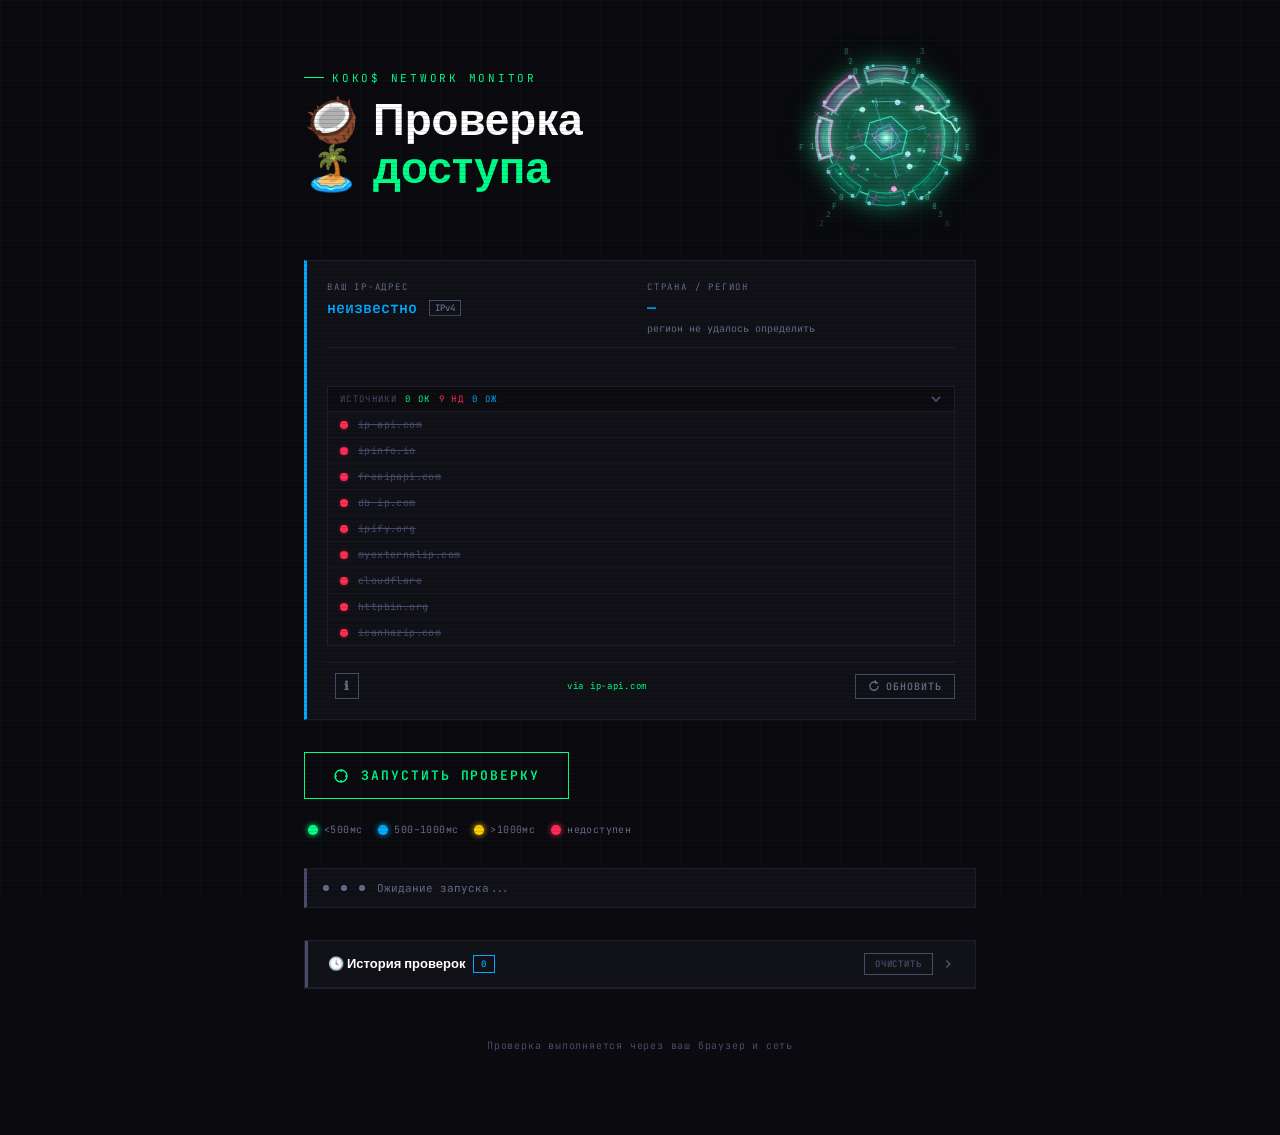
==== commit d351c19f: "Update index.html" ====
--- a/WEB/speedtest/index.html
+++ b/WEB/speedtest/index.html
@@ -3834,38 +3834,68 @@
       <div style="font-size:15px;font-weight:600;color:var(--accent2);">${ip}${country ? ' <span style="color:var(--text-dim);font-size:11px;">'+country+'</span>' : ''}</div></div>`;
   }
 
-  // Group builder
+  // ── уникальный счётчик для ID подгрупп ──
+  let _hmGroupCounter = 0;
+
+  // Group builder — с раскрываемыми ping-подгруппами
   function buildGroupHTML(emoji, label, sites, siteResults, onCount, total) {
     if (!sites || !total) return '';
     const offCount = total - onCount;
     const color = offCount === 0 ? 'var(--accent)' : onCount === 0 ? 'var(--danger)' : '#ffcc00';
     const icon  = offCount === 0 ? '🟢' : onCount === 0 ? '🔴' : '🟡';
-
-    // Build site rows
-    const rows = sites.map((s, i) => {
+    const gid   = 'hmg' + (++_hmGroupCounter);
+
+    // Категоризируем сайты
+    const fast = [], medium = [], slow = [], offline = [];
+    sites.forEach((s, i) => {
       const r = siteResults?.[i];
+      if (!r) {
+        offline.push({ s, i, r: null });
+      } else if (r.latency < 500) {
+        fast.push({ s, i, r });
+      } else if (r.latency < 1000) {
+        medium.push({ s, i, r });
+      } else {
+        slow.push({ s, i, r });
+      }
+    });
+    // Сортировка по алфавиту внутри каждой подгруппы
+    const byName = (a, b) => a.s.name.localeCompare(b.s.name, 'ru');
+    fast.sort(byName); medium.sort(byName); slow.sort(byName); offline.sort(byName);
+
+    function buildSiteRow({ s, i, r }) {
       if (r) {
-        // online
-        let lampClass = 'fast';
-        if (r.latency >= 1000) lampClass = 'slow';
-        else if (r.latency >= 500) lampClass = 'medium';
+        let latColor = r.latency < 500 ? 'var(--accent)' : r.latency < 1000 ? 'var(--accent2)' : '#ffcc00';
         const passTag = r.pass > 1 ? `<span style="font-size:8px;border:1px solid var(--warn);color:var(--warn);padding:1px 4px;margin-left:6px;letter-spacing:0.08em;">${r.pass} попытка</span>` : '';
         const latStr  = r.latency ? `${r.latency}мс` : '';
-        const latColor = lampClass === 'fast' ? 'var(--accent)' : lampClass === 'medium' ? 'var(--accent2)' : '#ffcc00';
         return `<div class="hm-site-row online">
           <div class="hm-site-lamp" style="background:${latColor};box-shadow:0 0 6px ${latColor};"></div>
           <div class="hm-site-name">${s.name}${passTag}</div>
           <div class="hm-site-lat" style="color:${latColor};">${latStr}</div>
         </div>`;
       } else {
-        // offline
         return `<div class="hm-site-row offline">
           <div class="hm-site-lamp" style="background:var(--danger);box-shadow:0 0 4px var(--danger);animation:lamp-flicker 3s infinite;"></div>
           <div class="hm-site-name" style="color:var(--text-dim);text-decoration:line-through;">${s.name}</div>
           <div class="hm-site-lat" style="color:var(--danger);">offline</div>
         </div>`;
       }
-    }).join('');
+    }
+
+    function buildPingSubgroup(subId, title, dotColor, items) {
+      if (items.length === 0) return '';
+      const rows = items.map(buildSiteRow).join('');
+      return `
+        <div class="hm-ping-group" id="${subId}">
+          <button class="hm-ping-header" onclick="hmTogglePing('${subId}')">
+            <span class="hm-ping-dot" style="background:${dotColor};box-shadow:0 0 5px ${dotColor};"></span>
+            <span class="hm-ping-label">${title}</span>
+            <span class="hm-ping-count">${items.length}</span>
+            <svg class="hm-ping-chevron" viewBox="0 0 12 12" fill="none" stroke="currentColor" stroke-width="1.8"><path d="M2 4l4 4 4-4"/></svg>
+          </button>
+          <div class="hm-ping-body">${rows}</div>
+        </div>`;
+    }
 
     // Ping stats
     const latencies = Object.values(siteResults || {}).map(r=>r.latency).filter(l=>l>0);
@@ -3874,21 +3904,33 @@
       latencies.sort((a,b)=>a-b);
       const min = latencies[0], max = latencies[latencies.length-1];
       const avg = Math.round(latencies.reduce((s,v)=>s+v,0)/latencies.length);
-      statsHTML = `<div style="display:flex;gap:16px;padding:6px 10px;background:rgba(0,0,0,0.2);border-top:1px solid var(--border);margin-top:4px;font-size:10px;flex-wrap:wrap;">
+      statsHTML = `<div style="display:flex;gap:16px;padding:6px 10px;background:rgba(0,0,0,0.2);border-top:1px solid var(--border);font-size:10px;flex-wrap:wrap;">
         <span><span style="color:var(--accent);">⚡ мин</span> <span style="color:var(--text);">${min}мс</span></span>
         <span><span style="color:var(--accent2);">〜 сред</span> <span style="color:var(--text);">${avg}мс</span></span>
         <span><span style="color:#ffcc00;">🐢 макс</span> <span style="color:var(--text);">${max}мс</span></span>
       </div>`;
     }
 
-    return `<div class="hm-section">
-      <div class="hm-section-title" style="color:${color};">${icon} ${emoji} ${label}
-        <span style="margin-left:auto;font-family:'Syne',sans-serif;font-size:16px;font-weight:800;">
-          <span style="color:var(--accent);">${onCount}</span><span style="color:var(--muted);font-size:12px;">/${total}</span>
+    const subgroupsHTML =
+      buildPingSubgroup(gid+'_fast',   '&lt; 500мс',        'var(--accent)',  fast) +
+      buildPingSubgroup(gid+'_medium', '500 – 1000мс',      'var(--accent2)', medium) +
+      buildPingSubgroup(gid+'_slow',   '&gt; 1000мс',       '#ffcc00',        slow) +
+      buildPingSubgroup(gid+'_off',    'Недоступные',        'var(--danger)',  offline);
+
+    return `<div class="hm-section hm-group-section open" id="${gid}">
+      <button class="hm-section-title hm-group-toggle" onclick="hmToggleGroup('${gid}')" style="width:100%;text-align:left;background:none;border:none;cursor:pointer;color:${color};">
+        ${icon} ${emoji} ${label}
+        <span style="margin-left:auto;display:flex;align-items:center;gap:10px;">
+          <span style="font-family:'Syne',sans-serif;font-size:16px;font-weight:800;">
+            <span style="color:var(--accent);">${onCount}</span><span style="color:var(--muted);font-size:12px;">/${total}</span>
+          </span>
+          <svg class="hm-group-chevron" viewBox="0 0 12 12" fill="none" stroke="currentColor" stroke-width="1.8" style="width:14px;height:14px;color:var(--muted);transition:transform 0.3s;flex-shrink:0;"><path d="M2 4l4 4 4-4"/></svg>
         </span>
+      </button>
+      <div class="hm-group-body">
+        ${subgroupsHTML}
+        ${statsHTML}
       </div>
-      <div class="hm-sites">${rows}</div>
-      ${statsHTML}
     </div>`;
   }
 
@@ -3997,6 +4039,57 @@
       .hm-btn.copy:hover { background:var(--accent2);color:var(--bg); }
       .hm-btn.share:hover { border-color:var(--accent);color:var(--accent); }
       .hm-btn.copied { border-color:var(--accent);color:var(--accent); }
+      .hm-btn.delete { border-color:var(--danger);color:var(--danger); }
+      .hm-btn.delete:hover { background:var(--danger);color:#fff; }
+
+      /* ── Сворачиваемые группы ── */
+      .hm-group-section {}
+      .hm-group-toggle {
+        font-family:'Syne',sans-serif;font-size:13px;font-weight:700;
+        padding:12px 16px;border-bottom:1px solid rgba(30,30,46,0.6);
+        display:flex;align-items:center;gap:8px;
+        background:rgba(0,0,0,0.15);
+        transition:background 0.2s;
+      }
+      .hm-group-toggle:hover { background:rgba(255,255,255,0.04); }
+      .hm-group-section.collapsed .hm-group-chevron { transform:rotate(-90deg); }
+      .hm-group-body {
+        overflow:hidden;
+        max-height:0;
+        transition:max-height 0.4s cubic-bezier(0.4,0,0.2,1);
+      }
+      .hm-group-section.open .hm-group-body { max-height:99999px; }
+      .hm-group-section.open .hm-group-toggle { border-bottom-color:rgba(30,30,46,0.6); }
+
+      /* ── Ping подгруппы ── */
+      .hm-ping-group {}
+      .hm-ping-header {
+        width:100%;display:flex;align-items:center;gap:8px;
+        padding:8px 16px 8px 20px;
+        background:rgba(0,0,0,0.1);
+        border:none;border-bottom:1px solid rgba(30,30,46,0.4);
+        cursor:pointer;text-align:left;
+        transition:background 0.2s;
+        font-family:'JetBrains Mono',monospace;
+      }
+      .hm-ping-header:hover { background:rgba(255,255,255,0.03); }
+      .hm-ping-dot { width:7px;height:7px;border-radius:50%;flex-shrink:0; }
+      .hm-ping-label { font-size:10px;color:var(--text-dim);letter-spacing:0.08em;flex:1; }
+      .hm-ping-count {
+        font-family:'Syne',sans-serif;font-size:12px;font-weight:700;
+        color:var(--muted);min-width:18px;text-align:right;
+      }
+      .hm-ping-chevron {
+        width:12px;height:12px;color:var(--muted);flex-shrink:0;
+        transition:transform 0.3s;
+      }
+      .hm-ping-group.collapsed .hm-ping-chevron { transform:rotate(-90deg); }
+      .hm-ping-body {
+        overflow:hidden;
+        max-height:0;
+        transition:max-height 0.35s cubic-bezier(0.4,0,0.2,1);
+      }
+      .hm-ping-group.open .hm-ping-body { max-height:99999px; }
     </style>
     <div class="hm-wrap">
       <div class="hm-header">
@@ -4032,7 +4125,7 @@
       </div>
 
       <div class="hm-footer">
-        <div style="font-size:9px;color:var(--muted);letter-spacing:0.06em;">KOKO$ NETWORK MONITOR</div>
+        <button class="hm-btn delete" id="hm-delete-btn" title="Удалить этот отчёт">🗑 Удалить</button>
         <div style="display:flex;gap:8px;">
           ${navigator.share ? `<button class="hm-btn share" id="hm-share-btn">📤 Поделиться</button>` : ''}
           <button class="hm-btn copy" id="hm-copy-btn">📋 Копировать</button>
@@ -4059,6 +4152,59 @@
   });
 
   modal.querySelector('#hm-share-btn')?.addEventListener('click', () => shareReport(idx, null));
+
+  modal.querySelector('#hm-delete-btn')?.addEventListener('click', () => {
+    const confirmModal = document.createElement('div');
+    confirmModal.style.cssText = `
+      position:fixed;inset:0;background:rgba(0,0,0,0.7);z-index:10001;
+      display:flex;justify-content:center;align-items:center;padding:20px;box-sizing:border-box;
+    `;
+    confirmModal.innerHTML = `
+      <div style="background:var(--surface);border:1px solid var(--border);border-left:3px solid var(--danger);
+        padding:24px;max-width:320px;width:100%;animation:cardIn 0.2s ease both;font-family:'JetBrains Mono',monospace;">
+        <div style="font-family:'Syne',sans-serif;font-size:15px;font-weight:700;color:#fff;margin-bottom:10px;">
+          Удалить отчёт?
+        </div>
+        <div style="font-size:11px;color:var(--text-dim);line-height:1.6;margin-bottom:20px;letter-spacing:0.03em;">
+          Запись от ${dt || 'неизвестной даты'} будет удалена без возможности восстановления.
+        </div>
+        <div style="display:flex;gap:8px;justify-content:flex-end;">
+          <button id="del-cancel" style="
+            background:transparent;border:1px solid var(--muted);color:var(--text-dim);
+            font-family:'JetBrains Mono',monospace;font-size:10px;font-weight:600;
+            letter-spacing:0.1em;text-transform:uppercase;padding:7px 16px;cursor:pointer;">Отмена</button>
+          <button id="del-ok" style="
+            background:var(--danger);border:1px solid var(--danger);color:#fff;
+            font-family:'JetBrains Mono',monospace;font-size:10px;font-weight:600;
+            letter-spacing:0.1em;text-transform:uppercase;padding:7px 16px;cursor:pointer;">Удалить</button>
+        </div>
+      </div>`;
+    document.body.appendChild(confirmModal);
+    const closeConfirm = () => confirmModal.remove();
+    confirmModal.addEventListener('click', e => { if (e.target === confirmModal) closeConfirm(); });
+    confirmModal.querySelector('#del-cancel').addEventListener('click', closeConfirm);
+    confirmModal.querySelector('#del-ok').addEventListener('click', () => {
+      const items = loadHistory();
+      items.splice(idx, 1);
+      saveHistory(items);
+      renderHistory();
+      closeConfirm();
+      close();
+    });
+  });
+}
+
+/* ── Переключение групп в модальном отчёте ── */
+function hmToggleGroup(gid) {
+  const el = document.getElementById(gid);
+  if (!el) return;
+  el.classList.toggle('open');
+}
+
+function hmTogglePing(subId) {
+  const el = document.getElementById(subId);
+  if (!el) return;
+  el.classList.toggle('open');
 }
 </script>
 
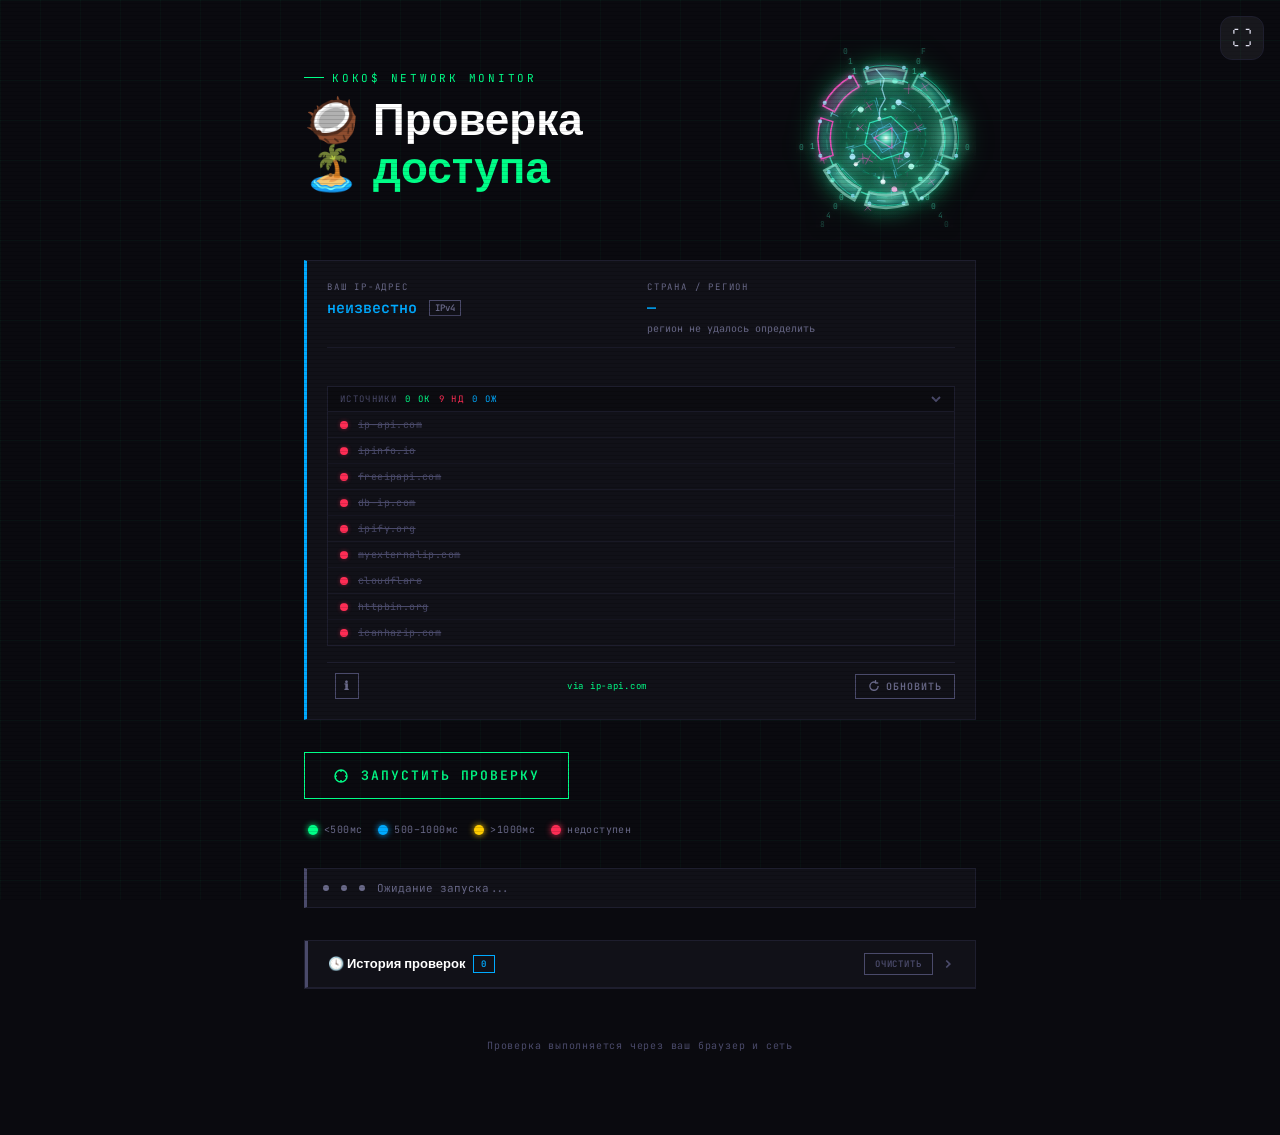
==== commit 1aa1fd93: "Update index.html" ====
--- a/WEB/speedtest/index.html
+++ b/WEB/speedtest/index.html
@@ -1701,9 +1701,33 @@
     50%     { filter: hue-rotate(20deg) saturate(1.4); }
     75%     { filter: hue-rotate(-15deg) brightness(1.1); }
   }
+
+  .fullscreen-btn {
+    position: fixed;
+    top: 16px;
+    right: 16px;
+    width: 44px;
+    height: 44px;
+    background: rgba(255,255,255,0.06);
+    border: 1px solid var(--border);
+    border-radius: 12px;
+    color: var(--text);
+    font-size: 20px;
+    cursor: pointer;
+    display: flex;
+    align-items: center;
+    justify-content: center;
+    transition: 0.3s ease;
+    z-index: 9999;
+  }
+  .fullscreen-btn:hover {
+    background: rgba(0,170,255,0.15);
+    border-color: var(--accent2);
+  }
 </style>
 </head>
 <body>
+<button class="fullscreen-btn" id="fullscreenBtn" title="Полноэкранный режим">⛶</button>
 
 <!-- Глитч-оверлеи -->
 <div id="glitch-scanlines"></div>
@@ -5245,5 +5269,21 @@
   scheduleGlitch();
 })();
 </script>
+
+<script>
+  const fsBtn = document.getElementById('fullscreenBtn');
+  const FS_KEY = 'prometheus_fullscreen';
+  function enterFS() { if (!document.fullscreenElement) document.documentElement.requestFullscreen().catch(() => {}); }
+  function exitFS() { if (document.fullscreenElement) document.exitFullscreen().catch(() => {}); }
+  fsBtn.addEventListener('click', () => {
+    if (!document.fullscreenElement) { localStorage.setItem(FS_KEY, '1'); enterFS(); }
+    else { localStorage.removeItem(FS_KEY); exitFS(); }
+  });
+  document.addEventListener('fullscreenchange', () => {
+    fsBtn.textContent = document.fullscreenElement ? '✕' : '⛶';
+    fsBtn.title = document.fullscreenElement ? 'Выйти из полноэкранного режима' : 'Полноэкранный режим';
+  });
+  if (localStorage.getItem(FS_KEY) === '1') enterFS();
+</script>
 </body>
 </html>
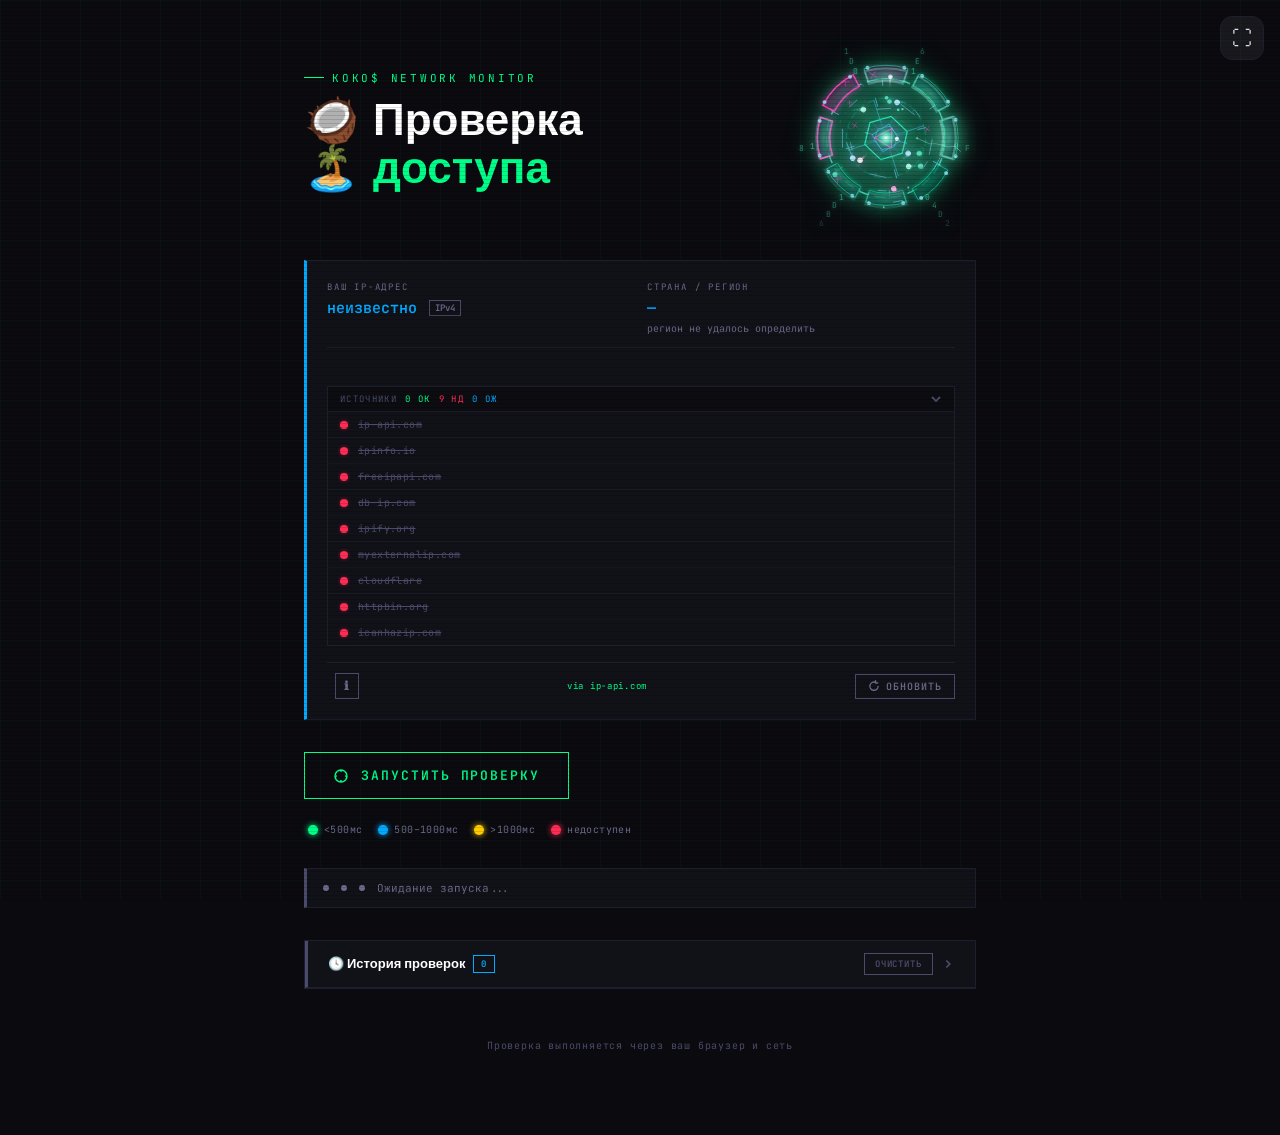
==== commit aecf0a97: "Update index.html" ====
--- a/WEB/speedtest/index.html
+++ b/WEB/speedtest/index.html
@@ -1575,6 +1575,14 @@
     }
     header {
       align-items: flex-start;
+    }
+    .fullscreen-btn {
+      top: auto;
+      right: 12px;
+      bottom: 12px;
+      width: 40px;
+      height: 40px;
+      font-size: 18px;
     }
   }
 
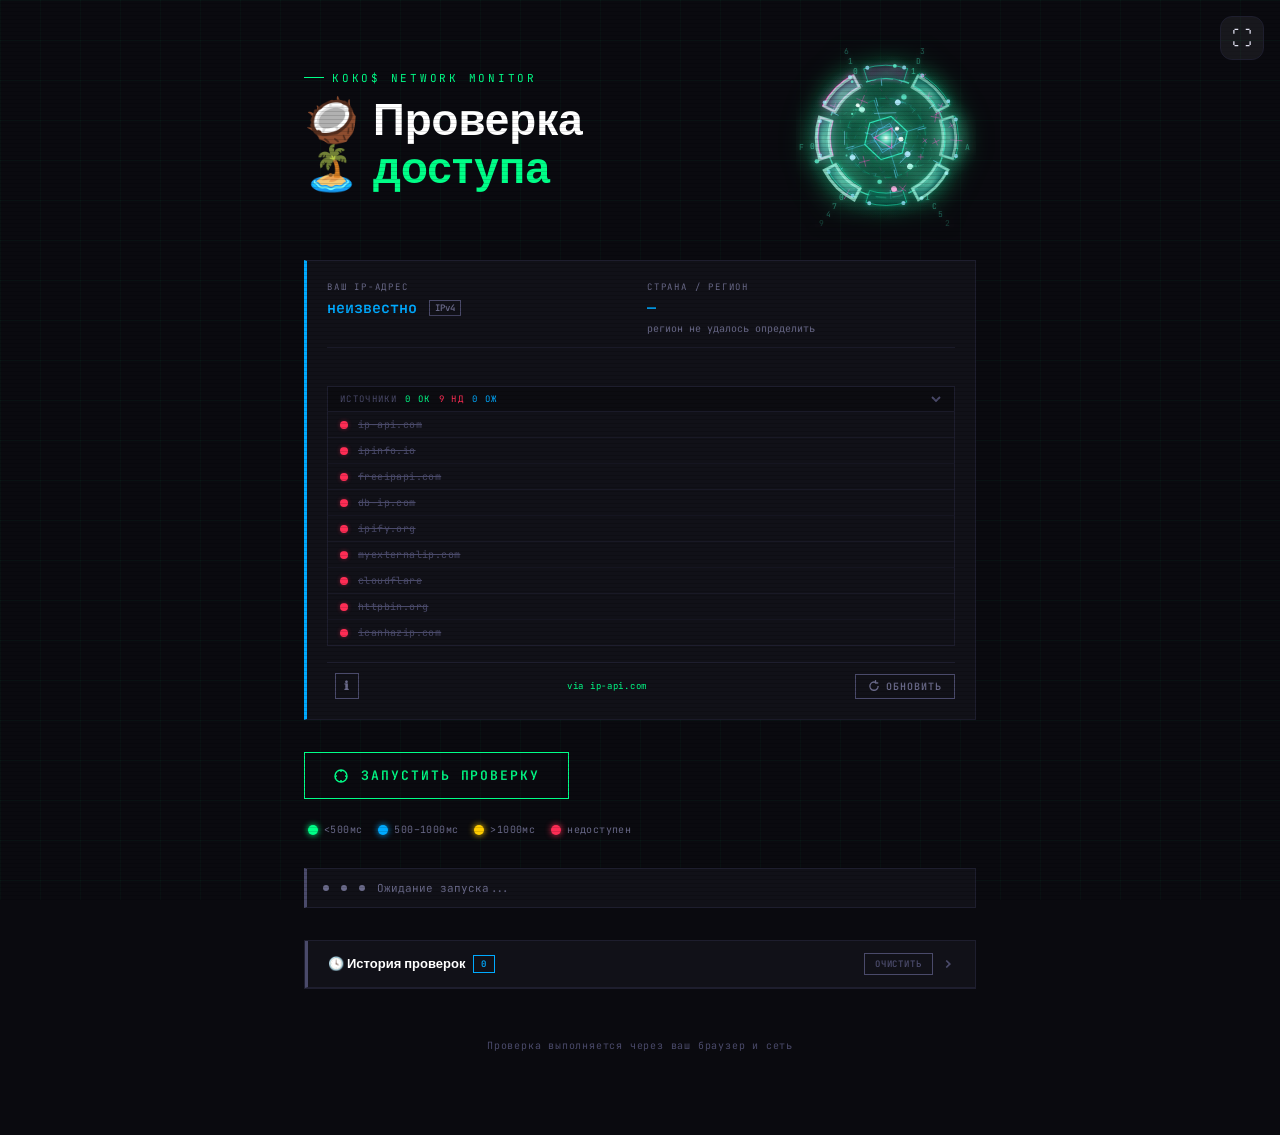
==== commit dbace0b7: "1" ====
--- a/WEB/speedtest/index.html
+++ b/WEB/speedtest/index.html
@@ -5292,6 +5292,7 @@
     fsBtn.title = document.fullscreenElement ? 'Выйти из полноэкранного режима' : 'Полноэкранный режим';
   });
   if (localStorage.getItem(FS_KEY) === '1') enterFS();
+  if (/iPhone|iPad|iPod/i.test(navigator.userAgent)) fsBtn.style.display = 'none';
 </script>
 </body>
 </html>
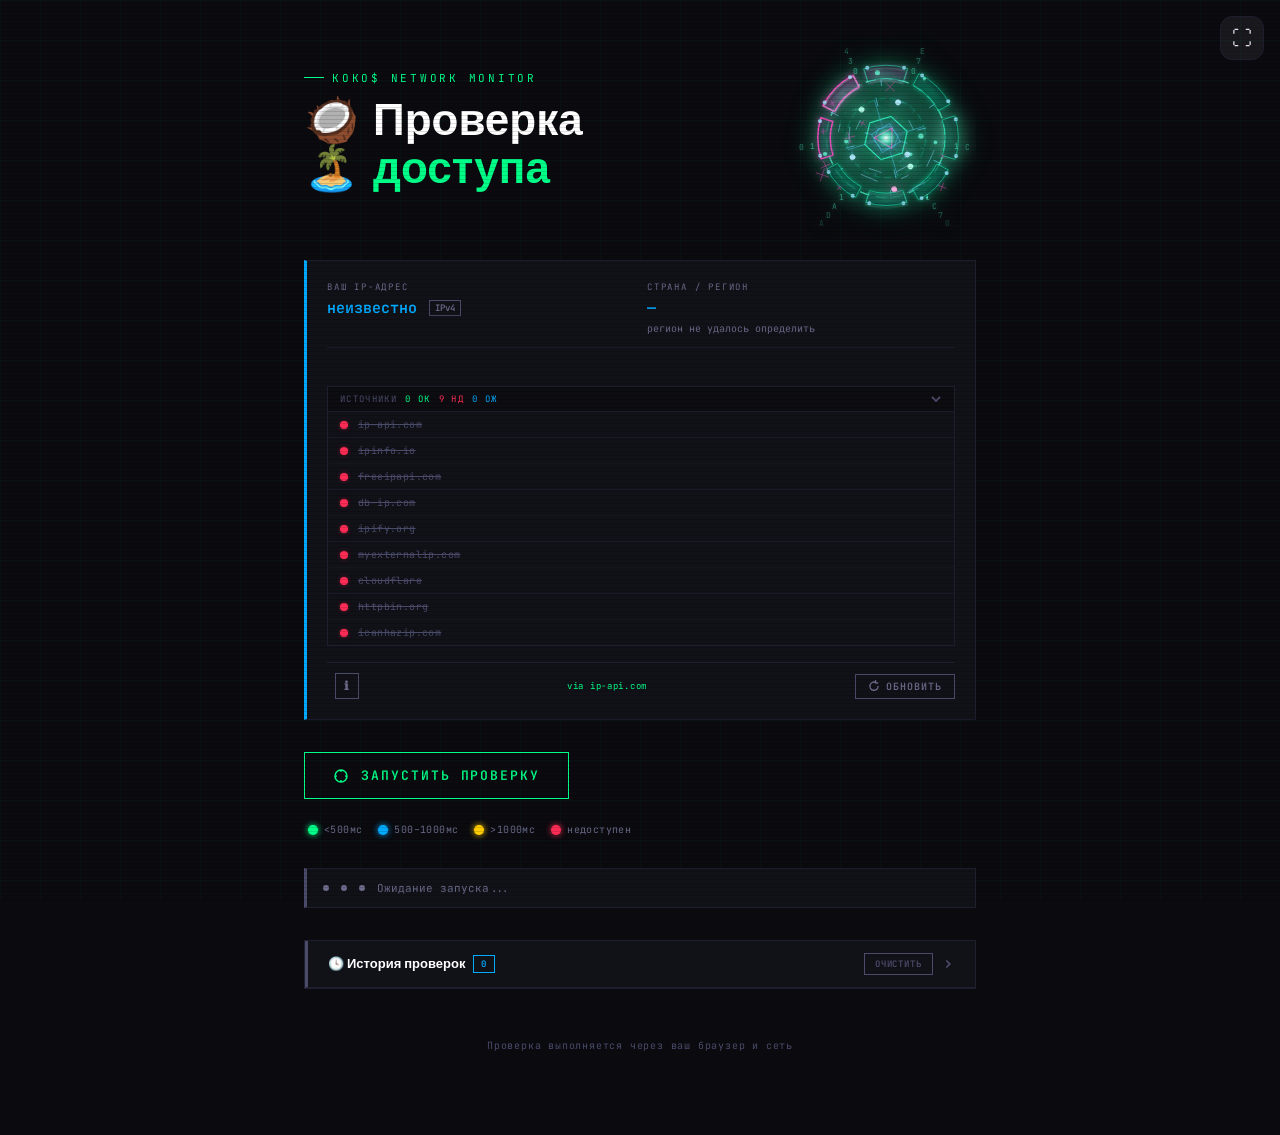
==== commit bcb6095b: "1" ====
--- a/WEB/speedtest/index.html
+++ b/WEB/speedtest/index.html
@@ -5291,8 +5291,35 @@
     fsBtn.textContent = document.fullscreenElement ? '✕' : '⛶';
     fsBtn.title = document.fullscreenElement ? 'Выйти из полноэкранного режима' : 'Полноэкранный режим';
   });
-  if (localStorage.getItem(FS_KEY) === '1') enterFS();
+  if (!/iPhone|iPad|iPod/i.test(navigator.userAgent) && localStorage.getItem(FS_KEY) === '1') enterFS();
   if (/iPhone|iPad|iPod/i.test(navigator.userAgent)) fsBtn.style.display = 'none';
+
+  // Автоскрытие: показать на 3 сек, скрыть, при скролле вверх снова показать
+  let hideTimer = null;
+  let scrolledDown = false;
+
+  function showBtn3s() {
+    fsBtn.style.opacity = '1';
+    fsBtn.style.pointerEvents = 'auto';
+    clearTimeout(hideTimer);
+    hideTimer = setTimeout(() => {
+      fsBtn.style.opacity = '0';
+      fsBtn.style.pointerEvents = 'none';
+    }, 3000);
+  }
+
+  fsBtn.style.transition = '0.3s ease, opacity 0.4s ease';
+  showBtn3s();
+
+  window.addEventListener('scroll', () => {
+    const sy = window.scrollY || document.documentElement.scrollTop;
+    if (sy > 60) {
+      scrolledDown = true;
+    } else if (scrolledDown && sy <= 60) {
+      scrolledDown = false;
+      showBtn3s();
+    }
+  });
 </script>
 </body>
 </html>
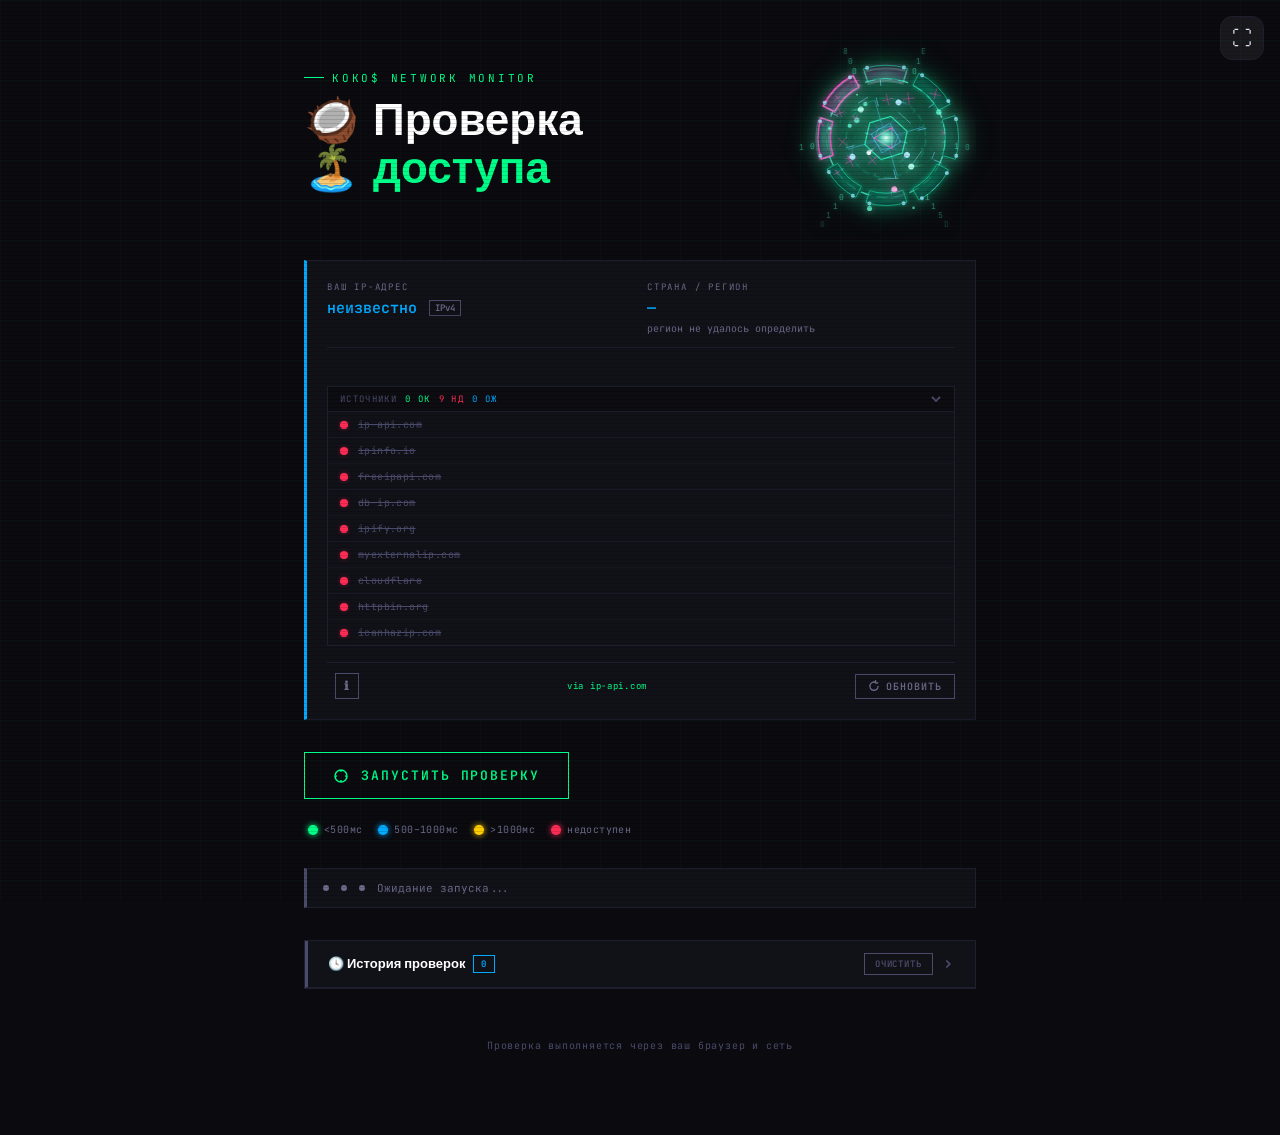
==== commit 70c312c5: "Update index.html" ====
--- a/WEB/speedtest/index.html
+++ b/WEB/speedtest/index.html
@@ -3331,36 +3331,36 @@
                       item.diagClass?.includes('blocked') ? '🚫' : '⚠️';
 
   const lines = [
-    `📡 KOKO$ NETWORK MONITOR`,
-    `🕐 ${dt}`,
-    ``,
-    `${statusEmoji} ${diagText}`,
-    quality ? `📶 ${quality}${passes > 1 ? ` · ${passes} прох.` : ''}` : `📶 ${passes} прох.`,
-    ``,
+    'KOKO$ NETWORK MONITOR',
+    '',
+    `📅 ${dt}`,
+    `🌍 IP: ${ip}${country ? ` · ${country}` : ''}`,
+    '',
+    `📊 ${statusEmoji} ${diagText}`,
+    quality ? `📶 ${quality}${passes > 1 ? ` · ${passes} прох.` : ''}` : `📶 Проверок: ${passes}`,
+    '',
   ];
 
-  // Все IP из источников
+  // IP из источников
   const ipResults = item.ipResults || [];
   if (ipResults.length > 0) {
-    // Уникальные IP
     const seen = new Set();
     const uniqueIPs = ipResults.filter(r => {
       if (seen.has(r.ip)) return false;
       seen.add(r.ip);
       return true;
     });
-    lines.push(`🌐 IP-адреса (${ipResults.length} источников):`);
+    lines.push('IP из источников:');
     uniqueIPs.forEach(r => {
       const flag = r.countryCode ? ` ${codeToFlag(r.countryCode)}` : '';
       const sources = ipResults.filter(x => x.ip === r.ip).map(x => x.source).join(', ');
-      lines.push(`  ${r.ip}${flag} ${r.country} — [${sources}]`);
+      lines.push(`  ${r.ip}${flag} ${r.country}`);
+      lines.push(`    [${sources}]`);
     });
-  } else {
-    lines.push(`🌐 IP: ${ip}${country ? ' · ' + country : ''}`);
-  }
-  lines.push(``);
-
-  // Функция пинг-статистики по группе
+    lines.push('');
+  }
+
+  // Функция пинг-статистики
   function pingStats(siteResults) {
     if (!siteResults) return null;
     const latencies = Object.values(siteResults)
@@ -3371,11 +3371,6 @@
     const min = latencies[0];
     const max = latencies[latencies.length - 1];
     const avg = Math.round(latencies.reduce((s, v) => s + v, 0) / latencies.length);
-    // Найти сайты с мин, средн, макс
-    const findSite = (target, sites, siteResults) => {
-      const idx = Object.entries(siteResults).find(([, r]) => r.latency === target)?.[0];
-      return idx !== undefined ? (sites?.[parseInt(idx)]?.name || '') : '';
-    };
     return { min, avg, max, count: latencies.length };
   }
 
@@ -3385,10 +3380,8 @@
     const statusIcon = offCount === 0 ? '🟢' : onCount === 0 ? '🔴' : '🟡';
     lines.push(`${statusIcon} ${emoji} ${label} — ${onCount}/${totalCount}`);
 
-    // Пинг-статистика
     const stats = pingStats(siteResults);
-    if (stats && stats.count >= 2) {
-      // Находим самый быстрый, самый медленный, ближайший к среднему
+    if (stats && stats.count >= 1) {
       const entries = Object.entries(siteResults || {})
         .filter(([, r]) => r.latency > 0)
         .sort(([, a], [, b]) => a.latency - b.latency);
@@ -3396,7 +3389,6 @@
       if (entries.length >= 1) {
         const fastest = entries[0];
         const slowest = entries[entries.length - 1];
-        // Ближайший к среднему
         const midEntry = entries.reduce((prev, cur) =>
           Math.abs(cur[1].latency - stats.avg) < Math.abs(prev[1].latency - stats.avg) ? cur : prev
         );
@@ -3405,46 +3397,52 @@
         const sName = sites?.[parseInt(slowest[0])]?.name || '';
         const mName = sites?.[parseInt(midEntry[0])]?.name || '';
 
-        lines.push(`  ⚡ мин: ${fastest[1].latency}мс (${fName})`);
-        if (mName !== fName && mName !== sName) {
-          lines.push(`  〜 сред: ${stats.avg}мс (${mName})`);
-        } else {
-          lines.push(`  〜 сред: ${stats.avg}мс`);
+        lines.push(`   ⚡ мин: ${fastest[1].latency}мс (${fName})`);
+        if (stats.count > 1 && mName !== fName && mName !== sName) {
+          lines.push(`   ∼ сред: ${stats.avg}мс (${mName})`);
+        } else if (stats.count > 1) {
+          lines.push(`   ∼ сред: ${stats.avg}мс`);
         }
-        lines.push(`  🐢 макс: ${slowest[1].latency}мс (${sName})`);
+        lines.push(`   🐢 макс: ${slowest[1].latency}мс (${sName})`);
       }
     }
 
-    // Доступные сайты с пингом и попыткой
     if (onCount > 0) {
       const onEntries = Object.entries(siteResults || {})
         .map(([i, r]) => ({ name: sites?.[parseInt(i)]?.name || '', latency: r.latency, pass: r.pass || 1 }))
         .filter(e => e.name);
       onEntries.forEach(e => {
         const pingStr = e.latency ? `${e.latency}мс` : '—';
-        const passStr = e.pass > 1 ? `, попытка ${e.pass}` : '';
-        lines.push(`  ✓ ${e.name} (${pingStr}${passStr})`);
+        const passStr = e.pass > 1 ? ` (попытка ${e.pass})` : '';
+        lines.push(`   ✓ ${e.name} ${pingStr}${passStr}`);
       });
     }
 
-    // Офлайн сайты
     if (offCount > 0) {
       const offSites = (sites || []).filter((_, i) => !siteResults?.[i]);
-      offSites.forEach(s => lines.push(`  ✗ ${s.name}`));
-    }
-
-    if (onCount === 0 && offCount === 0) {
-      lines.push(`  Нет данных`);
-    }
-
-    lines.push(``);
+      offSites.forEach(s => lines.push(`   ✗ ${s.name}`));
+    }
+
+    lines.push('');
   }
 
   groupLines('🔑', 'Базовые',    item.baseSites,    item.baseSiteResults,    item.baseOn,    item.baseTotal);
   groupLines('🇷🇺', 'Российские', item.ruSites,      item.ruSiteResults,      item.ruOn,      item.ruTotal);
   groupLines('🌍', 'Зарубежные', item.foreignSites, item.foreignSiteResults, item.foreignOn, item.foreignTotal);
 
-  lines.push(`Koko$NetMon: clc.li/JqzsY`);
+  // Детализация по проходам
+  if (passes > 1 && item.passResults) {
+    lines.push('Результаты по проходам:');
+    Object.entries(item.passResults).forEach(([pass, results]) => {
+      const onCount = Object.values(results || {}).filter(r => r.latency > 0).length;
+      const total = item.baseTotal + item.ruTotal + item.foreignTotal;
+      const p = total > 0 ? Math.round(onCount / total * 100) : 0;
+      lines.push(`  Проход ${pass}: ${onCount}/${total} (${p}%)`);
+    });
+    lines.push('');
+  }
+
+  lines.push('Koko$NetMon: clc.li/JqzsY');
   return lines.join('\n');
 }
 
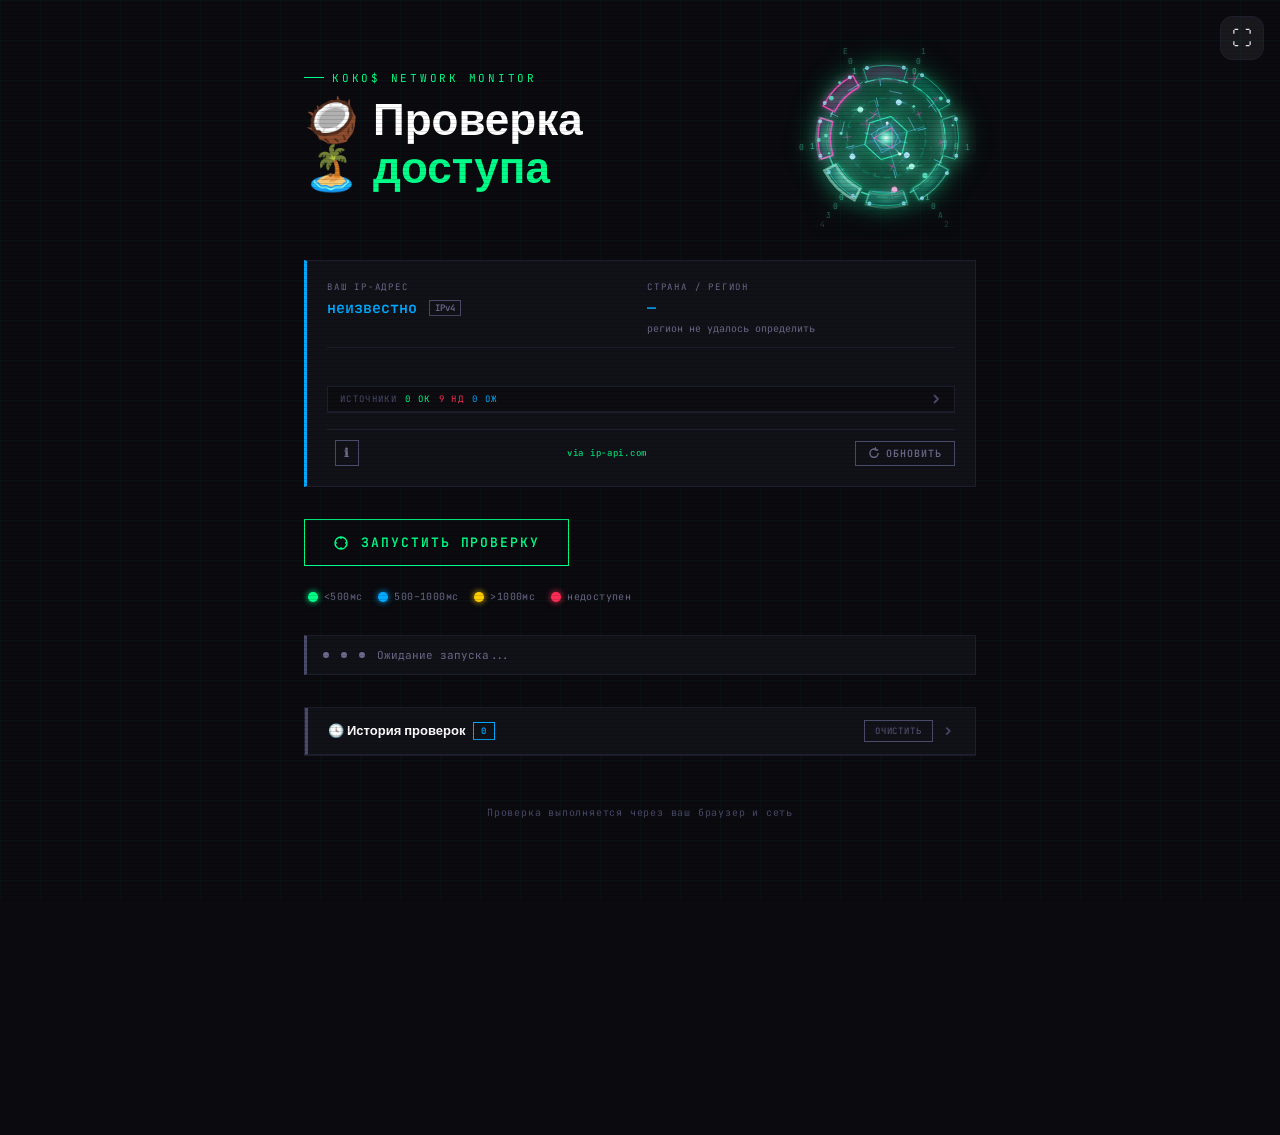
==== commit abbaa043: "Update index.html" ====
--- a/WEB/speedtest/index.html
+++ b/WEB/speedtest/index.html
@@ -3826,7 +3826,7 @@
   const dotColor = dot === 'open' ? 'var(--accent)' : dot === 'blocked' ? 'var(--danger)' : '#ffcc00';
   const statusEmoji = item.diagClass?.includes('open') ? '✅' : item.diagClass?.includes('blocked') ? '🚫' : '⚠️';
 
-  // IP sources table
+  // IP sources table — делаем сворачиваемым с Country + Flag при свернутом состоянии
   let ipHTML = '';
   const ipResults = item.ipResults || [];
   if (ipResults.length > 0) {
@@ -3843,20 +3843,33 @@
         <td style="color:var(--muted);padding:5px 8px;font-size:10px;text-align:right;">${r.ms?r.ms+'мс':''}</td>
       </tr>`;
     }).join('');
+    // Находим первую успешную страну для отображения в свернутом состоянии
+    const firstWithCountry = ipResults.find(r => r.country);
+    const collapsedFlag = firstWithCountry?.countryCode ? codeToFlag(firstWithCountry.countryCode) : '';
+    const collapsedCountry = firstWithCountry?.country || '';
+    const collapsedInfo = (collapsedFlag && collapsedCountry) ? `${collapsedFlag} ${collapsedCountry}` : (collapsedFlag || collapsedCountry || '');
     ipHTML = `
-      <div class="hm-section">
-        <div class="hm-section-title">🌐 IP-источники</div>
-        <div style="overflow-x:auto;">
-          <table style="width:100%;border-collapse:collapse;">
-            <thead><tr style="border-bottom:1px solid var(--border);">
-              <th style="text-align:left;color:var(--muted);font-size:9px;letter-spacing:0.12em;padding:4px 8px;font-weight:600;text-transform:uppercase;">Источник</th>
-              <th style="text-align:left;color:var(--muted);font-size:9px;letter-spacing:0.12em;padding:4px 8px;font-weight:600;text-transform:uppercase;">IP</th>
-              <th></th>
-              <th style="text-align:left;color:var(--muted);font-size:9px;letter-spacing:0.12em;padding:4px 8px;font-weight:600;text-transform:uppercase;">Страна</th>
-              <th style="text-align:right;color:var(--muted);font-size:9px;letter-spacing:0.12em;padding:4px 8px;font-weight:600;text-transform:uppercase;">Пинг</th>
-            </tr></thead>
-            <tbody>${rows}</tbody>
-          </table>
+      <div class="hm-section hm-ip-sources-section collapsed" id="hm-ip-sources-section">
+        <div class="hm-ip-sources-toggle" onclick="document.getElementById('hm-ip-sources-section').classList.toggle('collapsed')">
+          <div class="hm-ip-sources-title">
+            <span>🌐 IP-источники</span>
+            <span class="hm-ip-sources-collapsed-info" id="hm-ip-sources-collapsed-info">${collapsedInfo}</span>
+          </div>
+          <svg class="hm-ip-sources-chevron" viewBox="0 0 12 12" fill="none" stroke="currentColor" stroke-width="2"><path d="M2 4l4 4 4-4"/></svg>
+        </div>
+        <div class="hm-ip-sources-body">
+          <div style="overflow-x:auto;">
+            <table style="width:100%;border-collapse:collapse;">
+              <thead><tr style="border-bottom:1px solid var(--border);">
+                <th style="text-align:left;color:var(--muted);font-size:9px;letter-spacing:0.12em;padding:4px 8px;font-weight:600;text-transform:uppercase;">Источник</th>
+                <th style="text-align:left;color:var(--muted);font-size:9px;letter-spacing:0.12em;padding:4px 8px;font-weight:600;text-transform:uppercase;">IP</th>
+                <th></th>
+                <th style="text-align:left;color:var(--muted);font-size:9px;letter-spacing:0.12em;padding:4px 8px;font-weight:600;text-transform:uppercase;">Страна</th>
+                <th style="text-align:right;color:var(--muted);font-size:9px;letter-spacing:0.12em;padding:4px 8px;font-weight:600;text-transform:uppercase;">Пинг</th>
+              </tr></thead>
+              <tbody>${rows}</tbody>
+            </table>
+          </div>
         </div>
       </div>`;
   } else if (ip !== '—') {
@@ -4074,6 +4087,33 @@
 
       /* ── Сворачиваемые группы ── */
       .hm-group-section {}
+      .hm-ip-sources-section {
+        border-bottom:1px solid var(--border);
+      }
+      .hm-ip-sources-toggle {
+        display:flex;align-items:center;gap:10px;
+        padding:12px 16px;cursor:pointer;
+        background:rgba(0,0,0,0.15);
+        transition:background 0.2s;
+        user-select:none;
+      }
+      .hm-ip-sources-toggle:hover { background:rgba(255,255,255,0.04); }
+      .hm-ip-sources-title {
+        font-family:'Syne',sans-serif;font-size:13px;font-weight:700;color:var(--text);
+        display:flex;align-items:center;gap:8px;
+      }
+      .hm-ip-sources-chevron {
+        width:12px;height:12px;color:var(--muted);transition:transform 0.3s;flex-shrink:0;
+      }
+      .hm-ip-sources-section.collapsed .hm-ip-sources-chevron { transform:rotate(-90deg); }
+      .hm-ip-sources-collapsed-info {
+        font-size:10px;color:var(--accent2);margin-left:4px;display:none;
+      }
+      .hm-ip-sources-section.collapsed .hm-ip-sources-collapsed-info { display:inline; }
+      .hm-ip-sources-body {
+        overflow:hidden;max-height:9999px;transition:max-height 0.4s cubic-bezier(0.4,0,0.2,1);
+      }
+      .hm-ip-sources-section.collapsed .hm-ip-sources-body { max-height:0; }
       .hm-group-toggle {
         font-family:'Syne',sans-serif;font-size:13px;font-weight:700;
         padding:12px 16px;border-bottom:1px solid rgba(30,30,46,0.6);
